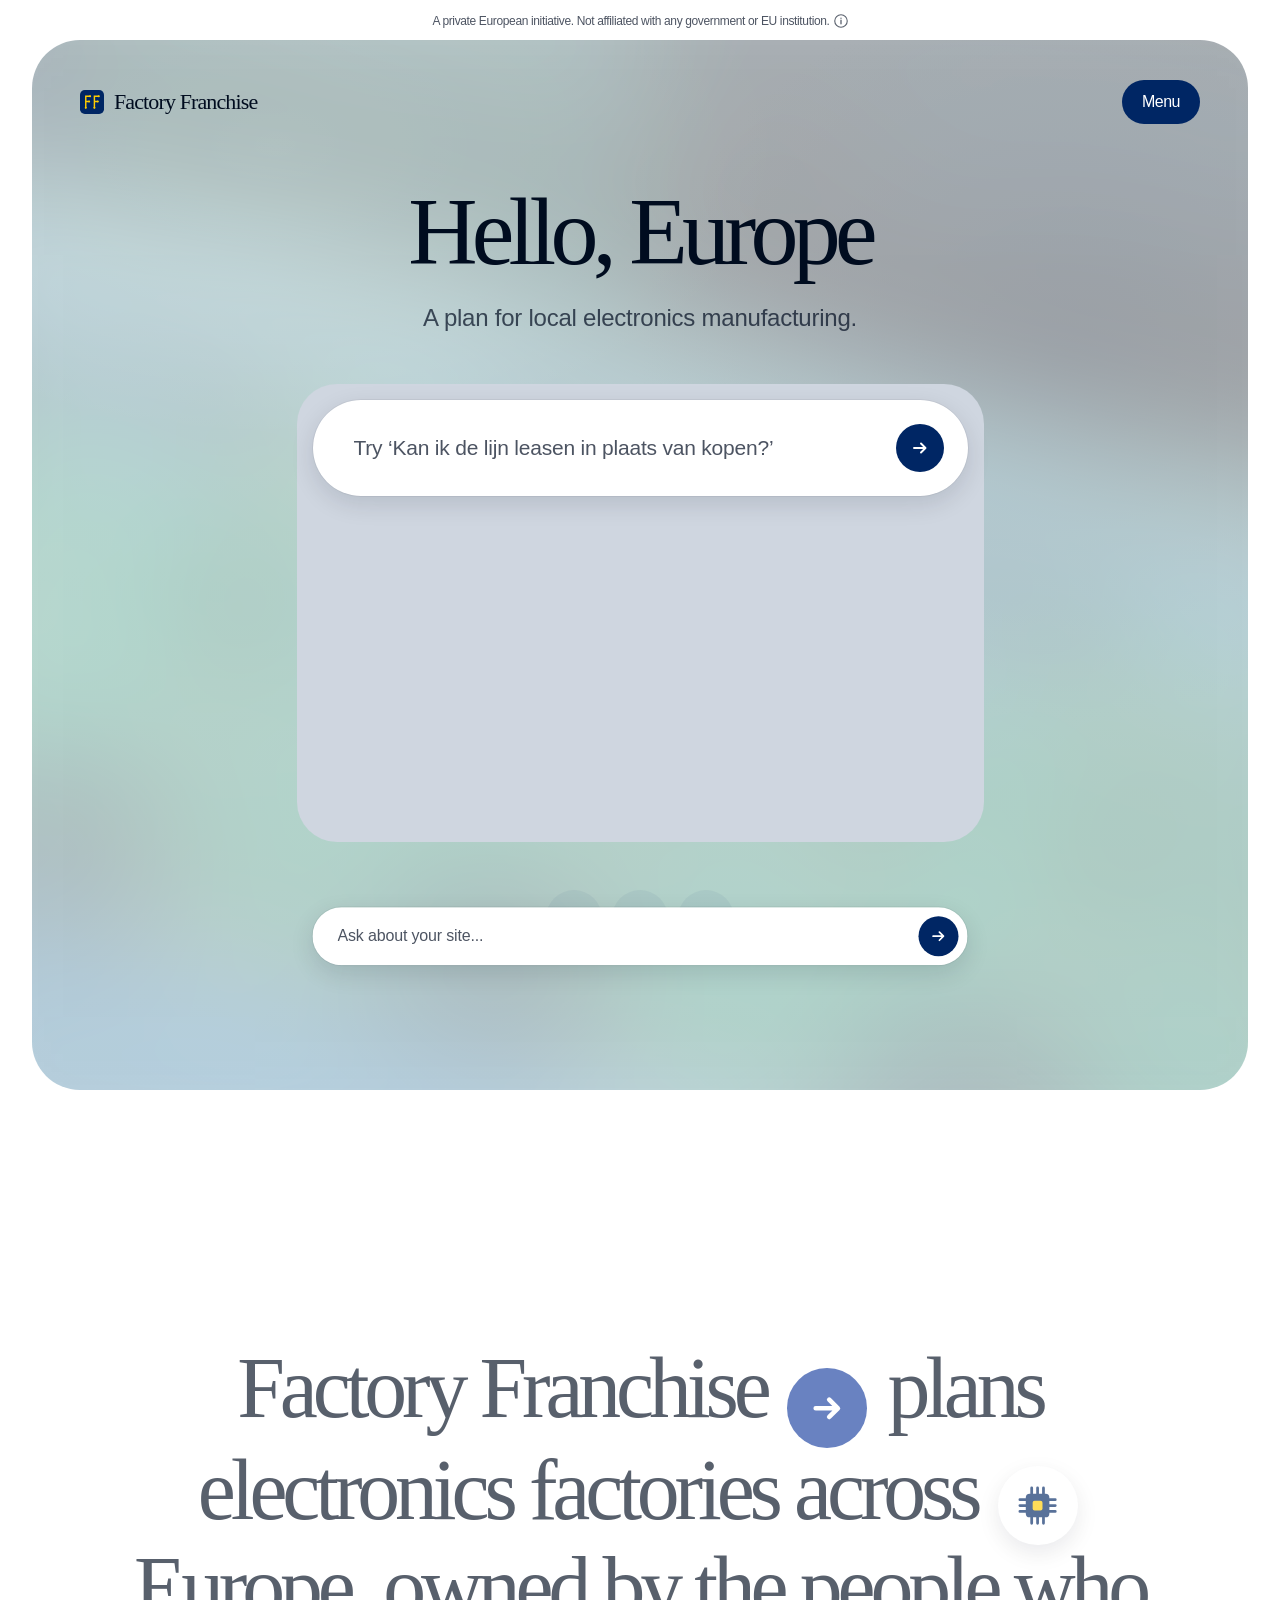
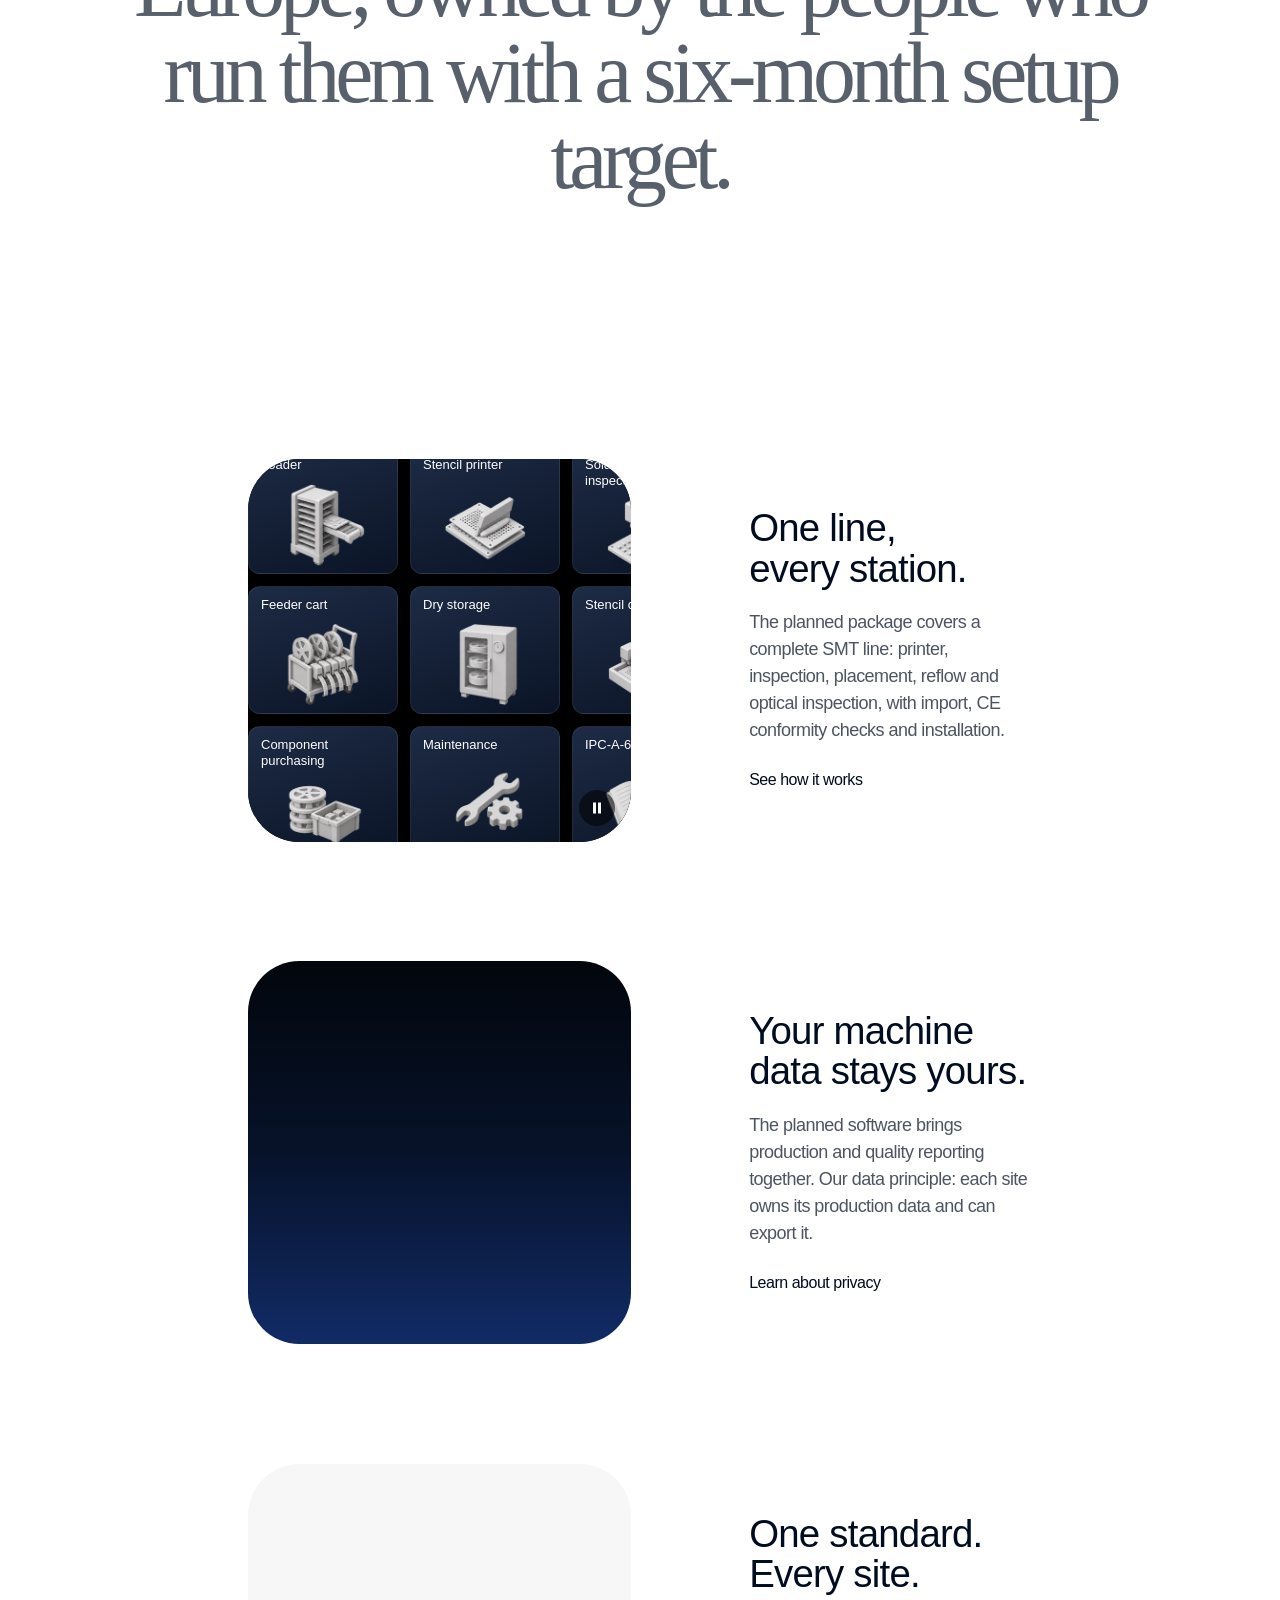
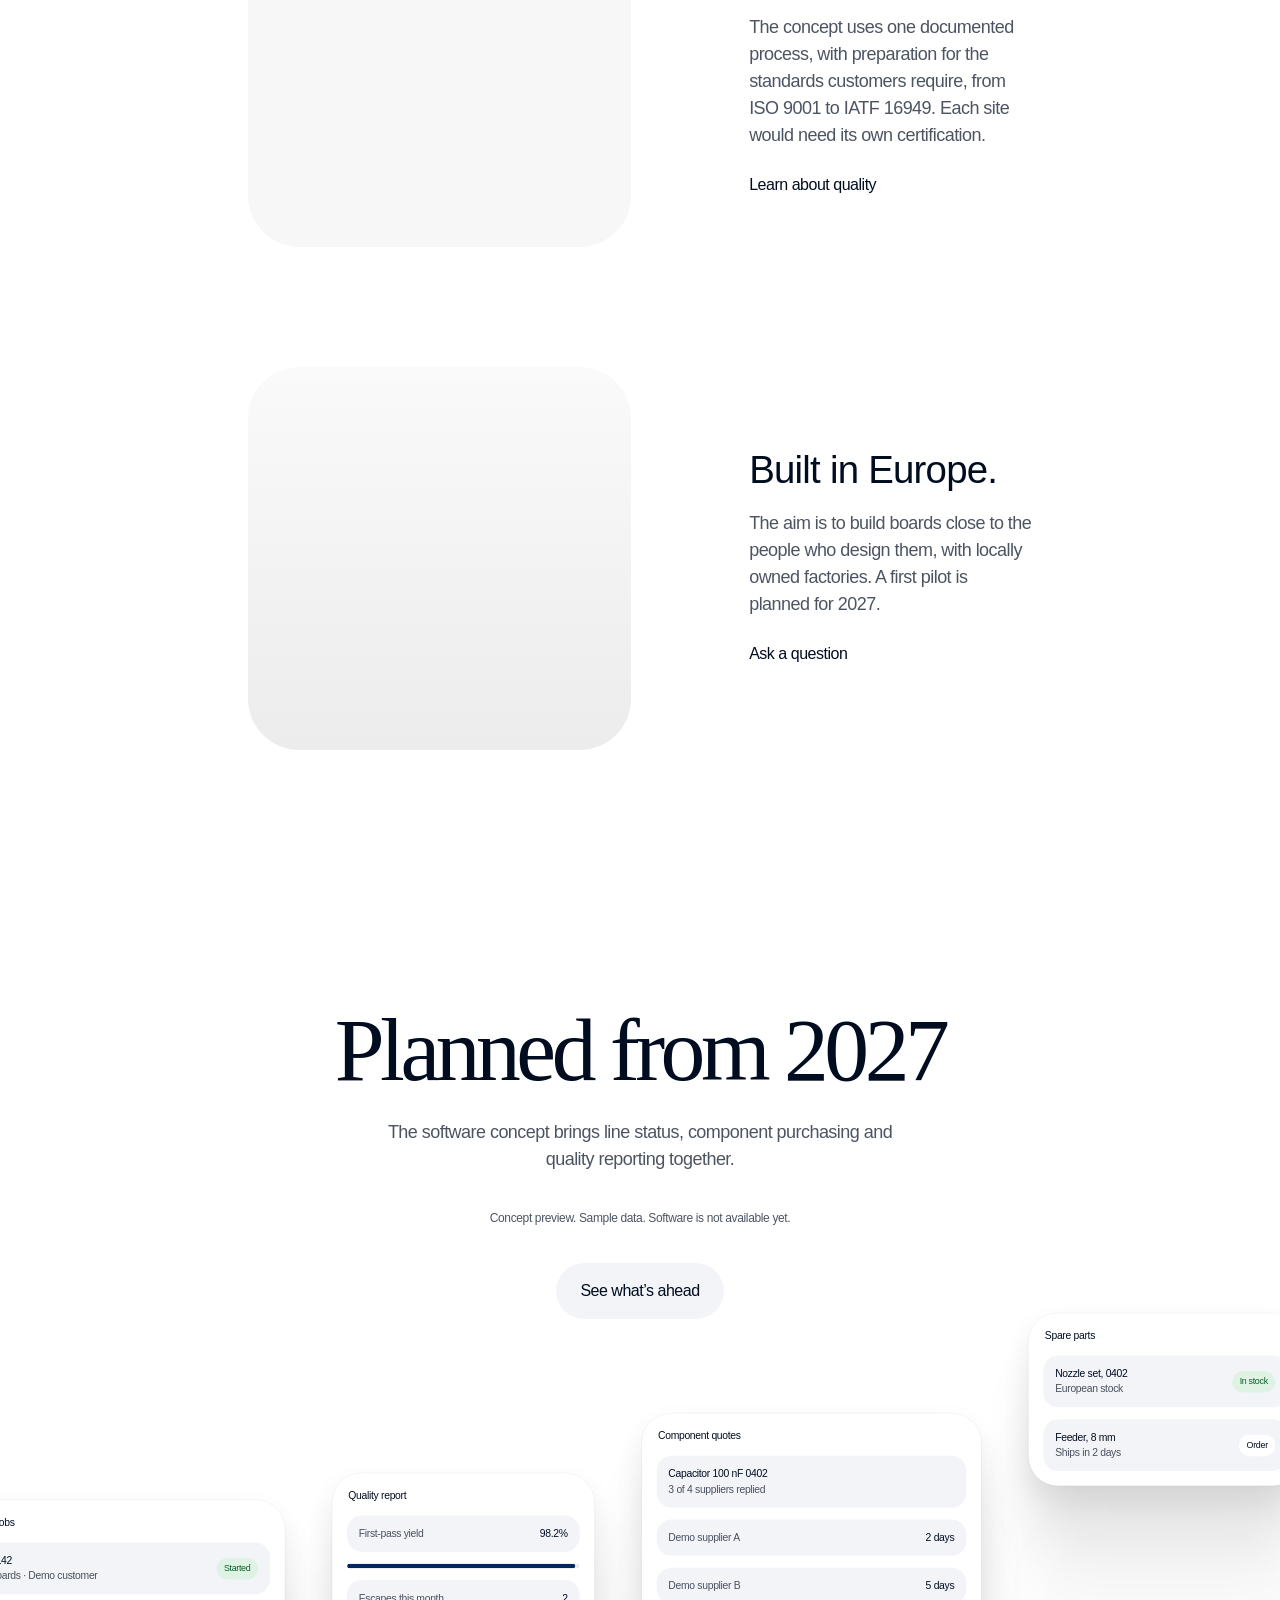
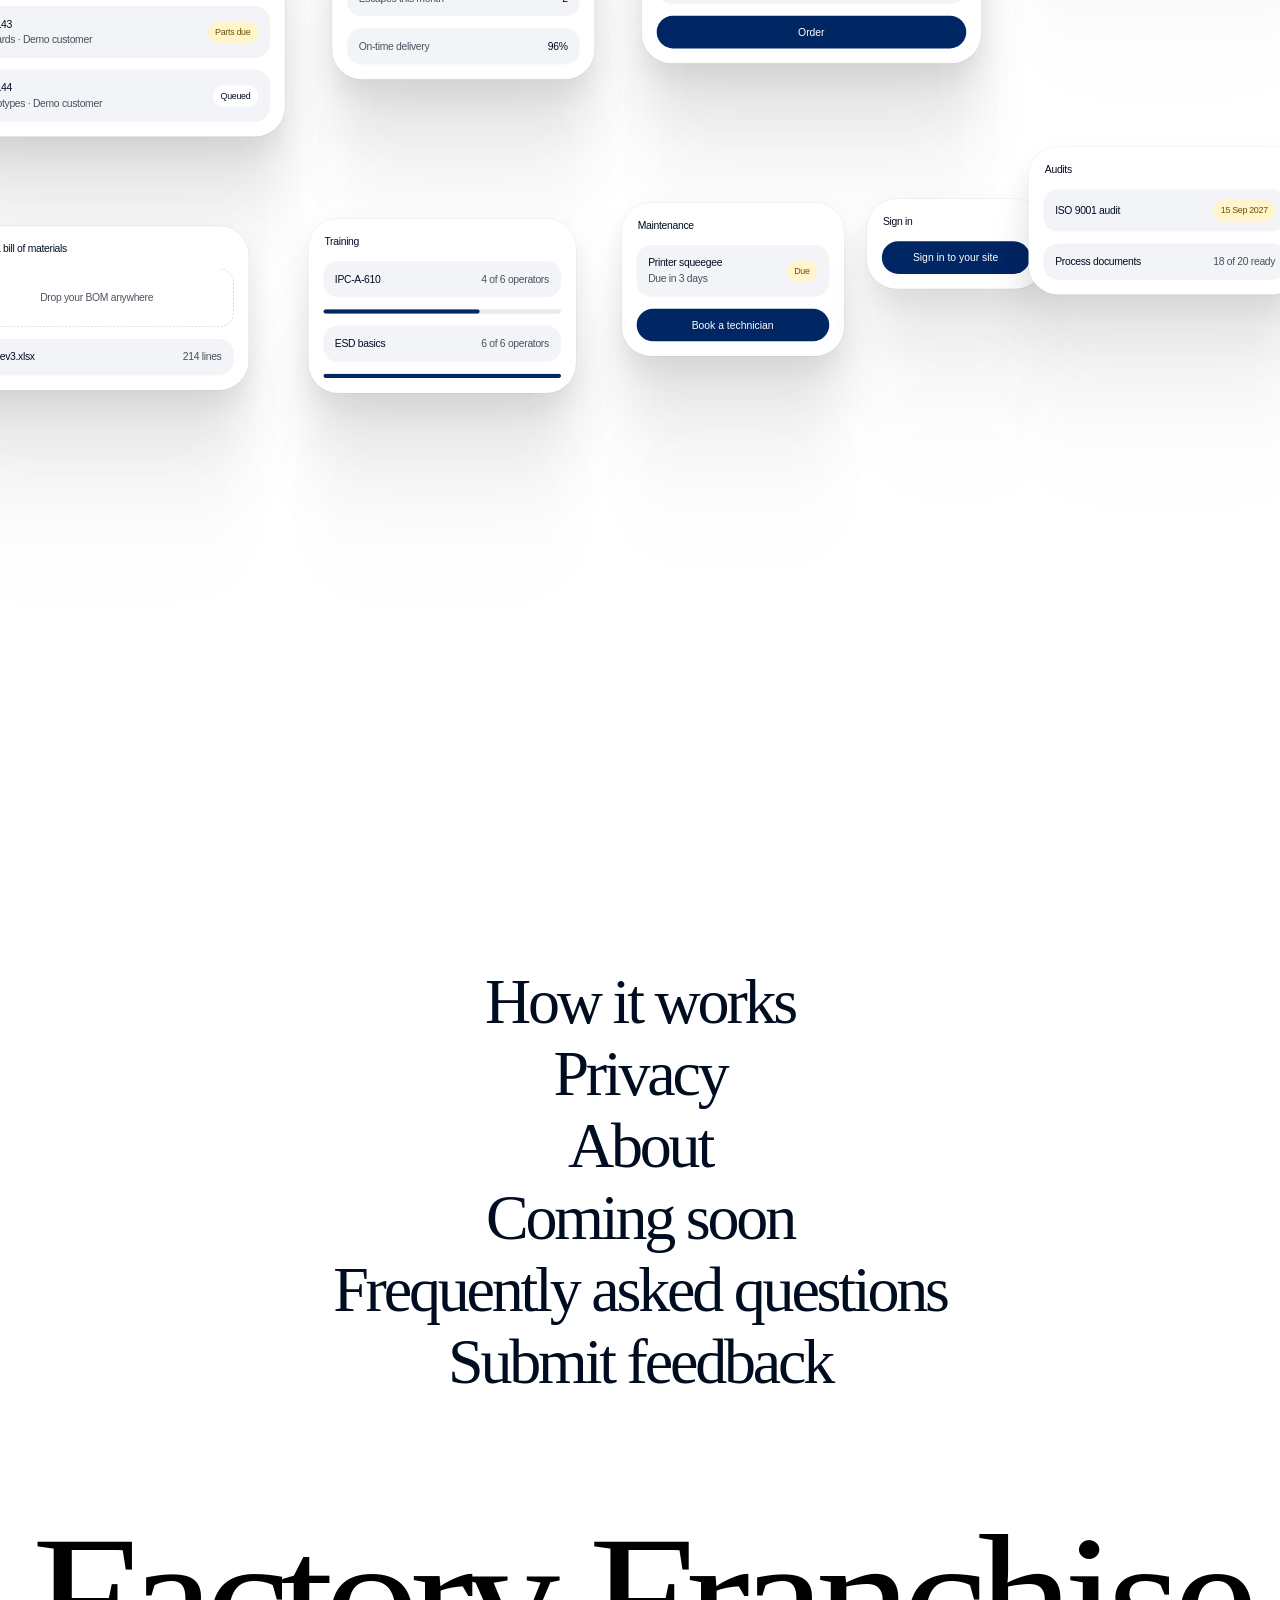
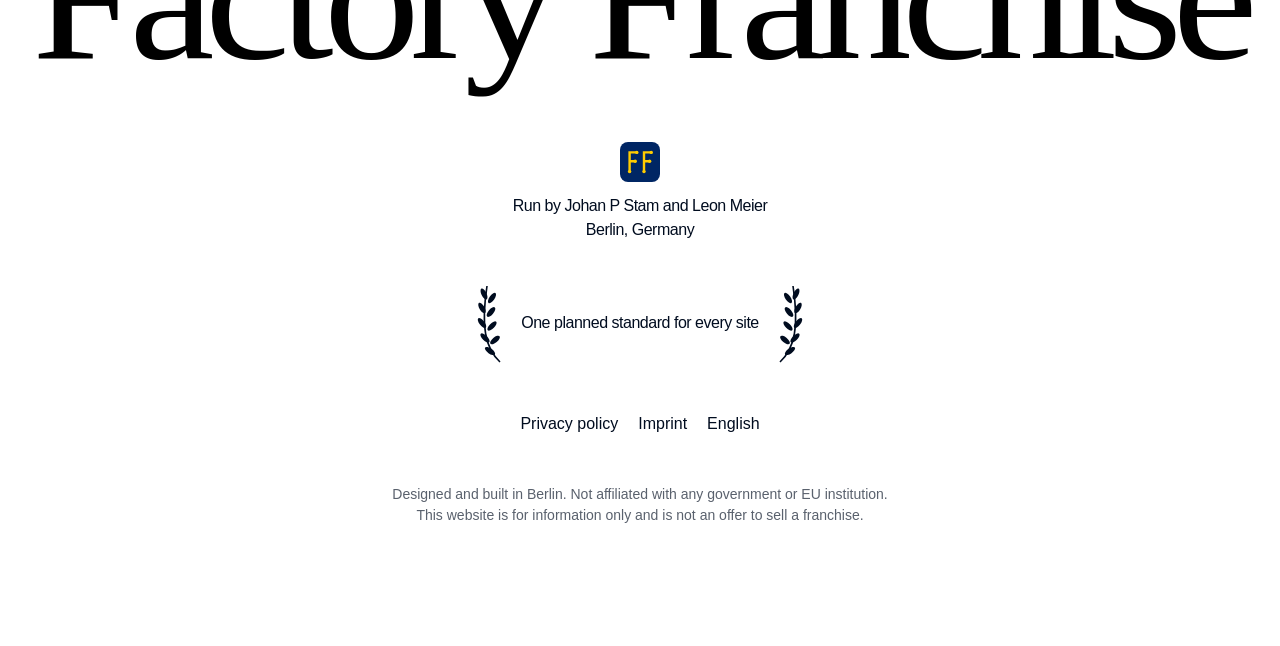
==== index.html @ 75dbc01b "Publish Factory Franchise website" ====
<!doctype html>
<html lang="en">
<head>
<meta charset="utf-8">
<meta name="viewport" content="width=device-width, initial-scale=1">
<title>Factory Franchise</title>
<meta name="description" content="A private initiative planning local electronics manufacturing across Europe. A first pilot is planned for 2027.">
<link rel="canonical" href="https://factory-franchise.eu/">
<meta property="og:type" content="website">
<meta property="og:site_name" content="Factory Franchise">
<meta property="og:title" content="Factory Franchise">
<meta property="og:description" content="A private initiative planning local electronics manufacturing across Europe. A first pilot is planned for 2027.">
<meta property="og:url" content="https://factory-franchise.eu/">
<meta property="og:image" content="https://factory-franchise.eu/img/share-card.png">
<meta property="og:image:width" content="1200">
<meta property="og:image:height" content="630">
<meta property="og:image:alt" content="Factory Franchise. Local electronics manufacturing in Europe.">
<meta name="twitter:card" content="summary_large_image">
<meta name="twitter:title" content="Factory Franchise">
<meta name="twitter:description" content="A private initiative planning local electronics manufacturing across Europe. A first pilot is planned for 2027.">
<meta name="twitter:image" content="https://factory-franchise.eu/img/share-card.png">
<meta name="twitter:image:alt" content="Factory Franchise. Local electronics manufacturing in Europe.">
<link rel="icon" href="favicon.svg" type="image/svg+xml">
<link rel="icon" href="favicon.ico" sizes="32x32">
<link rel="apple-touch-icon" href="apple-touch-icon.png" sizes="180x180">
<link rel="stylesheet" href="site.css?v=28">
<link rel="stylesheet" href="chat.css?v=28">
<meta name="chat-endpoint" content="https://chat.factory-franchise.eu/api/chat">
</head>
<body>
<a class="skip" href="#main">Skip to main content</a>

<details class="banner">
  <summary><span class="t-label">A private European initiative. Not affiliated with any government or EU institution.</span>
    <svg width="14" height="14" viewBox="0 0 14 14" aria-hidden="true"><circle cx="7" cy="7" r="6.25" fill="none" stroke="currentColor" stroke-width="1.1" opacity=".65"/><path d="M7 6.2v3.6M7 4.2v.1" stroke="currentColor" stroke-width="1.3" stroke-linecap="round" opacity=".65"/></svg></summary>
  <p>Factory Franchise is a private initiative developing a factory franchise concept, with a pilot planned for 2027. It is not run, endorsed or funded by the European Union, any EU institution or any national government.</p>
</details>

<main id="main">
  <section class="hero" aria-labelledby="hero-title">
    <div class="hero-bg" aria-hidden="true"></div>
    <header class="site-header">
      <a class="home-link" href="index.html" aria-label="Factory Franchise home">
        <svg class="mark" viewBox="0 0 24 24" aria-hidden="true"><g transform="scale(.24)"><rect width="100" height="100" rx="20" fill="#002664"/>
<g fill="none" stroke="#ffcc00" stroke-width="6" stroke-linecap="round">
<path d="M24 74V26H42M24 48H38M60 74V26H78M60 48H74"/></g>
<g fill="#ffcc00"><circle cx="24" cy="74" r="4.3"/><circle cx="42" cy="26" r="4.3"/>
<circle cx="38" cy="48" r="4.3"/><circle cx="60" cy="74" r="4.3"/>
<circle cx="78" cy="26" r="4.3"/><circle cx="74" cy="48" r="4.3"/></g></g></svg>
        Factory Franchise</a>
      <button class="pill pill-navy" type="button" data-menu-open>Menu</button>
    </header>

    <div class="hero-copy">
      <h1 class="t-hero" id="hero-title">Hello, Europe</h1>
      <p class="t-support">A plan for local electronics manufacturing.</p>
    </div>

    <div class="stage">
      <form class="ask" aria-label="Describe what you need">
        <label class="sr-only" for="ask-hero">Describe what you need</label>
        <input type="text" id="ask-hero" maxlength="1000" autocomplete="off" placeholder="Try ‘How long until my line builds its first boards?’">
        <button class="round round-navy" type="submit"><span class="sr-only">Open AI chat</span><svg width="20" height="20" viewBox="0 0 20 20" aria-hidden="true"><path d="M4 10h11M11 5.5 15.5 10 11 14.5" fill="none" stroke="currentColor" stroke-width="1.9" stroke-linecap="round" stroke-linejoin="round"/></svg></button>
      </form>
      <div class="slides" aria-roledescription="carousel" aria-label="Example questions">
        <div class="slides-track">
          <div class="slide" lang="en" data-q="How long until my line builds its first boards?"><img decoding="async" src="img/placement-head.jpg" srcset="img/placement-head-800.jpg 800w, img/placement-head.jpg 1600w" sizes="(max-width: 767px) calc(100vw - 64px), (max-width: 814px) calc(100vw - 128px), 687px" alt="A placement head above a circuit board" fetchpriority="high" width="1600" height="1067"></div>
          <div class="slide" lang="de" data-q="Ich habe 600 m² mit Drehstrom. Reicht das?"><img decoding="async" src="img/hall.jpg" srcset="img/hall-800.jpg 800w, img/hall.jpg 1600w" sizes="(max-width: 767px) calc(100vw - 64px), (max-width: 814px) calc(100vw - 128px), 687px" alt="A large industrial hall with concrete columns" width="1600" height="1067" loading="lazy"></div>
          <div class="slide" lang="nl" data-q="Kan ik de lijn leasen in plaats van kopen?"><img decoding="async" src="img/line-conveyor.jpg" srcset="img/line-conveyor-800.jpg 800w, img/line-conveyor.jpg 1600w" sizes="(max-width: 767px) calc(100vw - 64px), (max-width: 814px) calc(100vw - 128px), 687px" alt="Circuit boards moving along a production conveyor" width="1600" height="1067" loading="lazy"></div>
          <div class="slide" lang="fr" data-q="Quelles normes de qualité suivez-vous ?"><img decoding="async" src="img/inspection.jpg" srcset="img/inspection-800.jpg 800w, img/inspection.jpg 1600w" sizes="(max-width: 767px) calc(100vw - 64px), (max-width: 814px) calc(100vw - 128px), 687px" alt="An operator inspecting a board under a microscope" width="1600" height="1067" loading="lazy"></div>
          <div class="slide" lang="it" data-q="Chi si occupa della manutenzione delle macchine?"><img decoding="async" src="img/operator-rack.jpg" srcset="img/operator-rack-800.jpg 800w, img/operator-rack.jpg 1600w" sizes="(max-width: 767px) calc(100vw - 64px), (max-width: 814px) calc(100vw - 128px), 687px" alt="An operator next to a rack of assembled boards" width="1600" height="1067" loading="lazy"></div>
          <div class="slide" lang="pl" data-q="Czego potrzebuję, żeby zacząć?"><img decoding="async" src="img/tweezers.jpg" srcset="img/tweezers-800.jpg 800w, img/tweezers.jpg 1600w" sizes="(max-width: 767px) calc(100vw - 64px), (max-width: 814px) calc(100vw - 128px), 687px" alt="Tweezers placing a chip on a circuit board" width="1600" height="1067" loading="lazy"></div>
          <div class="slide" lang="es" data-q="¿De dónde vienen las máquinas?"><img decoding="async" src="img/board-closeup.jpg" srcset="img/board-closeup-800.jpg 800w, img/board-closeup.jpg 1600w" sizes="(max-width: 767px) calc(100vw - 64px), (max-width: 814px) calc(100vw - 128px), 687px" alt="Close-up of an assembled circuit board" width="1600" height="1067" loading="lazy"></div>
          <div class="slide" lang="sv" data-q="Vem äger maskindatan?"><img decoding="async" src="img/finished-board.jpg" srcset="img/finished-board-800.jpg 800w, img/finished-board.jpg 1600w" sizes="(max-width: 767px) calc(100vw - 64px), (max-width: 814px) calc(100vw - 128px), 687px" alt="A finished circuit board with many small components" width="1600" height="1067" loading="lazy"></div>
        </div>
      </div>
      <p class="sr-only" id="example-live" aria-live="polite"></p>
    </div>

    <div class="carousel-ctl">
      <button class="round round-tint" type="button" data-carousel="prev" aria-label="Previous example"><svg width="20" height="20" viewBox="0 0 20 20" aria-hidden="true"><path d="M12 5 7 10l5 5" fill="none" stroke="currentColor" stroke-width="1.8" stroke-linecap="round" stroke-linejoin="round"/></svg></button>
      <button class="round round-tint" type="button" data-carousel="pause" aria-label="Pause the example questions"><svg width="20" height="20" viewBox="0 0 20 20" aria-hidden="true"><path d="M7 5v10M13 5v10" stroke="currentColor" stroke-width="2" stroke-linecap="round"/></svg></button>
      <button class="round round-tint" type="button" data-carousel="next" aria-label="Next example"><svg width="20" height="20" viewBox="0 0 20 20" aria-hidden="true"><path d="m8 5 5 5-5 5" fill="none" stroke="currentColor" stroke-width="1.8" stroke-linecap="round" stroke-linejoin="round"/></svg></button>
    </div>
  </section>

  <section class="manifesto" aria-label="What we do">
    <p class="sr-only">Factory Franchise plans locally owned electronics factories across Europe, targeting first boards six months after contract.</p>
    <p aria-hidden="true">
      <span class="w">Factory</span> <span class="w">Franchise</span> <a class="inline-btn w" href="how-it-works.html" tabindex="-1"><svg viewBox="0 0 20 20"><path d="M4 10h11M11 5.5 15.5 10 11 14.5" fill="none" stroke="currentColor" stroke-width="2.4" stroke-linecap="round" stroke-linejoin="round"/></svg></a>
      <span class="w">plans</span> <span class="w">electronics</span> <span class="w">factories</span> <span class="w">across</span>
      <span class="inline-badge w"><svg viewBox="0 0 24 24"><rect x="6" y="6" width="12" height="12" rx="2" fill="#002664"/><rect x="9.5" y="9.5" width="5" height="5" rx="1" fill="#ffcc00"/><path d="M9 3v3M12 3v3M15 3v3M9 18v3M12 18v3M15 18v3M3 9h3M3 12h3M3 15h3M18 9h3M18 12h3M18 15h3" stroke="#002664" stroke-width="1.4" stroke-linecap="round"/></svg></span>
      <span class="w">Europe,</span> <span class="w">owned</span> <span class="w">by</span> <span class="w">the</span> <span class="w">people</span> <span class="w">who</span> <span class="w">run</span> <span class="w">them</span>
      <span class="w">with</span> <span class="w">a</span> <span class="w">six-month</span> <span class="w">setup</span> <span class="w">target.</span>
    </p>
  </section>

  <section class="features" aria-label="Highlights">
    <div class="feature">
      <div class="squircle sq-stations" role="group" aria-label="Stations of an SMT line drifting past as small white models: printer, paste inspection, placement, reflow oven, optical inspection and the equipment around them.">
        <div class="drift" aria-hidden="true"></div>
        <div class="drift" aria-hidden="true"></div>
        <div class="drift" aria-hidden="true"></div>
        <button class="round sq-pause" type="button" aria-label="Pause the animation"><svg width="14" height="14" viewBox="0 0 14 14" aria-hidden="true"><path d="M3 1.5h3v11H3zM8 1.5h3v11H8z" fill="currentColor"/></svg></button>
      </div>
      <div class="feature-text">
        <h2 class="t-feature">One line,<br>every station.</h2>
        <p class="t-body">The planned package covers a complete SMT line: printer, inspection, placement, reflow and optical inspection, with import, CE conformity checks and installation.</p>
        <a class="t-cta" href="how-it-works.html">See how it works</a>
      </div>
    </div>

    <div class="feature">
      <div class="squircle sq-data">
        <p class="sr-only">A padlock in front of a night sky.</p>
        <svg class="sky" viewBox="0 0 400 400" preserveAspectRatio="xMidYMid slice" aria-hidden="true" data-playing="false"></svg>
        <button class="beacon" type="button" aria-label="Make a shooting star"><svg viewBox="0 0 8 8" aria-hidden="true"><path d="M4 0 4.8 3.2 8 4 4.8 4.8 4 8 3.2 4.8 0 4 3.2 3.2Z" fill="currentColor"/></svg></button>
        <span class="sr-only" role="status"></span>
        <div class="lock" data-visible="false" aria-hidden="true">
          <svg width="44" height="44" viewBox="0 0 20 20"><path class="shackle" d="M6.5 9V6a3.5 3.5 0 0 1 7 0v3" fill="none" stroke="currentColor" stroke-width="2"/><path d="M4 9h12a1.5 1.5 0 0 1 1.5 1.5v6A1.5 1.5 0 0 1 16 18H4a1.5 1.5 0 0 1-1.5-1.5v-6A1.5 1.5 0 0 1 4 9Z" fill="currentColor"/><path d="M10 11.6a1.3 1.3 0 0 0-.7 2.4v1.6h1.4V14a1.3 1.3 0 0 0-.7-2.4Z" fill="#e6e8ea"/></svg>
        </div>
      </div>
      <div class="feature-text">
        <h2 class="t-feature">Your machine data stays yours.</h2>
        <p class="t-body">The planned software brings production and quality reporting together. Our data principle: each site owns its production data and can export it.</p>
        <a class="t-cta" href="privacy.html">Learn about privacy</a>
      </div>
    </div>

    <div class="feature">
      <div class="squircle sq-standards" role="img" aria-label="Standards considered in the concept, including ISO 9001 and IPC-A-610. These are not certifications held by Factory Franchise."></div>
      <div class="feature-text">
        <h2 class="t-feature">One standard.<br>Every site.</h2>
        <p class="t-body">The concept uses one documented process, with preparation for the standards customers require, from ISO 9001 to IATF 16949. Each site would need its own certification.</p>
        <a class="t-cta" href="how-it-works.html#standard">Learn about quality</a>
      </div>
    </div>

    <div class="feature">
      <div class="squircle sq-europe" role="img" aria-label="Flags of European countries: Netherlands, Germany, France, Italy, Poland, Spain.">
        <div class="dock" aria-hidden="true"><i class="tile f-nl"></i><i class="tile f-de"></i><i class="tile f-fr"></i><i class="tile f-it"></i><i class="tile f-pl"></i><i class="tile f-es"></i></div>
      </div>
      <div class="feature-text">
        <h2 class="t-feature">Built in Europe.</h2>
        <p class="t-body">The aim is to build boards close to the people who design them, with locally owned factories. A first pilot is planned for 2027.</p>
        <a class="t-cta" href="#ask-dock" onclick="document.getElementById('ask-dock').focus(); return false;">Ask a question</a>
      </div>
    </div>
  </section>

  <section class="roadmap" aria-labelledby="roadmap-title">
    <div class="roadmap-head">
      <h2 class="t-section" id="roadmap-title">Planned from 2027</h2>
      <p class="t-body">The software concept brings line status, component purchasing and quality reporting together.</p>
      <p class="t-label" style="line-height:18px">Concept preview. Sample data. Software is not available yet.</p>
      <a class="pill pill-tint" href="coming-soon.html">See what’s ahead</a>
    </div>
    <div class="roadmap-art">
      <ul class="sr-only">
        <li>Line status. The preview shows each station of the line and whether it is running.</li>
        <li>Today’s jobs. The preview shows three jobs with board counts and status.</li>
        <li>Upload a bill of materials. The preview shows a dropped BOM file.</li>
        <li>Quality report. The preview shows first-pass yield, escapes and on-time delivery.</li>
        <li>Training. The preview shows operator training progress.</li>
        <li>Component quotes. The preview shows supplier quotes and an order button.</li>
        <li>Maintenance. The preview shows a due task and a booking button.</li>
        <li>Spare parts, audits and nitrogen supply. The previews show stock, audit dates and tank level.</li>
      </ul>
      <div class="roadmap-canvas" aria-hidden="true">
        <div class="rcard" style="--drag:1;left:288.5px;top:312px;width:403px" inert>
          <p class="rcard-title">Line status</p>
          <div class="rrow"><b>Stencil printer</b><span class="chip go">Running</span></div>
          <div class="rrow"><b>Pick and place 1</b><span class="chip go">Running</span></div>
          <div class="rrow"><b>Pick and place 2</b><span class="chip go">Running</span></div>
          <div class="rrow"><b>Reflow oven</b><span class="chip warn">Warming up</span></div>
        </div>
        <div class="rcard" style="--drag:0.85;left:754.5px;top:213px;width:458px" inert>
          <p class="rcard-title">Today’s jobs</p>
          <div class="rrow"><span><b>Job 0142</b><br><span class="muted">120 boards · Demo customer</span></span><span class="chip go">Started</span></div>
          <div class="rrow"><span><b>Job 0143</b><br><span class="muted">40 boards · Demo customer</span></span><span class="chip warn">Parts due</span></div>
          <div class="rrow"><span><b>Job 0144</b><br><span class="muted">8 prototypes · Demo customer</span></span><span class="chip">Queued</span></div>
        </div>
        <div class="rcard" style="--drag:0.75;left:754.5px;top:650px;width:409px" inert>
          <p class="rcard-title">Upload a bill of materials</p>
          <div class="drop">Drop your BOM anywhere</div>
          <div class="rrow"><b>bom_rev3.xlsx</b><span class="muted">214 lines</span></div>
        </div>
        <div class="rcard" style="--drag:0.55;left:1276.8px;top:167px;width:354px" inert>
          <p class="rcard-title">Quality report</p>
          <div class="rrow"><span class="muted">First-pass yield</span><b>98.2%</b></div>
          <div class="bar"><i style="width:98.2%"></i></div>
          <div class="rrow"><span class="muted">Escapes this month</span><b>2</b></div>
          <div class="rrow"><span class="muted">On-time delivery</span><b>96%</b></div>
        </div>
        <div class="rcard" style="--drag:0.6;left:1244.5px;top:635px;width:361px" inert>
          <p class="rcard-title">Training</p>
          <div class="rrow"><b>IPC-A-610</b><span class="muted">4 of 6 operators</span></div>
          <div class="bar"><i style="width:66%"></i></div>
          <div class="rrow"><b>ESD basics</b><span class="muted">6 of 6 operators</span></div>
          <div class="bar"><i style="width:100%"></i></div>
        </div>
        <div class="rcard" style="--drag:0.45;left:1694.8px;top:83px;width:458px" inert>
          <p class="rcard-title">Component quotes</p>
          <div class="rrow"><span><b>Capacitor 100 nF 0402</b><br><span class="muted">3 of 4 suppliers replied</span></span></div>
          <div class="rrow"><span class="muted">Demo supplier A</span><b>2 days</b></div>
          <div class="rrow"><span class="muted">Demo supplier B</span><b>5 days</b></div>
          <button class="rbtn" type="button" tabindex="-1">Order</button>
        </div>
        <div class="rcard" style="--drag:0.5;left:1667.5px;top:610px;width:300px" inert>
          <p class="rcard-title">Maintenance</p>
          <div class="rrow"><span><b>Printer squeegee</b><br><span class="muted">Due in 3 days</span></span><span class="chip warn">Due</span></div>
          <button class="rbtn" type="button" tabindex="-1">Book a technician</button>
        </div>
        <div class="rcard" style="--drag:0.65;left:1998.5px;top:610px;width:240px" inert>
          <p class="rcard-title">Sign in</p>
          <button class="rbtn" type="button" tabindex="-1">Sign in to your site</button>
        </div>
        <div class="rcard" style="--drag:0.8;left:2217px;top:-41px;width:369px" inert>
          <p class="rcard-title">Spare parts</p>
          <div class="rrow"><span><b>Nozzle set, 0402</b><br><span class="muted">European stock</span></span><span class="chip go">In stock</span></div>
          <div class="rrow"><span><b>Feeder, 8 mm</b><br><span class="muted">Ships in 2 days</span></span><span class="chip">Order</span></div>
        </div>
        <div class="rcard" style="--drag:0.9;left:2217px;top:548px;width:369px" inert>
          <p class="rcard-title">Audits</p>
          <div class="rrow"><b>ISO 9001 audit</b><span class="chip warn">15 Sep 2027</span></div>
          <div class="rrow"><b>Process documents</b><span class="muted">18 of 20 ready</span></div>
        </div>
        <div class="rcard" style="--drag:1;left:2652px;top:33px;width:354px" inert>
          <p class="rcard-title">Nitrogen supply</p>
          <div class="rrow"><span class="muted">Tank level</span><b>62%</b></div>
          <div class="bar"><i style="width:62%"></i></div>
          <div class="rrow"><span class="muted">Refill</span><span class="chip go">Ordered</span></div>
        </div>
      </div>
    </div>
  </section>
</main>

<form class="ask dock-ask" aria-label="Ask a question">
  <label class="sr-only" for="ask-dock">Ask a question</label>
  <input type="text" id="ask-dock" maxlength="1000" autocomplete="off" placeholder="Ask about your site...">
  <button class="round round-navy" type="submit"><span class="sr-only">Open AI chat</span><svg width="18" height="18" viewBox="0 0 20 20" aria-hidden="true"><path d="M4 10h11M11 5.5 15.5 10 11 14.5" fill="none" stroke="currentColor" stroke-width="1.9" stroke-linecap="round" stroke-linejoin="round"/></svg></button>
</form>

<footer class="site-footer">
  <nav aria-label="Footer">
    <ul class="big-links">
      <li><a href="how-it-works.html">How it works</a></li>
      <li><a href="privacy.html">Privacy</a></li>
      <li><a href="about.html">About</a></li>
      <li><a href="coming-soon.html">Coming soon</a></li>
      <li><a href="faq.html">Frequently asked questions</a></li>
      <li><a href="mailto:leon@supplychat.ai,hans@supplychat.ai?subject=Feedback">Submit feedback</a></li>
    </ul>
  </nav>
  <svg class="wordmark-giant" viewBox="0 0 1344 190" role="img" aria-label="Factory Franchise"><text x="672" y="150" text-anchor="middle" textLength="1344" lengthAdjust="spacingAndGlyphs" font-family="ui-serif, Iowan Old Style, Times New Roman, Times, serif" font-size="196" letter-spacing="-10">Factory Franchise</text></svg>
  <div class="foot-org">
    <svg width="40" height="40" viewBox="0 0 24 24" aria-hidden="true"><g transform="scale(.24)"><rect width="100" height="100" rx="20" fill="#002664"/>
<g fill="none" stroke="#ffcc00" stroke-width="6" stroke-linecap="round">
<path d="M24 74V26H42M24 48H38M60 74V26H78M60 48H74"/></g>
<g fill="#ffcc00"><circle cx="24" cy="74" r="4.3"/><circle cx="42" cy="26" r="4.3"/>
<circle cx="38" cy="48" r="4.3"/><circle cx="60" cy="74" r="4.3"/>
<circle cx="78" cy="26" r="4.3"/><circle cx="74" cy="48" r="4.3"/></g></g></svg>
    <p style="margin:0">Run by Johan P Stam and Leon Meier<br>Berlin, Germany</p>
  </div>
  <div class="laurels">
    <svg viewBox="0 0 30 82" aria-hidden="true"><path d="M25 80C10 66 6 44 12 4" fill="none" stroke="currentColor" stroke-width="1.6"/><g fill="currentColor"><ellipse cx="9" cy="12" rx="2.6" ry="6" transform="rotate(-25 9 12)"/><ellipse cx="17" cy="16" rx="2.6" ry="6" transform="rotate(35 17 16)"/><ellipse cx="7" cy="26" rx="2.6" ry="6" transform="rotate(-30 7 26)"/><ellipse cx="16" cy="30" rx="2.6" ry="6" transform="rotate(40 16 30)"/><ellipse cx="7" cy="41" rx="2.6" ry="6" transform="rotate(-38 7 41)"/><ellipse cx="17" cy="44" rx="2.6" ry="6" transform="rotate(45 17 44)"/><ellipse cx="10" cy="56" rx="2.6" ry="6" transform="rotate(-45 10 56)"/><ellipse cx="20" cy="58" rx="2.6" ry="6" transform="rotate(50 20 58)"/><ellipse cx="15" cy="69" rx="2.6" ry="6" transform="rotate(-55 15 69)"/></g></svg>
    <span>One planned standard for every site</span>
    <svg class="r" viewBox="0 0 30 82" aria-hidden="true"><path d="M25 80C10 66 6 44 12 4" fill="none" stroke="currentColor" stroke-width="1.6"/><g fill="currentColor"><ellipse cx="9" cy="12" rx="2.6" ry="6" transform="rotate(-25 9 12)"/><ellipse cx="17" cy="16" rx="2.6" ry="6" transform="rotate(35 17 16)"/><ellipse cx="7" cy="26" rx="2.6" ry="6" transform="rotate(-30 7 26)"/><ellipse cx="16" cy="30" rx="2.6" ry="6" transform="rotate(40 16 30)"/><ellipse cx="7" cy="41" rx="2.6" ry="6" transform="rotate(-38 7 41)"/><ellipse cx="17" cy="44" rx="2.6" ry="6" transform="rotate(45 17 44)"/><ellipse cx="10" cy="56" rx="2.6" ry="6" transform="rotate(-45 10 56)"/><ellipse cx="20" cy="58" rx="2.6" ry="6" transform="rotate(50 20 58)"/><ellipse cx="15" cy="69" rx="2.6" ry="6" transform="rotate(-55 15 69)"/></g></svg>
  </div>
  <div class="foot-links">
    <a href="legal.html#privacy-policy">Privacy policy</a>
    <a href="legal.html#imprint">Imprint</a>
    <span class="lang" lang="en" style="padding:8px">English</span>
  </div>
  <p class="foot-note">Designed and built in Berlin. Not affiliated with any government or EU institution. This website is for information only and is not an offer to sell a franchise.</p>
</footer>

<dialog class="menu" aria-label="Menu">
  <div class="site-header">
    <a class="home-link" href="index.html" aria-label="Factory Franchise home"><svg class="mark" viewBox="0 0 24 24" aria-hidden="true"><g transform="scale(.24)"><rect width="100" height="100" rx="20" fill="#002664"/>
<g fill="none" stroke="#ffcc00" stroke-width="6" stroke-linecap="round">
<path d="M24 74V26H42M24 48H38M60 74V26H78M60 48H74"/></g>
<g fill="#ffcc00"><circle cx="24" cy="74" r="4.3"/><circle cx="42" cy="26" r="4.3"/>
<circle cx="38" cy="48" r="4.3"/><circle cx="60" cy="74" r="4.3"/>
<circle cx="78" cy="26" r="4.3"/><circle cx="74" cy="48" r="4.3"/></g></g></svg>Factory Franchise</a>
    <button class="pill pill-navy" type="button" data-menu-close>Close</button>
  </div>
  <nav aria-label="Main">
    <ul class="big-links">
      <li><a href="index.html">Home</a></li>
      <li><a href="how-it-works.html">How it works</a></li>
      <li><a href="privacy.html">Privacy</a></li>
      <li><a href="about.html">About</a></li>
      <li><a href="coming-soon.html">Coming soon</a></li>
      <li><a href="faq.html">Frequently asked questions</a></li>
    </ul>
  </nav>
</dialog>

<script type="module" src="site.js?v=28"></script>
</body>
</html>
---- site.css ----
/* Factory Franchise. System fonts and local assets only. */
:root {
  --ink: #000c1f; --ink-2: rgb(0 12 31 / .7); --ink-3: rgb(0 12 31 / .65);
  --navy: #002664; --blue: #1a40a1; --gold: #ffcc00;
  --tint: rgb(0 38 100 / .05); --tint-2: rgb(0 38 100 / .1);
  --line: rgb(0 12 31 / .1); --line-2: rgb(0 12 31 / .05);
  --serif: ui-serif, "Iowan Old Style", "Times New Roman", Times, serif;
  --sans: "Helvetica Neue", Helvetica, Arial, sans-serif;
  --gutter: 16px;
}
@media (min-width: 768px) { :root { --gutter: 32px; } }

* { box-sizing: border-box; }
html { -webkit-text-size-adjust: 100%; }
html:has(dialog[open]) { overflow: hidden; }
body { margin: 0; background: #fff; color: var(--ink); font: 16px/24px var(--sans); -webkit-font-smoothing: antialiased; }
a { color: inherit; }
img, svg { display: block; }
button, input, select, textarea { font: inherit; color: inherit; }
:focus-visible { outline: 3px solid var(--blue); outline-offset: 3px; border-radius: 8px; }
.sr-only { position: absolute; width: 1px; height: 1px; overflow: hidden; clip: rect(0 0 0 0); white-space: nowrap; }
.skip { position: absolute; left: -999px; top: 8px; z-index: 100; background: var(--navy); color: #fff; padding: 8px 16px; border-radius: 40px; }
.skip:focus { left: 8px; }
.ph { color: var(--ink-3); }

/* Type scale: hero 96/96 -0.06em, feature 40/42 -0.02em, body 18/27 -0.03em */
.t-hero, .t-page, .t-section { font-family: var(--serif); font-weight: 400; margin: 0; letter-spacing: -0.06em; }
.t-hero { font-size: clamp(40px, 12vw, 96px); line-height: 1; }
.t-page { font-size: clamp(48px, 8vw, 96px); line-height: 1; letter-spacing: -0.05em; }
.t-section { font-size: clamp(48px, 7vw, 96px); line-height: 1; letter-spacing: -0.05em; }
.t-feature { font: 500 clamp(28px, 3vw, 40px)/1.05 var(--sans); letter-spacing: -0.02em; margin: 0; }
.t-support { font-size: clamp(18px, 2.4vw, 24px); line-height: 1.5; letter-spacing: -0.01em; color: var(--ink-2); margin: 0; }
.t-body { font-size: 18px; line-height: 27px; letter-spacing: -0.03em; color: var(--ink-2); margin: 0; }
.t-label { font-size: 12px; line-height: 12px; letter-spacing: -0.03em; color: var(--ink-2); }
.t-cta { font-weight: 500; letter-spacing: -0.03em; text-decoration: none; }
.t-cta:hover { text-decoration: underline; }

/* Buttons */
.pill { display: inline-flex; align-items: center; justify-content: center; gap: 8px; border: 0; border-radius: 40px; cursor: pointer; font-weight: 500; letter-spacing: -0.03em; text-decoration: none; transition: background-color .2s, transform .1s; }
.pill:active { transform: scale(.97); }
.pill-navy { background: var(--navy); color: #fff; height: 44px; padding: 0 20px; }
.pill-navy:hover { background: var(--blue); }
.pill-tint { background: var(--tint); height: 56px; padding: 0 24px; }
.pill-tint:hover { background: var(--tint-2); }
.round { width: 48px; height: 48px; border-radius: 50%; border: 0; display: inline-grid; place-items: center; background: transparent; cursor: pointer; }
.round:hover { background: var(--tint); }
.round-navy { background: var(--navy); color: #fff; }
.round-navy:hover { background: var(--blue); }
.round-tint { width: 56px; height: 56px; background: var(--tint); }
.round[aria-disabled="true"] { opacity: .35; cursor: default; }

/* Banner: non-affiliation notice */
.banner { text-align: center; padding: 8px var(--gutter); }
.banner summary { display: inline-flex; align-items: center; gap: 4px; list-style: none; cursor: pointer; }
.banner summary::-webkit-details-marker { display: none; }
.banner summary:hover .t-label { color: var(--ink); }
.banner p { max-width: 560px; margin: 8px auto 4px; font-size: 14px; line-height: 21px; color: var(--ink-2); }

/* Header */
.site-header { display: grid; grid-template-columns: minmax(0, 1fr) auto; align-items: center; gap: 12px; padding: 24px; }
.home-link { display: inline-flex; align-items: center; gap: 10px; text-decoration: none; font: 400 22px/1 var(--serif); letter-spacing: -0.04em; }
.mark { width: 24px; height: 24px; flex: none; }
.page-header { padding: 24px var(--gutter); }
@media (min-width: 768px) { .page-header { padding: 24px 48px; } }

/* Menu dialog */
dialog.menu { width: 100%; max-width: none; height: 100%; max-height: none; margin: 0; border: 0; padding: 0; background: #fff; }
dialog.menu::backdrop { background: rgb(0 12 31 / .2); }
dialog.menu .site-header { max-width: 1440px; margin: 0 auto; }
dialog.menu nav { display: flex; flex-direction: column; align-items: center; gap: 4px; padding: 8vh var(--gutter); }

/* Big serif link list (menu + footer) */
.big-links { display: flex; flex-direction: column; align-items: center; gap: 8px; margin: 0; padding: 0; list-style: none; }
.big-links a, .big-links button { display: inline-block; font: 400 clamp(36px, 6vw, 64px)/1 var(--serif); letter-spacing: -0.05em; text-decoration: none; background: none; border: 0; padding: 0 8px; border-radius: 8px; cursor: pointer; text-align: center; }
.big-links a:hover, .big-links button:hover { text-decoration: underline; text-decoration-thickness: 2px; text-underline-offset: 6px; }

/* Hero card */
.hero { position: relative; isolation: isolate; overflow: clip; margin: 0 var(--gutter); border-radius: 48px; padding: 144px 32px; display: flex; flex-direction: column; align-items: center;
  background: radial-gradient(60% 40% at 20% 10%, #fff 0, transparent 70%), radial-gradient(50% 50% at 85% 30%, #e4e9f1 0, transparent 70%), linear-gradient(#f3f4f6, #e8eaee); }
.hero .site-header { position: absolute; top: 16px; left: 24px; right: 24px; }
.home-link { justify-self: start; }
.hero-copy { text-align: center; }
.hero-copy .t-support { margin-top: 20px; }
.stage { position: relative; width: min(100%, 687px); margin-top: 48px; }
.stage .ask { position: absolute; top: 16px; left: 16px; right: 16px; }
.ask { z-index: 2; display: flex; align-items: center; gap: 4px; padding: 23px 23px 23px 40px; background: #fff; border-radius: 48px; border: 1px solid transparent; outline: 1px solid var(--line-2); box-shadow: 0 8px 24px rgb(1 14 36 / .12); }
.ask input { flex: 1; min-width: 0; border: 0; background: transparent; outline: none; font: 400 21px/31.5px var(--sans); letter-spacing: -0.01em; padding: 8px 0; height: 48px; text-overflow: ellipsis; }
.ask input::placeholder { color: var(--ink-2); }
.ask:focus-within { outline: 2px solid var(--blue); outline-offset: 3px; }
.slides { position: relative; aspect-ratio: 3 / 2; border-radius: 40px; overflow: hidden; background: #cfd6e0; }
.slides-track { display: flex; height: 100%; transition: transform .8s cubic-bezier(.22, 1, .36, 1); }
.slide { flex: 0 0 100%; position: relative; }
.slide img, .photo { width: 100%; height: 100%; object-fit: cover; }
.photo { height: auto; aspect-ratio: 16 / 9; border-radius: 48px; }
.hero-bg { position: absolute; inset: -10%; z-index: -1; background: center / cover no-repeat; filter: blur(64px) saturate(1.1); opacity: .32; transition: background-image .8s; }
.carousel-ctl { display: flex; gap: 10px; justify-content: center; margin-top: 48px; }
@media (max-width: 767px) {
  .hero { border-radius: 40px; padding: 112px 16px 40px; }
  .hero .site-header { left: 8px; right: 8px; padding: 24px 16px; }
  .stage .ask { top: 12px; left: 12px; right: 12px; }
  .ask { padding: 12px 12px 12px 24px; }
  .slides { aspect-ratio: 4 / 5; }
  .ask input { font-size: 17px; line-height: 24px; height: 40px; }
  .ask .round { width: 40px; height: 40px; }
}

/* Manifesto: words sharpen as you scroll */
.manifesto { max-width: calc(1034px + 2 * var(--gutter)); margin: clamp(120px, 20vw, 288px) auto 0; padding: 0 var(--gutter); text-align: center; }
.manifesto p { font: 400 clamp(40px, 6.7vw, 96px)/1 var(--serif); letter-spacing: -0.06em; margin: 0; }
.manifesto .w { transition: opacity .5s; }
.manifesto .w.dim { opacity: .65; }
.inline-btn { display: inline-grid; place-items: center; width: .93em; height: .93em; border-radius: 50%; background: var(--blue); color: #fff; vertical-align: -0.12em; text-decoration: none; margin: 0 .05em; }
.inline-btn svg { width: .45em; height: .45em; }
.inline-badge { display: inline-grid; place-items: center; width: .93em; height: .93em; border-radius: 50%; background: #fff; vertical-align: -0.12em; box-shadow: 0 8px 24px rgb(1 14 36 / .14); margin: 0 .05em; }
.inline-badge svg { width: .55em; height: .55em; }

/* Feature rows */
.features { max-width: 1440px; margin: clamp(120px, 20vw, 288px) auto 0; padding: 0 var(--gutter); display: flex; flex-direction: column; gap: 120px; }
.feature { display: grid; gap: 40px; justify-items: center; }
.feature-text { width: min(100%, 308px); display: flex; flex-direction: column; gap: 24px; }
.feature-text .t-body { margin-top: -4px; }
.squircle { position: relative; width: min(100%, 448px); aspect-ratio: 1; border-radius: clamp(38px, 4vw, 57px); overflow: hidden; content-visibility: auto; }
@media (min-width: 1145px) {
  .features { padding: 0 48px; }
  .feature { grid-template-columns: repeat(12, minmax(0, 1fr)); column-gap: 18px; align-items: center; justify-items: start; }
  .feature .squircle { grid-column: 3 / span 4; width: 100%; max-width: 437px; }
  .feature-text { grid-column: 8 / span 3; width: 100%; max-width: 308px; }
}

/* Feature 1: stations drifting past, dark */
.sq-stations { background: #000; display: flex; flex-direction: column; justify-content: center; gap: 12px; }
.drift { display: flex; gap: 12px; width: max-content; animation: drift 40s linear infinite; }
.drift:nth-child(2) { animation-duration: 55s; animation-direction: reverse; }
.drift:nth-child(3) { animation-duration: 47s; }
.drift span { flex: none; width: 150px; height: 128px; border-radius: 12px; padding: 10px 12px 6px; font-size: 13px; line-height: 16px; font-weight: 500; color: #fff;
  background: linear-gradient(160deg, #1d2b45, #0b1426); border: 1px solid rgb(255 255 255 / .08); display: flex; flex-direction: column; justify-content: space-between; }
.drift img { width: 84px; height: 84px; align-self: center; }
@media (max-width: 500px) { .sq-stations { gap: 10px; } .drift { gap: 10px; } .drift span { width: 118px; height: 106px; font-size: 12px; line-height: 14px; } .drift img { width: 62px; height: 62px; } }
.sq-stations.paused .drift, .sq-stations:not([data-playing="true"]) .drift,
.sq-data:not([data-playing="true"]) .beacon svg { animation-play-state: paused; }
.sq-pause { position: absolute; right: 16px; bottom: 16px; width: 36px; height: 36px; background: rgb(0 0 0 / .55); color: #fff; }
.sq-pause:hover { background: rgb(0 0 0 / .75); }
@keyframes drift { to { transform: translateX(-50%); } }

/* Feature 2: night sky + lock */
.sq-data { background: linear-gradient(#02060c, #07122a 50%, #112b66); display: grid; place-items: center; padding: 16px; }
.sky { position: absolute; inset: 0; width: 100%; height: 100%; fill: #b3d9ff; pointer-events: none; }
.sky g { opacity: .6; animation: twinkle 12s ease-in-out infinite paused; }
.sky[data-playing="true"] g { animation-play-state: running; }
@keyframes twinkle { 0%, 100% { opacity: .15; } 50% { opacity: .9; } }
.beacon { position: absolute; top: 13%; left: 18%; z-index: 1; width: 44px; height: 44px; translate: -50% -50%; border: 0; border-radius: 50%; background: transparent; color: #fff; display: grid; place-items: center; cursor: pointer; }
.beacon svg { width: 8px; height: 8px; animation: beacon 9s ease-in-out -2s infinite; }
@keyframes beacon { 0%, 100% { opacity: .12; } 50% { opacity: .55; } }
.trail { position: absolute; top: 50%; right: 50%; width: 80px; height: 1px; border-radius: 1px; pointer-events: none; transform-origin: 100% center;
  background: linear-gradient(90deg, transparent, rgb(166 213 255 / .5) 65%, #fff); animation: shoot .85s cubic-bezier(.4, 0, .8, 1) both; }
@keyframes shoot { 0% { opacity: 0; transform: translate(0, 0) rotate(32deg) scaleX(.15); } 12%, 75% { opacity: 1; } 100% { opacity: 0; transform: translate(210px, 132px) rotate(32deg) scaleX(1); } }
.lock { position: relative; width: 130px; height: 130px; border-radius: 50%; background: #e6e8ea; color: #000; display: grid; place-items: center;
  box-shadow: 0 8px 8px rgb(0 0 0 / .1), 0 28px 14px rgb(0 0 0 / .09), 0 64px 19px rgb(0 0 0 / .05), 0 114px 23px rgb(0 0 0 / .02); }
.lock svg { overflow: visible; }
.lock .shackle { transform-origin: 6.5px 9px; transform: translateY(-2px) rotate(-18deg); }
.lock[data-visible="true"] .shackle { animation: lock-close .7s ease both; }
.lock[data-visible="true"] svg { animation: lock-recoil .18s ease .63s both; }
@keyframes lock-close { 0%, 15% { transform: translateY(-2px) rotate(-18deg); animation-timing-function: ease-in-out; } 55% { transform: translateY(-3px) rotate(-18deg); animation-timing-function: cubic-bezier(.32, 0, .8, 0); } 90%, 100% { transform: none; } }
@keyframes lock-recoil { 0% { transform: none; animation-timing-function: cubic-bezier(.22, 1, .36, 1); } 35% { transform: translateY(2px); animation-timing-function: ease-in-out; } 100% { transform: none; } }

/* Feature 3: standards in circles */
.sq-standards { background: #f7f7f7; display: grid; grid-template-columns: repeat(3, 182px); gap: 32px; place-content: center; }
.badge { width: 182px; height: 182px; border-radius: 24px; background: #fafafa; box-shadow: 0 8px 24px rgb(1 14 36 / .12); display: grid; place-items: center; text-align: center; padding: 24px;
  font: 400 26px/1 var(--serif); letter-spacing: -0.04em; }
.badge small { display: block; font: 500 11px/14px var(--sans); letter-spacing: 0; color: var(--ink-2); margin-top: 8px; }

/* Feature 4: a dock of country tiles */
.sq-europe { background: linear-gradient(#fafafa, #ececec); display: grid; place-items: center; }
.dock { display: flex; gap: 20px; padding: 28px; border-radius: 40px; background: rgb(255 255 255 / .55); box-shadow: inset 0 0 0 1px rgb(255 255 255 / .8), 0 30px 60px rgb(0 0 0 / .08); }
.tile { width: 92px; height: 92px; border-radius: 22px; flex: none; box-shadow: inset 0 0 0 1px rgb(0 0 0 / .06), 0 6px 16px rgb(1 14 36 / .18); }
.f-nl { background: linear-gradient(#ae1c28 0 33.3%, #fff 0 66.6%, #21468b 0); }
.f-de { background: linear-gradient(#000 0 33.3%, #d00 0 66.6%, #ffce00 0); }
.f-fr { background: linear-gradient(90deg, #0055a4 0 33.3%, #fff 0 66.6%, #ef4135 0); }
.f-it { background: linear-gradient(90deg, #009246 0 33.3%, #fff 0 66.6%, #ce2b37 0); }
.f-pl { background: linear-gradient(#fff 0 50%, #dc143c 0); }
.f-es { background: linear-gradient(#aa151b 0 25%, #f1bf00 0 75%, #aa151b 0); }
.sq-europe .dock { transform: translateX(18%); }

/* Roadmap */
.roadmap { margin-top: clamp(160px, 20vw, 288px); text-align: center; overflow-x: clip; }
.roadmap-head { display: flex; flex-direction: column; align-items: center; gap: 24px; padding: 0 var(--gutter); }
.roadmap-head .t-section { max-width: 700px; }
.roadmap-head .t-body { max-width: 512px; color: rgb(0 12 31 / .7); }
/* Roadmap artwork: a 3385 x 1284 canvas scaled to the page; cards lag behind scrolling by their own --drag */
.roadmap-art { position: relative; left: 50%; transform: translateX(-50%); width: max(950.4px, 100%); max-width: 1728px; aspect-ratio: 1728 / 1284; margin-top: 44px; pointer-events: none; }
@media (max-width: 767px) { .roadmap-art { width: 1313px; margin-top: 16px; left: calc(50% + 124px); } }
.roadmap-canvas { position: absolute; top: 0; left: 50%; width: 3385px; height: 1284px; translate: -50%; transform: scale(var(--scale, 1)); transform-origin: center top; font-size: 14px; line-height: 21px; letter-spacing: -0.03em; }
.rcard { position: absolute; display: flex; flex-direction: column; gap: 16px; background: #fff; border-radius: 40px; padding: 20px; text-align: left; outline: 1px solid var(--line-2);
  box-shadow: 0 16.7px 36.8px rgb(0 0 0 / .08), 0 66.7px 66.7px rgb(0 0 0 / .07), 0 150px 90.3px rgb(0 0 0 / .04), 0 267.4px 106.9px rgb(0 0 0 / .01);
  translate: 0 calc(var(--damp, 0px) * var(--drag, .6) / var(--scale, 1)); transition: translate calc(var(--drag, .6) * .4s) cubic-bezier(.22, 1, .36, 1); }
@supports (corner-shape: superellipse(2)) { .rcard { corner-shape: superellipse(1.3); } }
.rcard-title { font-weight: 500; padding: 0 2px; margin: 0; }
.rcard .rrow, .rcard .bar, .rcard .rbtn { margin-top: 0; }
.rrow { display: flex; justify-content: space-between; align-items: center; gap: 12px; padding: 14px 16px; border-radius: 20px; background: var(--tint); }
.rrow b { font-weight: 500; }
.rrow .muted { color: var(--ink-2); }
.chip { font-size: 12px; font-weight: 500; padding: 4px 10px; border-radius: 20px; background: #fff; white-space: nowrap; }
.chip.go { background: #dff3e4; color: #0b5d27; }
.chip.warn { background: #fff4cc; color: #6b5200; }
.bar { height: 6px; border-radius: 3px; background: rgb(0 12 31 / .08); overflow: hidden; }
.bar i { display: block; height: 100%; background: var(--navy); border-radius: 3px; }
.rbtn { height: 44px; width: 100%; border-radius: 40px; border: 0; background: var(--navy); color: #fff; font-weight: 500; }
.drop { border: 1.5px dashed rgb(0 12 31 / .2); border-radius: 20px; padding: 28px 16px; text-align: center; color: var(--ink-2); }
@media (max-width: 767px) {
  .roadmap-art { left: auto; transform: none; width: auto; max-width: none; aspect-ratio: auto; margin: 40px var(--gutter); }
  .roadmap-canvas { position: static; width: auto; height: auto; translate: none; transform: none; display: grid; gap: 28px; }
  .roadmap .rcard { position: relative; left: auto !important; top: auto !important; width: 100% !important; border-radius: 28px;
    translate: 0 calc(var(--damp, 0px) * var(--drag, .6) * .2); box-shadow: 0 8px 24px rgb(1 14 36 / .1); }
}

/* Ask bar pinned to the bottom after the hero */
.dock-ask { position: fixed; z-index: 20; left: 50%; bottom: calc(16px + env(safe-area-inset-bottom, 0px)); transform: translate(-50%, 140%); transition: transform .4s cubic-bezier(.22, 1, .36, 1);
  width: min(100% - 2 * var(--gutter), 655px); margin: 0; padding: 8px 8px 8px 24px; }
.dock-ask.show { transform: translate(-50%, 0); }
.dock-ask input { font-size: 16px; line-height: 24px; height: 40px; }
.dock-ask .round { width: 40px; height: 40px; }



/* Footer */
.site-footer { padding: clamp(160px, 20vw, 288px) var(--gutter) 120px; text-align: center; }
.wordmark-giant { width: 100%; max-width: 1344px; height: auto; margin: clamp(80px, 10vw, 140px) auto 0; overflow: visible; }
.foot-org { display: flex; flex-direction: column; align-items: center; gap: 12px; margin-top: 48px; font-size: 16px; letter-spacing: -0.03em; }
.laurels { display: flex; align-items: center; justify-content: center; gap: 16px; margin-top: 40px; font-weight: 500; letter-spacing: -0.03em; }
.laurels svg { width: 30px; height: 82px; }
.laurels svg.r { transform: scaleX(-1); }
.foot-links { display: flex; flex-wrap: wrap; justify-content: center; align-items: center; gap: 0 4px; margin-top: 40px; }
.foot-links a { padding: 8px; border-radius: 8px; text-decoration: none; }
.foot-links a:hover { text-decoration: underline; }
.lang { position: relative; display: inline-flex; align-items: center; }
.lang select { appearance: none; border: 0; background: transparent; padding: 8px 24px 8px 8px; border-radius: 8px; cursor: pointer; letter-spacing: -0.03em; }
.lang svg { position: absolute; right: 8px; pointer-events: none; }
.foot-note { margin: 40px auto 0; max-width: 520px; font-size: 14px; line-height: 21px; color: var(--ink-3); }

/* Sub-pages */
.page { max-width: 1440px; margin: 0 auto; padding: 0 var(--gutter); }
.page-head { max-width: 820px; margin: 0 auto; padding: clamp(112px, 14.5vw, 208px) 0 clamp(56px, 6vw, 88px); text-align: center; }
.page-head .t-page { margin: 0 auto; }
.page-head .t-support { margin: 32px auto 0; max-width: 680px; }
.prose { max-width: 680px; margin: 0 auto; display: flex; flex-direction: column; gap: 24px; }
.prose a { color: var(--ink); }
.section-head { text-align: center; margin: clamp(120px, 14vw, 200px) 0 64px; }
.cards { list-style: none; margin: 0; padding: 0; display: grid; gap: 24px; grid-template-columns: repeat(auto-fit, minmax(280px, 1fr)); }
.card { border-radius: 48px; background: var(--tint); padding: 32px; display: flex; flex-direction: column; gap: 12px; }
.card h3 { font: 500 24px/1.15 var(--sans); letter-spacing: -0.02em; margin: 0; }
.card .num { font: 400 64px/1 var(--serif); letter-spacing: -0.05em; color: var(--navy); }
.grid3 { display: grid; gap: 64px 48px; grid-template-columns: repeat(auto-fit, minmax(260px, 1fr)); max-width: 1100px; margin: 0 auto; }
.grid3 h2 { font: 500 24px/1.15 var(--sans); letter-spacing: -0.02em; margin: 20px 0 8px; }
.icon-circle { width: 64px; height: 64px; border-radius: 50%; background: var(--tint); display: grid; place-items: center; }
.steps { list-style: none; margin: 0 auto; padding: 0; max-width: 820px; }
.steps li { display: grid; grid-template-columns: 120px 1fr; gap: 24px; padding: 28px 0; border-top: 1px solid var(--line); }
.steps li:last-child { border-bottom: 1px solid var(--line); }
.steps .when { font: 400 22px/1.1 var(--serif); letter-spacing: -0.03em; }
.steps h3 { font: 500 20px/1.2 var(--sans); letter-spacing: -0.02em; margin: 0 0 6px; }
@media (max-width: 600px) { .steps li { grid-template-columns: 1fr; gap: 6px; } }

/* FAQ accordion */
.faq { max-width: 820px; margin: 0 auto; }
.faq details { position: relative; }
.faq details::after { content: ""; display: block; height: 1px; margin: 0 16px; background: var(--line); }
.faq details:last-child::after { display: none; }
.faq summary { list-style: none; cursor: pointer; display: flex; justify-content: space-between; align-items: center; gap: 20px; padding: 16px; border-radius: 16px; font-size: clamp(18px, 2vw, 21px); line-height: 1.5; letter-spacing: -0.01em; }
.faq summary::-webkit-details-marker { display: none; }
.faq summary:hover { background: var(--tint); }
.faq summary svg { flex: none; transition: transform .2s; }
.faq details[open] summary svg { transform: rotate(180deg); }
.faq .answer { padding: 0 16px 20px; }
.faq .more { text-align: center; margin-top: 48px; }

/* Coming soon: mock flow */
.flow { max-width: 560px; margin: 0 auto; display: flex; flex-direction: column; gap: 24px; }
.flow .rcard { position: static; width: 100%; translate: none; font-size: 14px; line-height: 21px; }

@media (prefers-reduced-motion: reduce) {
  *, *::before, *::after { animation: none !important; transition: none !important; }
  .manifesto .w.dim { opacity: 1; filter: none; }
}
---- chat.css ----
/* Conversation layout follows the reference; all assets remain local. */
.ff-chat { inset: 0; width: 100%; max-width: none; height: 100%; height: 100dvh; max-height: none; margin: 0; padding: 0; border: 0; background: #fff; color: var(--ink); overflow: hidden; }
.ff-chat::backdrop { background: #fff; }
.ff-chat > .sr-only { top: 0; left: 0; margin: 0; }
.ff-chat[open] { display: block; animation: ff-chat-surface .26s cubic-bezier(.215,.61,.355,1) .14s backwards; }
.ff-chat button { cursor: pointer; }
.ff-chat-header { position: absolute; inset: 0 0 auto; z-index: 3; display: flex; justify-content: space-between; align-items: center; gap: 12px; padding: 24px 40px; background: linear-gradient(#fff 72%, rgb(255 255 255 / 0)); }
.ff-chat-brand { display: inline-flex; align-items: center; gap: 10px; min-width: 0; padding: 0; border: 0; background: none; font: 400 24px/1 var(--serif); letter-spacing: -.04em; text-align: left; }
.ff-chat-scroll { height: 100%; overflow: auto; overscroll-behavior: contain; scroll-padding: 112px 0 200px; }
.ff-chat-column { width: min(664px, calc(100% - 48px)); margin: 0 auto; padding: 124px 0 240px; }
.ff-chat-intro { margin: 0 0 48px; }
.ff-chat-label { display: inline-block; color: var(--ink-2); font-size: 14px; line-height: 20px; }
.ff-chat-intro h3 { margin: 12px 0 16px; font: 400 42px/1.1 var(--serif); letter-spacing: -.04em; }
.ff-chat-intro p { margin: 0 0 16px; }
#ff-chat-disclosure { max-width: 620px; font-size: 13px; line-height: 20px; color: var(--ink-2); }
.ff-chat-availability { color: var(--ink-2); font-size: 14px; line-height: 21px; }
.ff-chat-intro-compact { margin-bottom: 32px; }
.ff-chat-intro-compact h3, .ff-chat-intro-compact > p:not(#ff-chat-disclosure), .ff-chat-intro-compact .ff-chat-suggestions { display: none; }
.ff-chat-intro-compact .ff-chat-label { margin-bottom: 8px; }
.ff-chat-suggestions { display: flex; gap: 12px; flex-wrap: wrap; margin-top: 24px; }
.ff-chat-suggestions button { background: #fff; border: 1px solid var(--line); border-radius: 32px; padding: 16px 20px; text-align: left; line-height: 24px; transition: background .2s; }
.ff-chat-suggestions button:hover { background: var(--tint); }
.ff-chat-turn { position: relative; margin: 0 0 40px; animation: ff-chat-message .26s cubic-bezier(.215,.61,.355,1) both; }
.ff-chat-user { width: fit-content; max-width: 80%; margin: 0 0 32px auto; padding: 16px 20px; border-radius: 32px; background: var(--tint); white-space: pre-wrap; overflow-wrap: anywhere; }
.ff-chat-answer { min-height: 64px; line-height: 26px; overflow-wrap: anywhere; }
.ff-chat-answer-text { margin: 0 0 24px; white-space: pre-wrap; animation: ff-chat-message .26s cubic-bezier(.215,.61,.355,1) both; }
.ff-chat-sources { list-style: square; padding-left: 40px; margin: 24px 0; }
.ff-chat-sources li { padding-left: 0; margin: 8px 0; }
.ff-chat-answer a { color: #285d88; text-underline-offset: 3px; }
.ff-chat-answer a:hover { color: var(--navy); }
.ff-chat-copy { display: grid; place-items: center; width: 40px; height: 40px; margin-top: 24px; border: 0; border-radius: 50%; color: var(--ink-2); background: var(--tint); }
.ff-chat-copy:hover { background: var(--tint-2); }
.ff-chat-copy svg, .ff-chat-send svg { width: 20px; height: 20px; fill: none; stroke: currentColor; stroke-width: 1.8; stroke-linecap: round; stroke-linejoin: round; }
.ff-chat-pending { width: fit-content; margin: 0; color: var(--ink-2); background: linear-gradient(100deg, #58616d 20%, #9fa6af 40%, #58616d 60%); background-size: 220% 100%; background-clip: text; -webkit-text-fill-color: transparent; animation: ff-chat-shimmer 2s linear infinite; }
.ff-chat-error { margin: 0 0 12px; }
.ff-chat-bottom { position: absolute; z-index: 2; bottom: 16px; left: 50%; width: min(684px, calc(100% - 24px)); transform: translateX(-50%); }
.ff-chat-bottom::before { content: ""; position: absolute; inset: -36px -24px -20px; z-index: -1; background: linear-gradient(rgb(255 255 255 / 0), #fff 40%); pointer-events: none; }
.ff-chat-composer { display: flex; align-items: center; gap: 8px; min-height: 82px; padding: 18px 24px 18px 32px; border: 1px solid var(--line-2); border-radius: 40px; background: #fff; box-shadow: 0 10px 40px rgb(1 14 36 / .08); transition: background-color .5s cubic-bezier(.22,1,.36,1), outline-color .5s cubic-bezier(.22,1,.36,1), box-shadow .5s cubic-bezier(.22,1,.36,1); }
.ff-chat-composer:focus-within { outline: 2px solid var(--ink); }
.ff-chat-composer textarea { width: 100%; min-width: 0; min-height: 24px; max-height: 160px; resize: none; padding: 8px 0; margin: -8px 0; border: 0; outline: 0; border-radius: 0; background: transparent; font: 400 16px/24px var(--sans); overscroll-behavior: contain; scrollbar-width: thin; }
.ff-chat-composer textarea::placeholder { color: var(--ink-2); }
.ff-chat-tools { flex: none; display: flex; align-items: center; justify-content: flex-end; gap: 8px; }
.ff-chat-input-label { font-size: 11px; white-space: nowrap; color: var(--ink-2); }
.ff-chat-send { display: grid; place-items: center; flex: none; width: 36px; height: 36px; border-radius: 50%; border: 0; padding: 8px; color: #fff; background: var(--navy); transition: background .2s, transform .15s cubic-bezier(.22,1,.36,1); }
.ff-chat-send:hover { background: var(--blue); }
.ff-chat-send:active { transform: scale(.94); }
.ff-chat-send:disabled { color: rgb(0 12 31 / .18); background: var(--tint); cursor: default; }
.ff-chat-footnote { margin: 8px 0 0; text-align: center; color: var(--ink-2); font-size: 11px; line-height: 16px; }
.ff-chat-skip { position: absolute; top: -100px; left: 24px; z-index: 5; background: var(--navy); color: #fff; padding: 12px 16px; border-radius: 24px; }
.ff-chat-skip:focus { top: 16px; }
.ff-chat-menu { position: fixed; inset: 18px 34px auto auto; width: min(376px, calc(100% - 24px)); max-height: calc(100dvh - 36px); margin: 0; border: 0; border-radius: 40px; padding: 20px 28px 28px; background: #fff; color: var(--ink); box-shadow: 0 20px 80px rgb(0 12 31 / .12); }
.ff-chat-menu[open] { animation: ff-chat-menu .3s cubic-bezier(.22,1,.36,1) both; }
.ff-chat-menu::backdrop { background: rgb(0 12 31 / .18); backdrop-filter: blur(5px); animation: ff-chat-fade .25s both; }
.ff-chat-menu header { display: flex; align-items: center; justify-content: space-between; padding-bottom: 20px; font-size: 14px; }
.ff-chat-menu button { border: 0; background: var(--tint); cursor: pointer; }
.ff-chat-menu header button { width: 40px; height: 40px; border-radius: 50%; font-size: 18px; }
.ff-chat-menu nav { display: flex; flex-direction: column; align-items: flex-start; gap: 12px; }
.ff-chat-menu nav a { font: 400 32px/1.15 var(--serif); letter-spacing: -.03em; text-decoration: none; }
.ff-chat-menu nav a:hover { text-decoration: underline; text-underline-offset: 4px; }
.ff-chat-menu-actions { display: flex; gap: 8px; flex-wrap: wrap; margin-top: 24px; }
.ff-chat-menu-actions button { border-radius: 32px; padding: 12px 18px; font-size: 14px; }
.ff-chat-menu p { margin: 24px 0 0; font-size: 12px; line-height: 18px; color: var(--ink-2); }
@keyframes ff-chat-surface { from { opacity: 0; transform: translateY(8px); filter: blur(4px); } to { opacity: 1; transform: none; filter: none; } }
@keyframes ff-chat-message { from { opacity: 0; transform: translateY(8px); } to { opacity: 1; transform: none; } }
@keyframes ff-chat-shimmer { to { background-position: -220% 0; } }
@keyframes ff-chat-menu { from { opacity: 0; transform: translateY(-8px) scale(.97); } to { opacity: 1; transform: none; } }
@keyframes ff-chat-fade { from { opacity: 0; } to { opacity: 1; } }
@media (max-width: 767px) {
  .ff-chat-header { padding: 24px 18px; }
  .ff-chat-brand { font-size: 22px; gap: 8px; }
  .ff-chat-brand .mark { width: 22px; height: 22px; }
  .ff-chat-column { width: calc(100% - 48px); padding-top: 124px; padding-bottom: 248px; }
  .ff-chat-intro h3 { font-size: 36px; }
  .ff-chat-user { max-width: 90%; }
  .ff-chat-bottom { bottom: calc(12px + env(safe-area-inset-bottom, 0px)); }
  .ff-chat-composer { flex-direction: column; align-items: stretch; min-height: 104px; gap: 8px; padding: 13px 20px 10px; border-radius: 32px; }
  .ff-chat-composer textarea { margin: 0; min-height: 36px; padding: 6px 0; }
  .ff-chat-tools { justify-content: space-between; }
  .ff-chat-menu { top: 12px; right: 12px; border-radius: 32px; }
  .ff-chat-suggestions { flex-direction: column; }
}
@media (prefers-reduced-motion: reduce) {
  .ff-chat, .ff-chat *, .ff-chat-menu, .ff-chat-menu::backdrop { animation: none !important; transition: none !important; scroll-behavior: auto !important; }
  .ff-chat-pending { background: none; -webkit-text-fill-color: currentColor; }
}
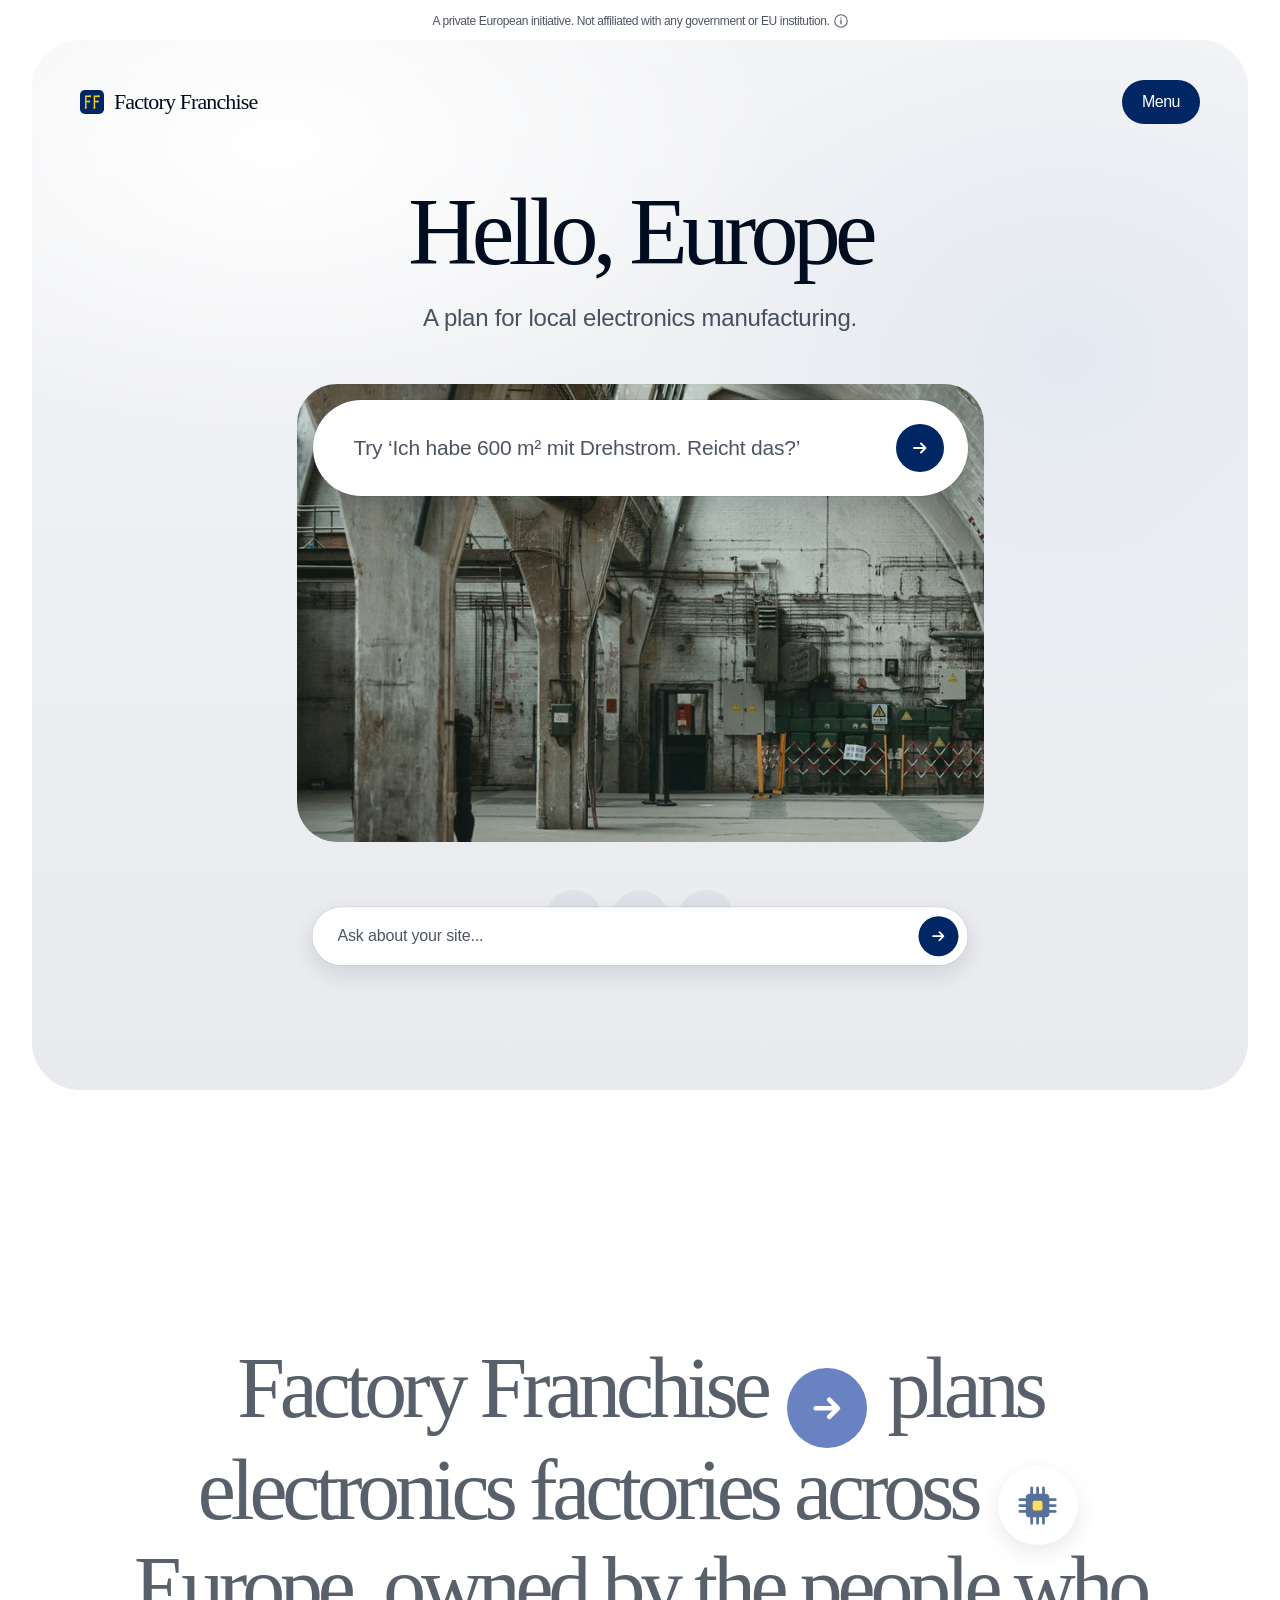
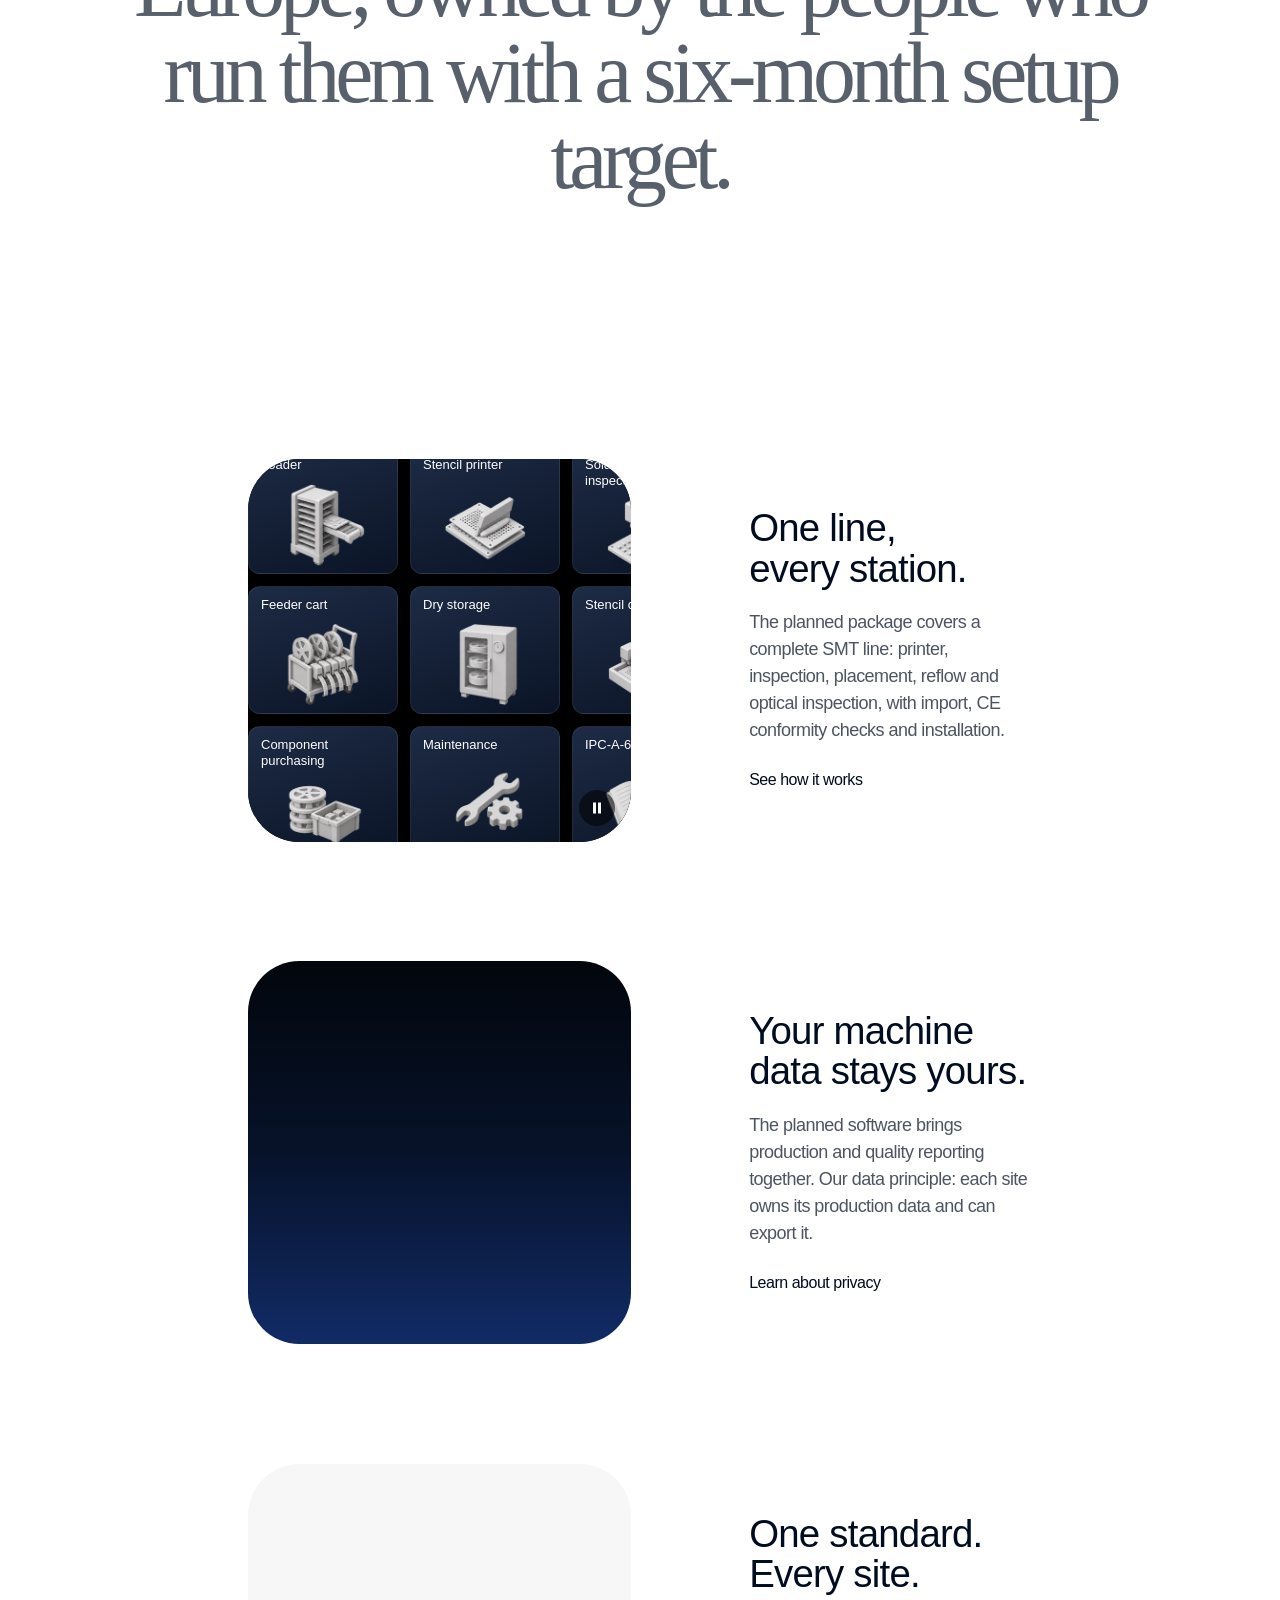
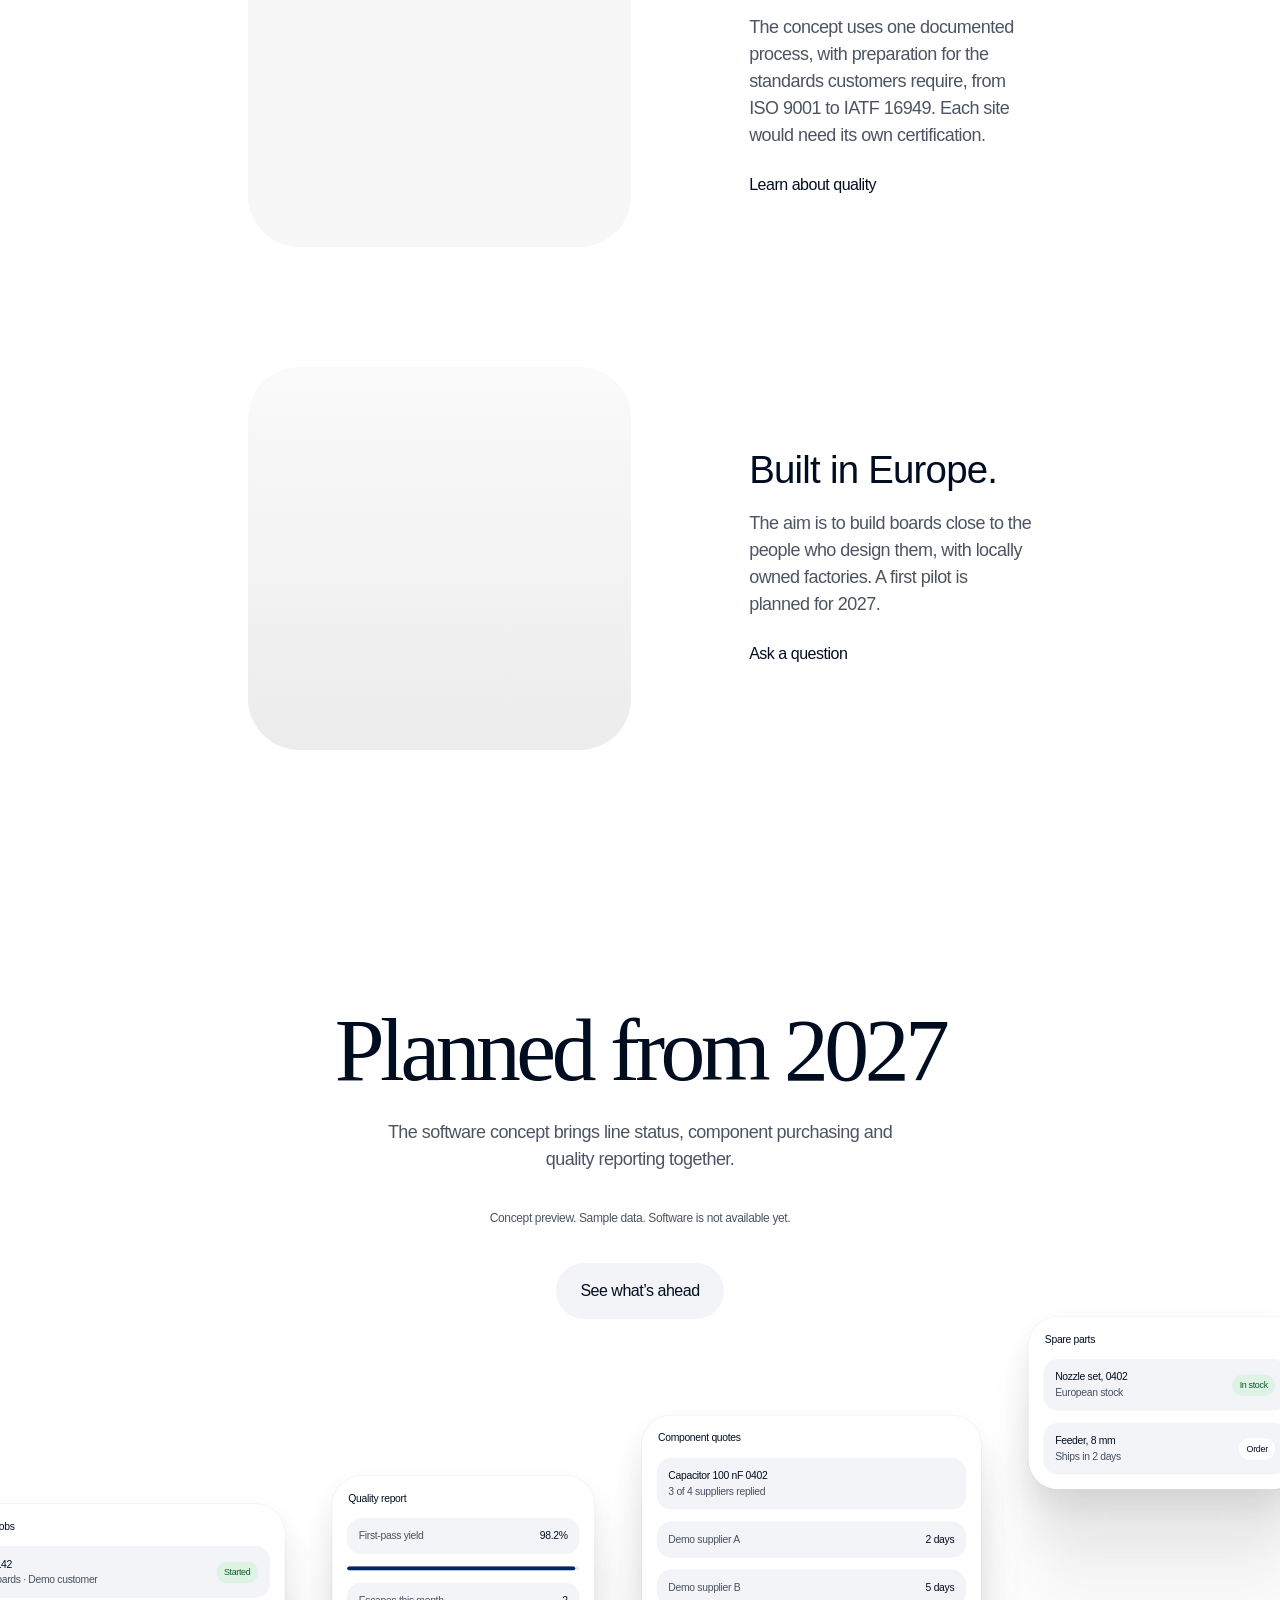
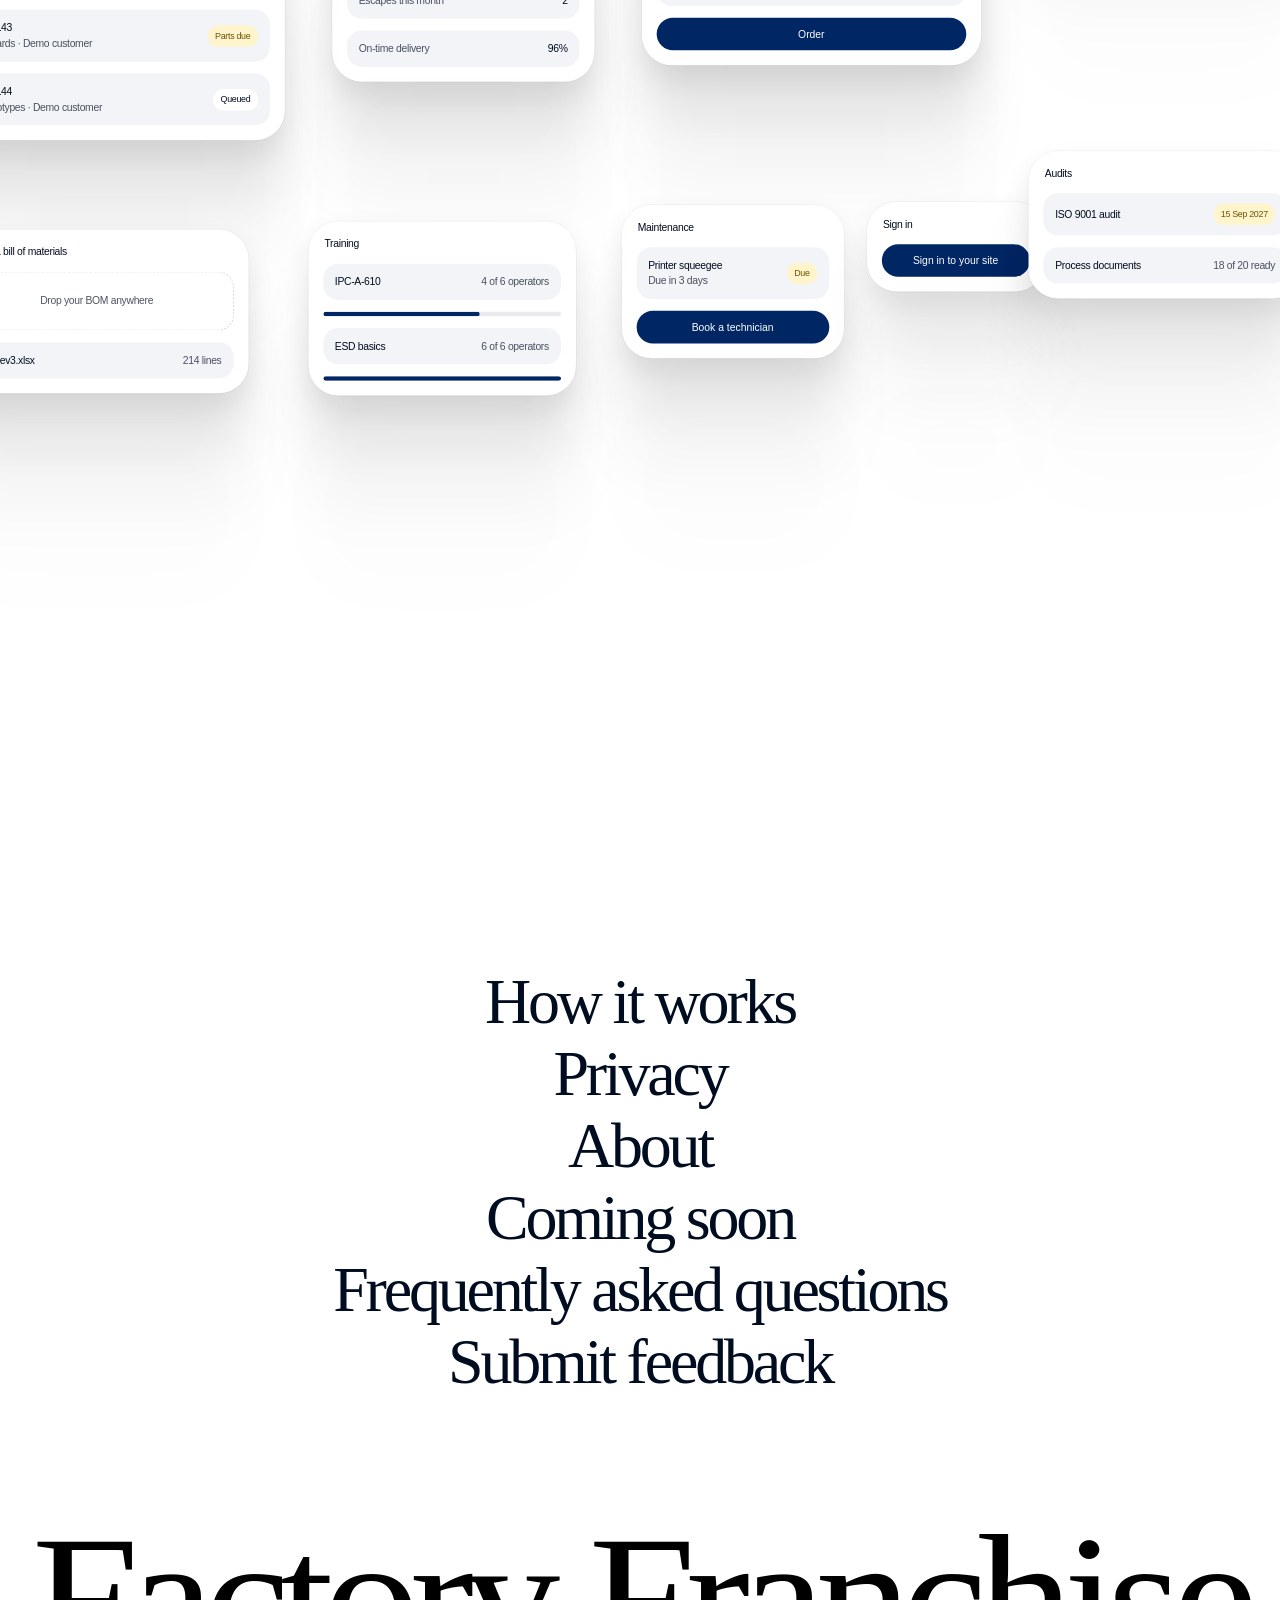
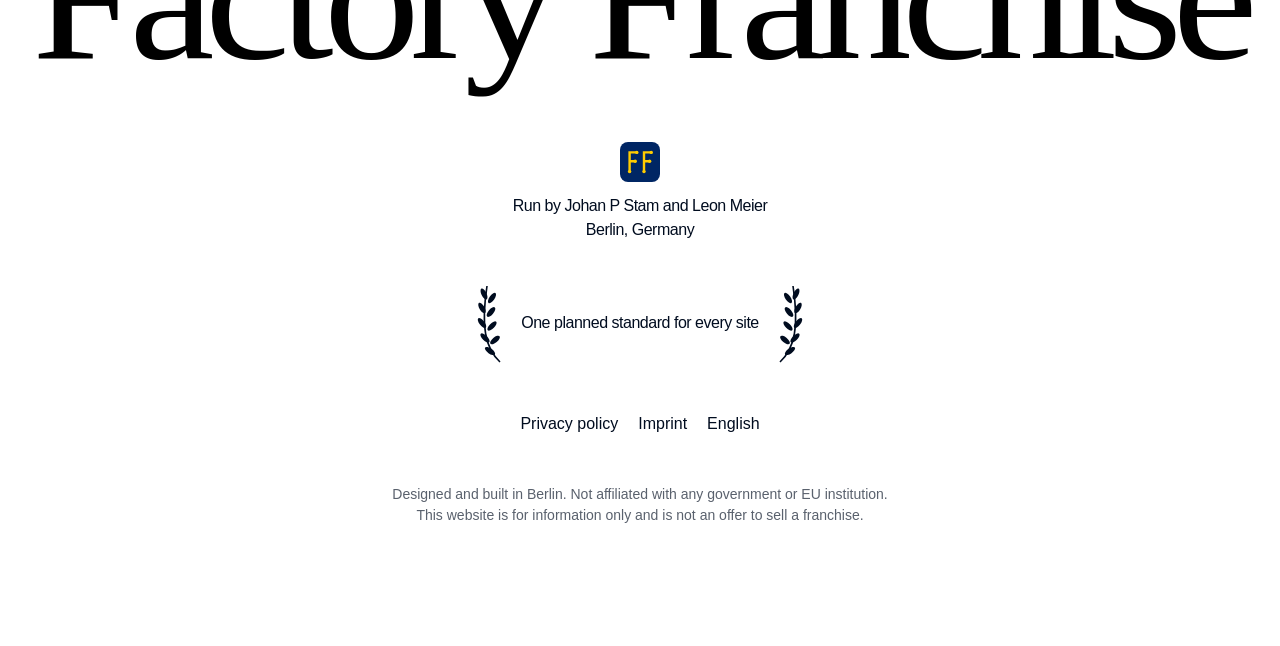
==== commit 694a1474: "Finish chat interface and domain email links" ====
--- a/index.html
+++ b/index.html
@@ -23,8 +23,8 @@
 <link rel="icon" href="favicon.svg" type="image/svg+xml">
 <link rel="icon" href="favicon.ico" sizes="32x32">
 <link rel="apple-touch-icon" href="apple-touch-icon.png" sizes="180x180">
-<link rel="stylesheet" href="site.css?v=28">
-<link rel="stylesheet" href="chat.css?v=28">
+<link rel="stylesheet" href="site.css?v=29">
+<link rel="stylesheet" href="chat.css?v=29">
 <meta name="chat-endpoint" content="https://chat.factory-franchise.eu/api/chat">
 </head>
 <body>
@@ -250,7 +250,7 @@
       <li><a href="about.html">About</a></li>
       <li><a href="coming-soon.html">Coming soon</a></li>
       <li><a href="faq.html">Frequently asked questions</a></li>
-      <li><a href="mailto:leon@supplychat.ai,hans@supplychat.ai?subject=Feedback">Submit feedback</a></li>
+      <li><a href="mailto:hello@factory-franchise.eu?subject=Feedback">Submit feedback</a></li>
     </ul>
   </nav>
   <svg class="wordmark-giant" viewBox="0 0 1344 190" role="img" aria-label="Factory Franchise"><text x="672" y="150" text-anchor="middle" textLength="1344" lengthAdjust="spacingAndGlyphs" font-family="ui-serif, Iowan Old Style, Times New Roman, Times, serif" font-size="196" letter-spacing="-10">Factory Franchise</text></svg>
@@ -298,6 +298,6 @@
   </nav>
 </dialog>
 
-<script type="module" src="site.js?v=28"></script>
+<script type="module" src="site.js?v=29"></script>
 </body>
 </html>
--- a/chat.css
+++ b/chat.css
@@ -14,9 +14,7 @@
 .ff-chat-intro p { margin: 0 0 16px; }
 #ff-chat-disclosure { max-width: 620px; font-size: 13px; line-height: 20px; color: var(--ink-2); }
 .ff-chat-availability { color: var(--ink-2); font-size: 14px; line-height: 21px; }
-.ff-chat-intro-compact { margin-bottom: 32px; }
-.ff-chat-intro-compact h3, .ff-chat-intro-compact > p:not(#ff-chat-disclosure), .ff-chat-intro-compact .ff-chat-suggestions { display: none; }
-.ff-chat-intro-compact .ff-chat-label { margin-bottom: 8px; }
+.ff-chat-intro-compact { display: none; }
 .ff-chat-suggestions { display: flex; gap: 12px; flex-wrap: wrap; margin-top: 24px; }
 .ff-chat-suggestions button { background: #fff; border: 1px solid var(--line); border-radius: 32px; padding: 16px 20px; text-align: left; line-height: 24px; transition: background .2s; }
 .ff-chat-suggestions button:hover { background: var(--tint); }
@@ -34,7 +32,7 @@
 .ff-chat-pending { width: fit-content; margin: 0; color: var(--ink-2); background: linear-gradient(100deg, #58616d 20%, #9fa6af 40%, #58616d 60%); background-size: 220% 100%; background-clip: text; -webkit-text-fill-color: transparent; animation: ff-chat-shimmer 2s linear infinite; }
 .ff-chat-error { margin: 0 0 12px; }
 .ff-chat-bottom { position: absolute; z-index: 2; bottom: 16px; left: 50%; width: min(684px, calc(100% - 24px)); transform: translateX(-50%); }
-.ff-chat-bottom::before { content: ""; position: absolute; inset: -36px -24px -20px; z-index: -1; background: linear-gradient(rgb(255 255 255 / 0), #fff 40%); pointer-events: none; }
+.ff-chat-bottom::before { content: ""; position: absolute; inset: -36px 0 -12px; z-index: -1; background: linear-gradient(rgb(255 255 255 / 0), #fff 40%); pointer-events: none; }
 .ff-chat-composer { display: flex; align-items: center; gap: 8px; min-height: 82px; padding: 18px 24px 18px 32px; border: 1px solid var(--line-2); border-radius: 40px; background: #fff; box-shadow: 0 10px 40px rgb(1 14 36 / .08); transition: background-color .5s cubic-bezier(.22,1,.36,1), outline-color .5s cubic-bezier(.22,1,.36,1), box-shadow .5s cubic-bezier(.22,1,.36,1); }
 .ff-chat-composer:focus-within { outline: 2px solid var(--ink); }
 .ff-chat-composer textarea { width: 100%; min-width: 0; min-height: 24px; max-height: 160px; resize: none; padding: 8px 0; margin: -8px 0; border: 0; outline: 0; border-radius: 0; background: transparent; font: 400 16px/24px var(--sans); overscroll-behavior: contain; scrollbar-width: thin; }
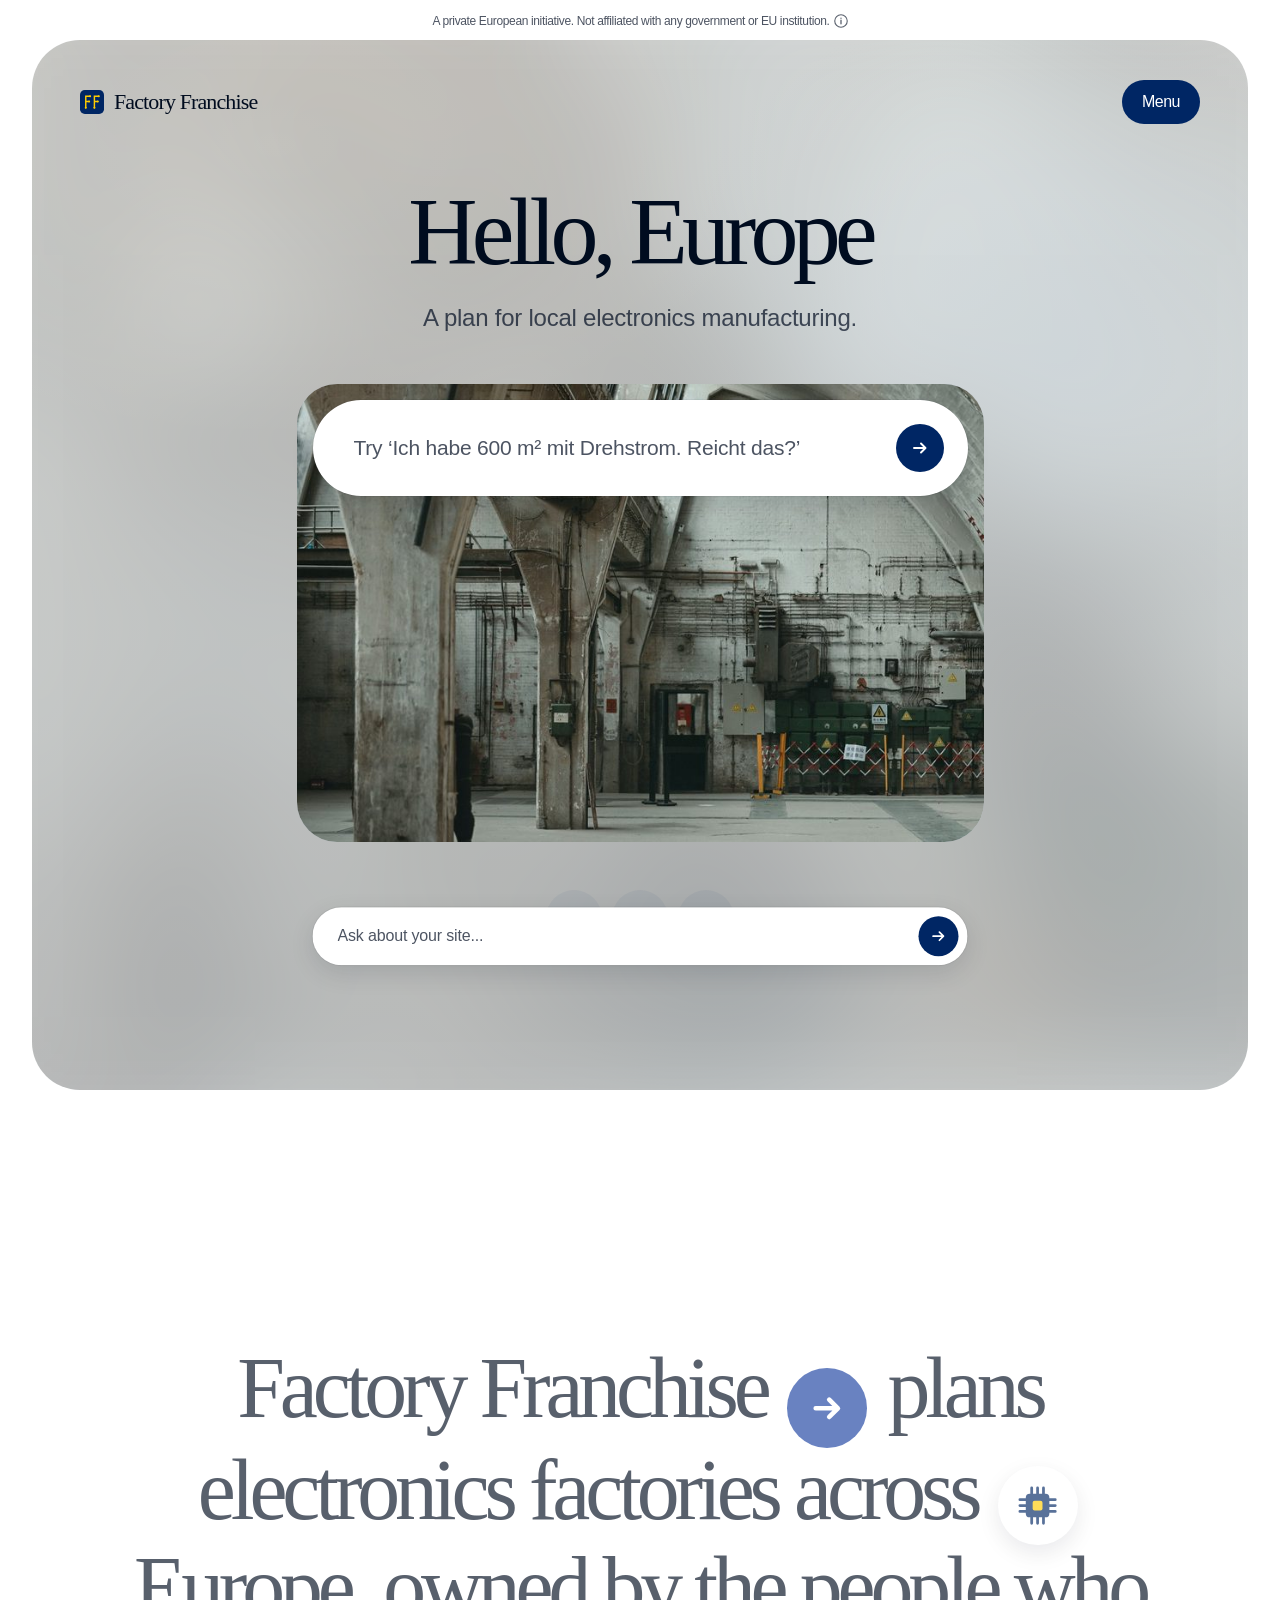
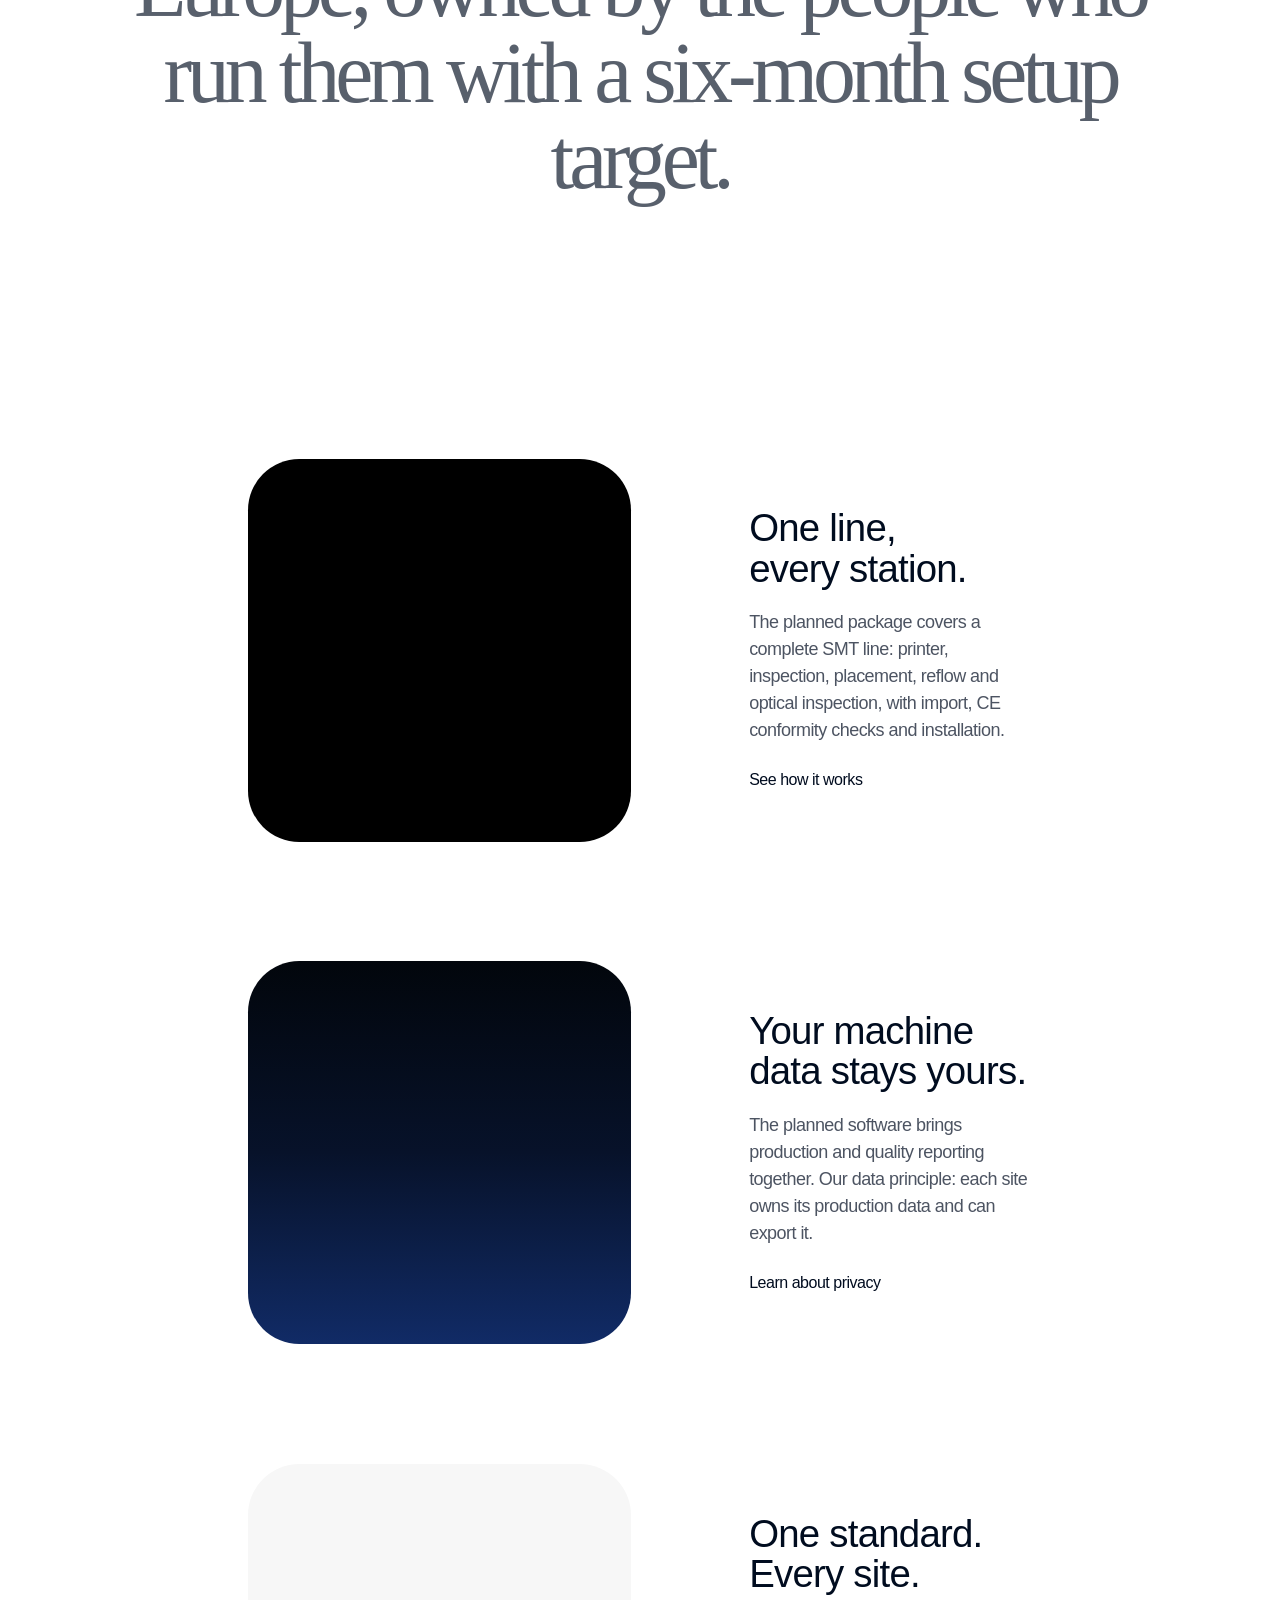
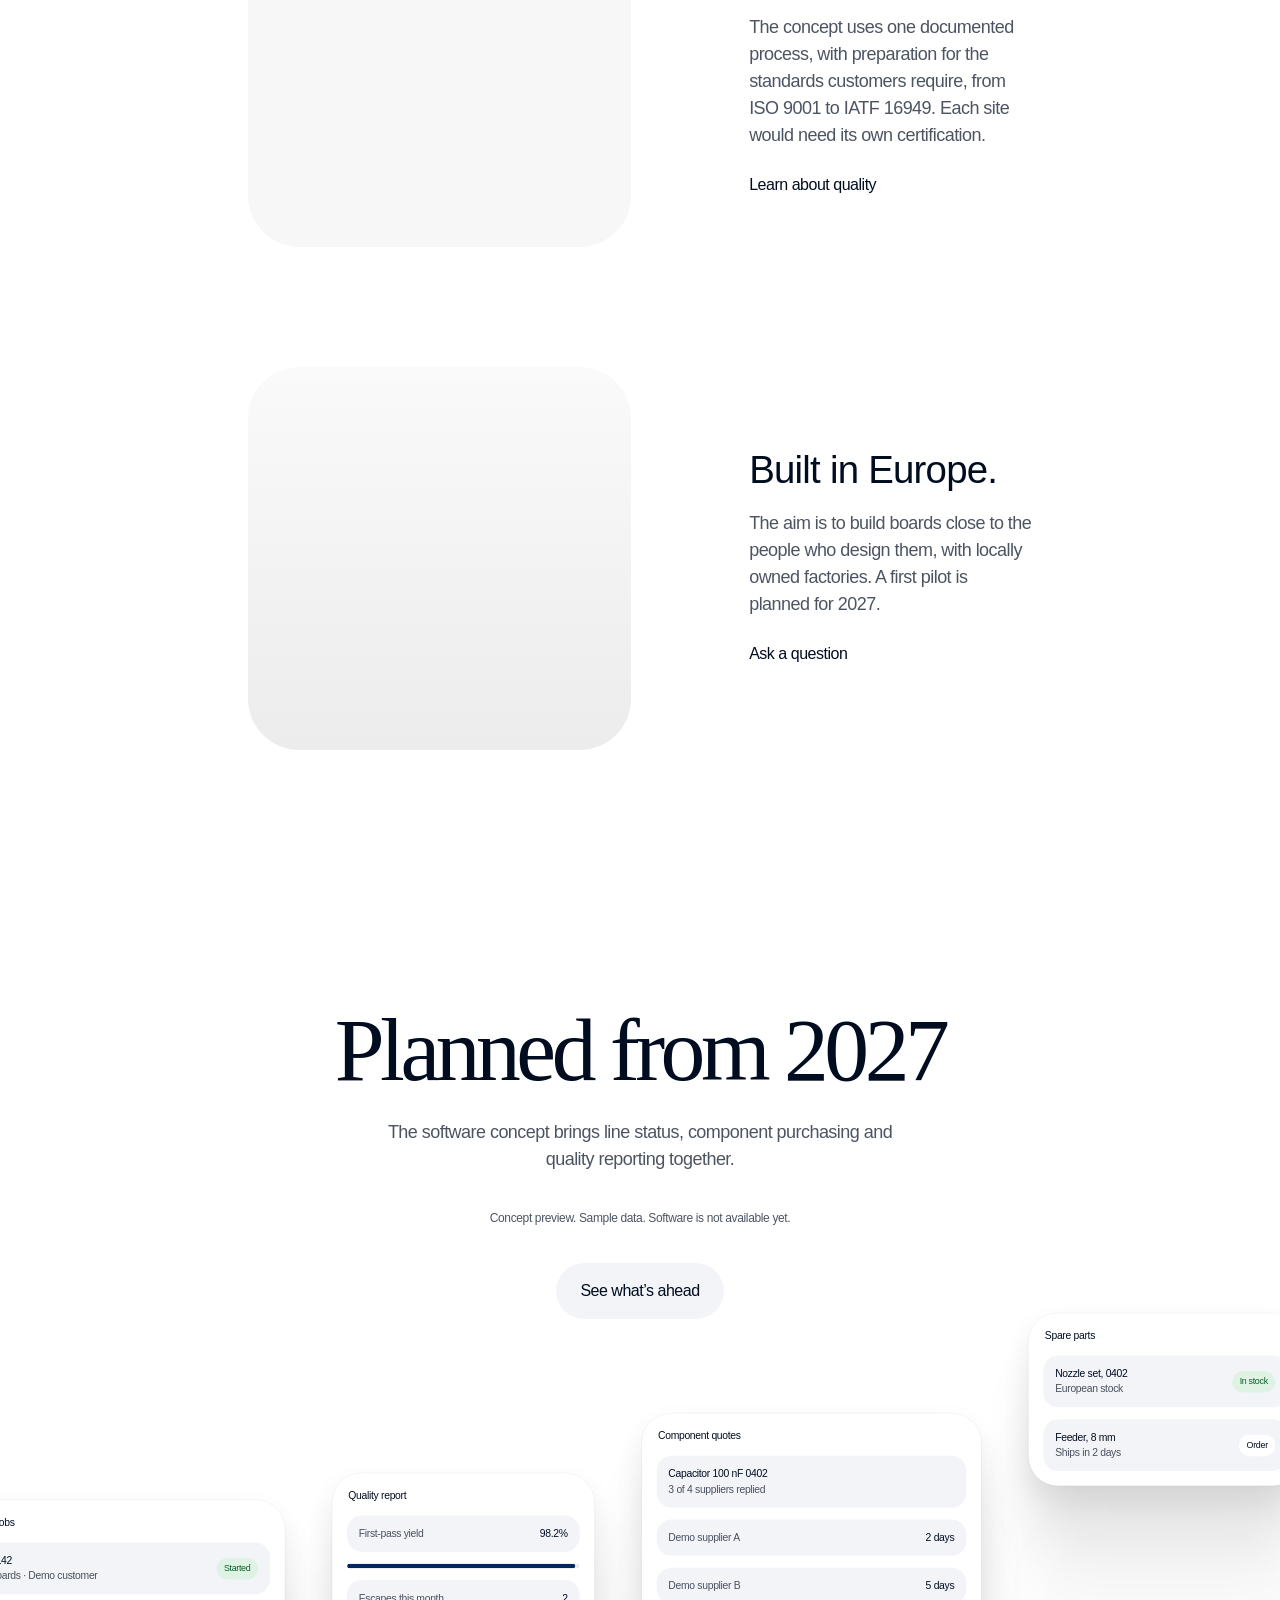
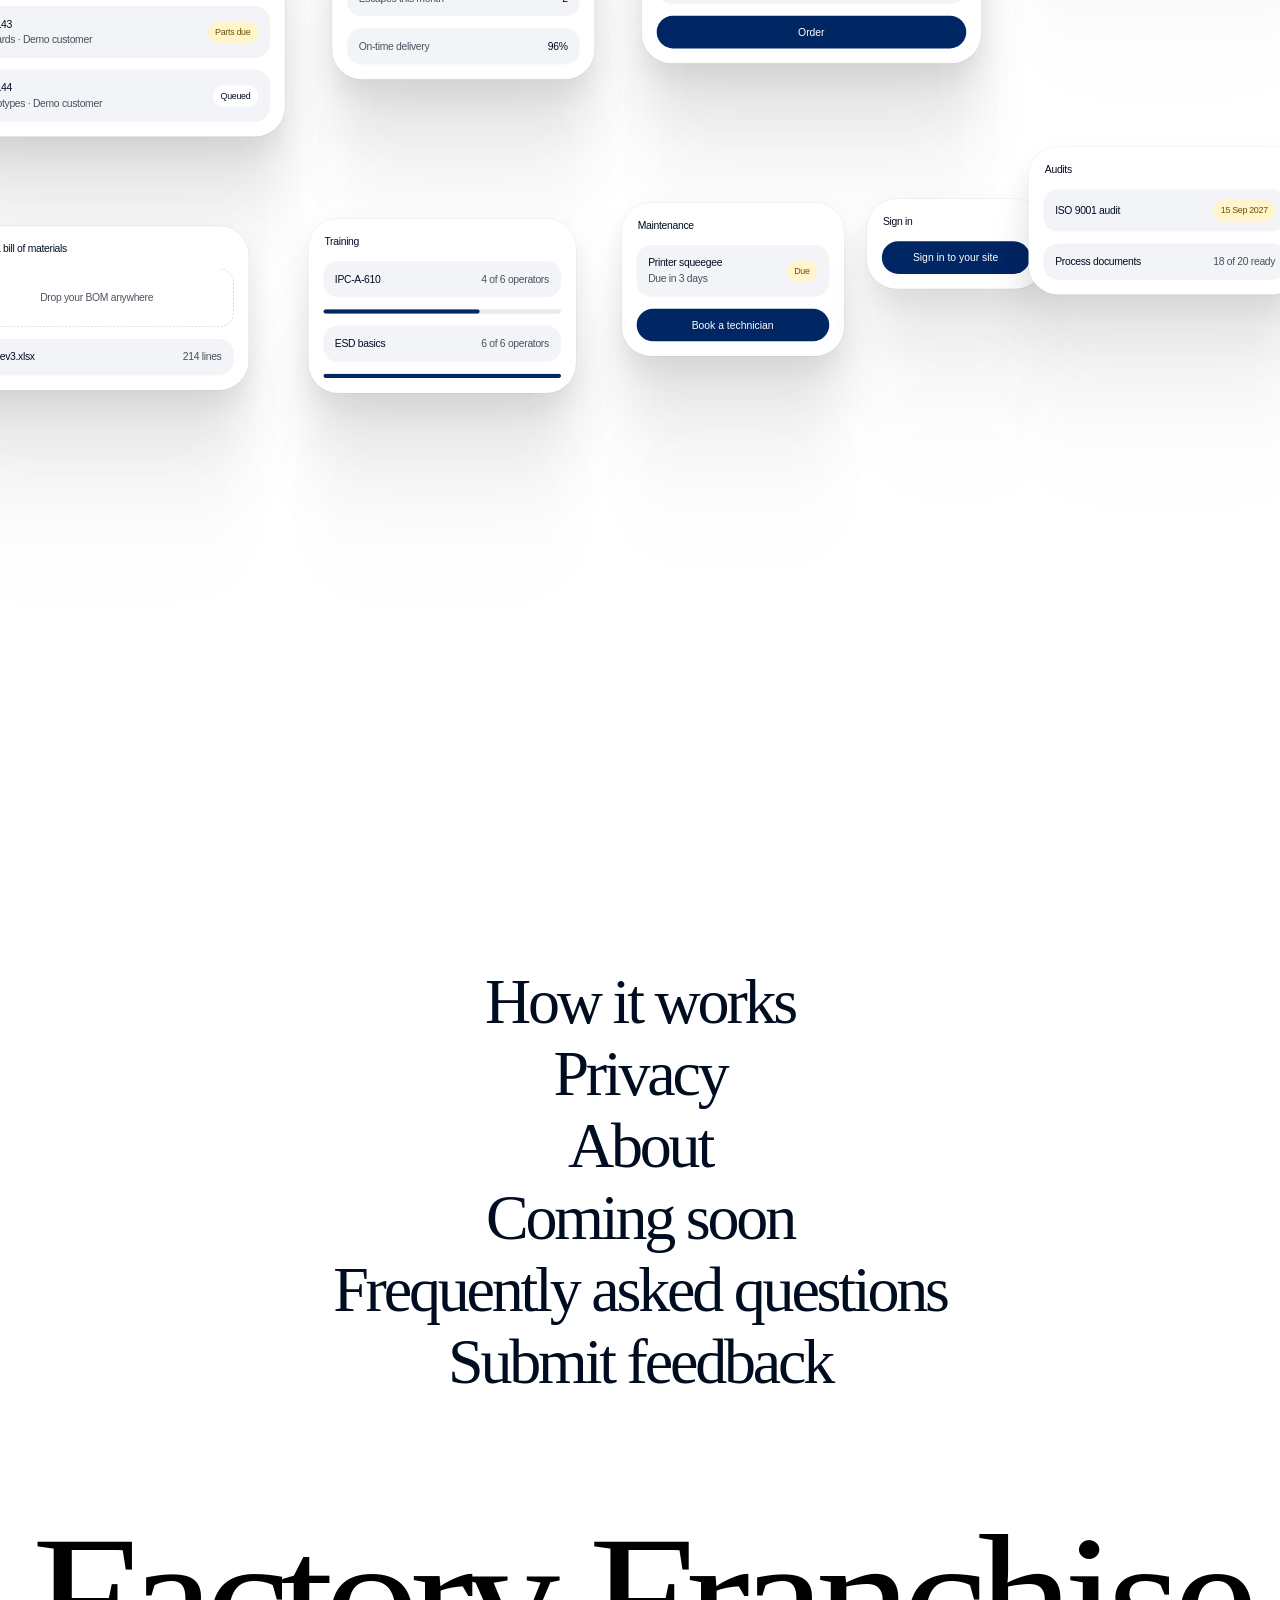
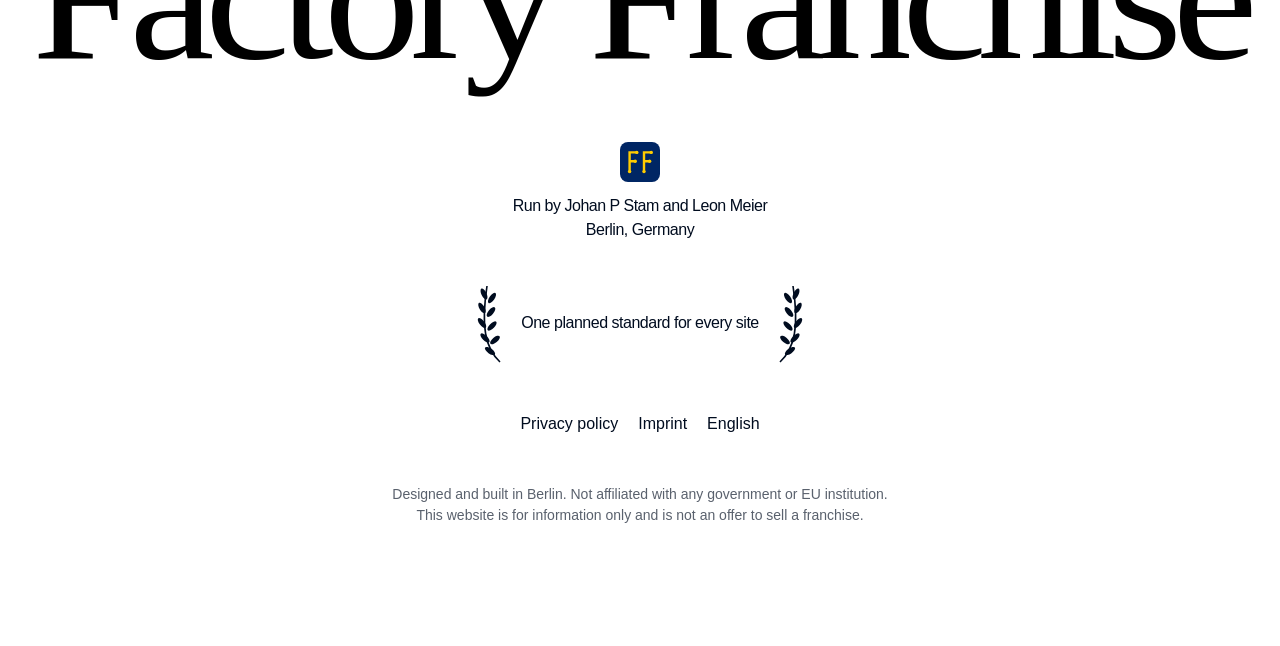
==== commit a2375169: "Enable production AI chat" ====
--- a/index.html
+++ b/index.html
@@ -23,9 +23,10 @@
 <link rel="icon" href="favicon.svg" type="image/svg+xml">
 <link rel="icon" href="favicon.ico" sizes="32x32">
 <link rel="apple-touch-icon" href="apple-touch-icon.png" sizes="180x180">
-<link rel="stylesheet" href="site.css?v=29">
-<link rel="stylesheet" href="chat.css?v=29">
+<link rel="stylesheet" href="site.css?v=30">
+<link rel="stylesheet" href="chat.css?v=30">
 <meta name="chat-endpoint" content="https://chat.factory-franchise.eu/api/chat">
+<meta name="chat-enabled" content="true">
 </head>
 <body>
 <a class="skip" href="#main">Skip to main content</a>
@@ -298,6 +299,6 @@
   </nav>
 </dialog>
 
-<script type="module" src="site.js?v=29"></script>
+<script type="module" src="site.js?v=30"></script>
 </body>
 </html>
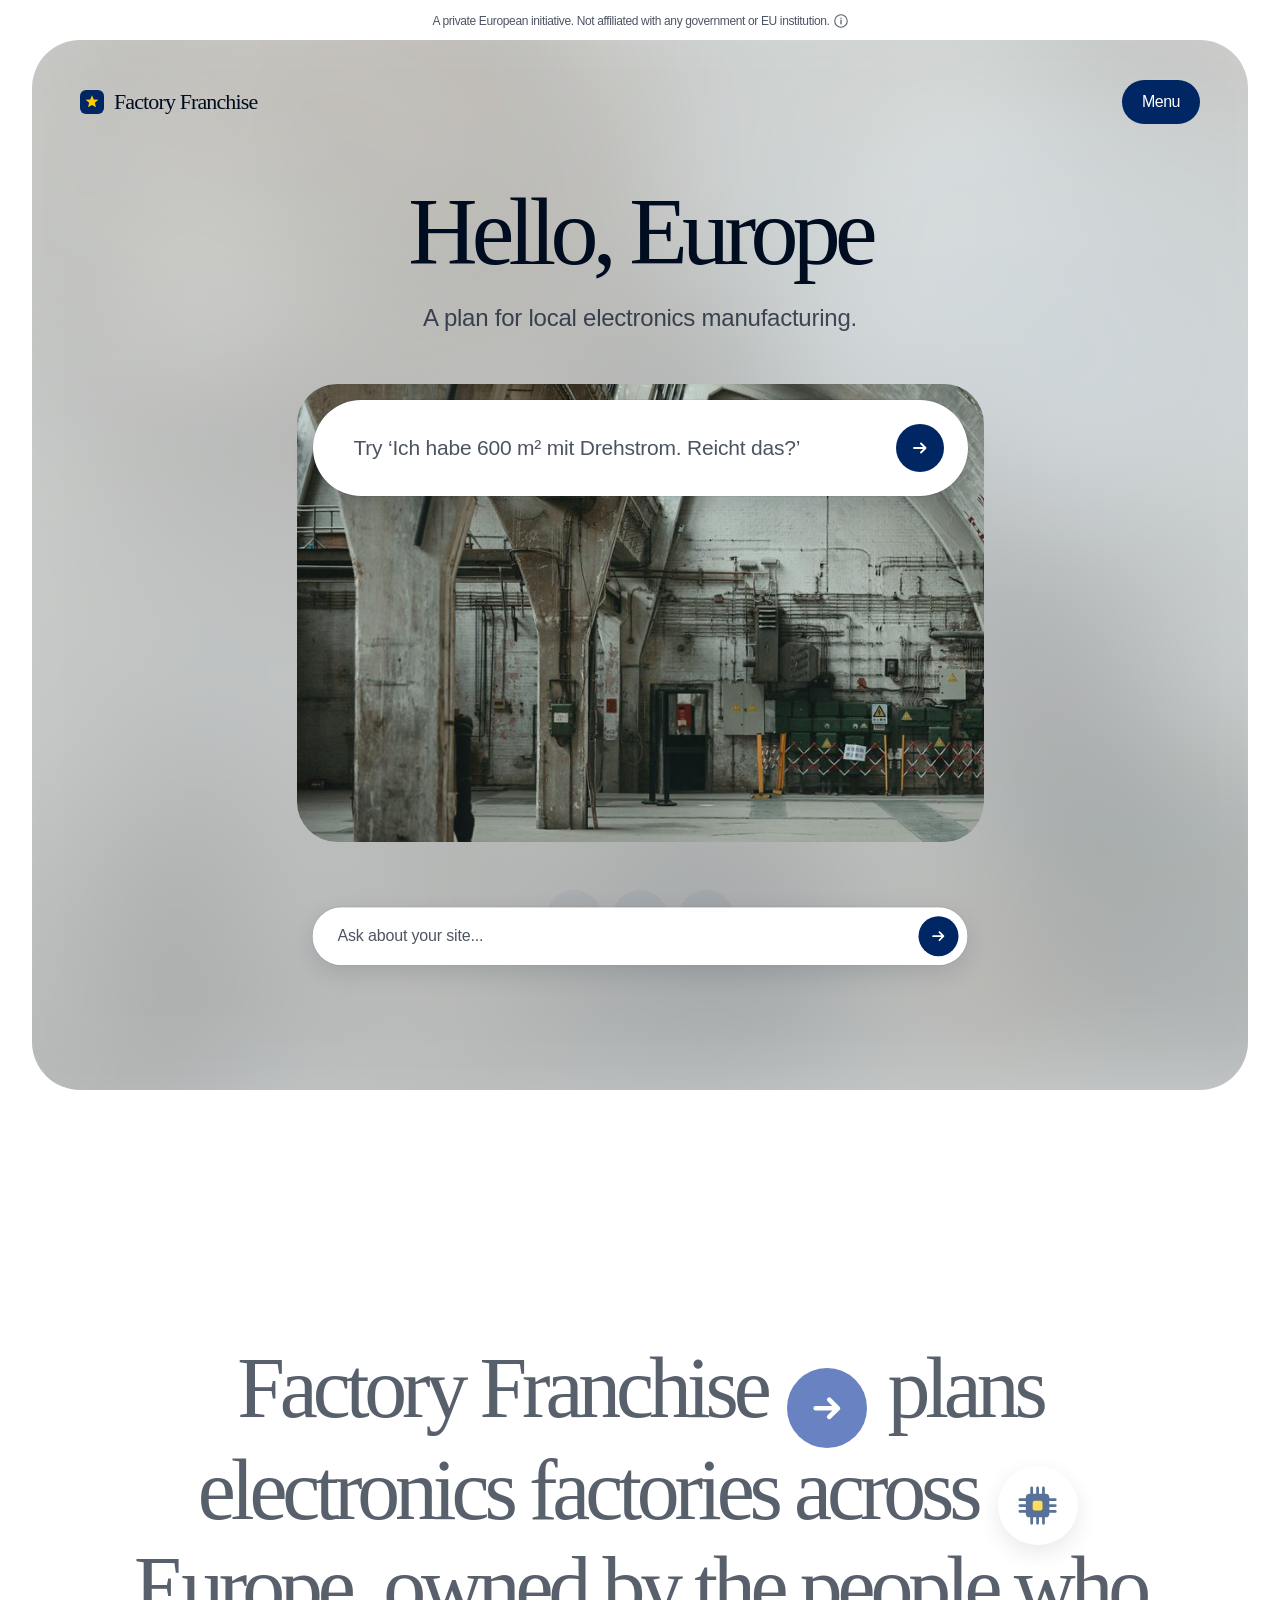
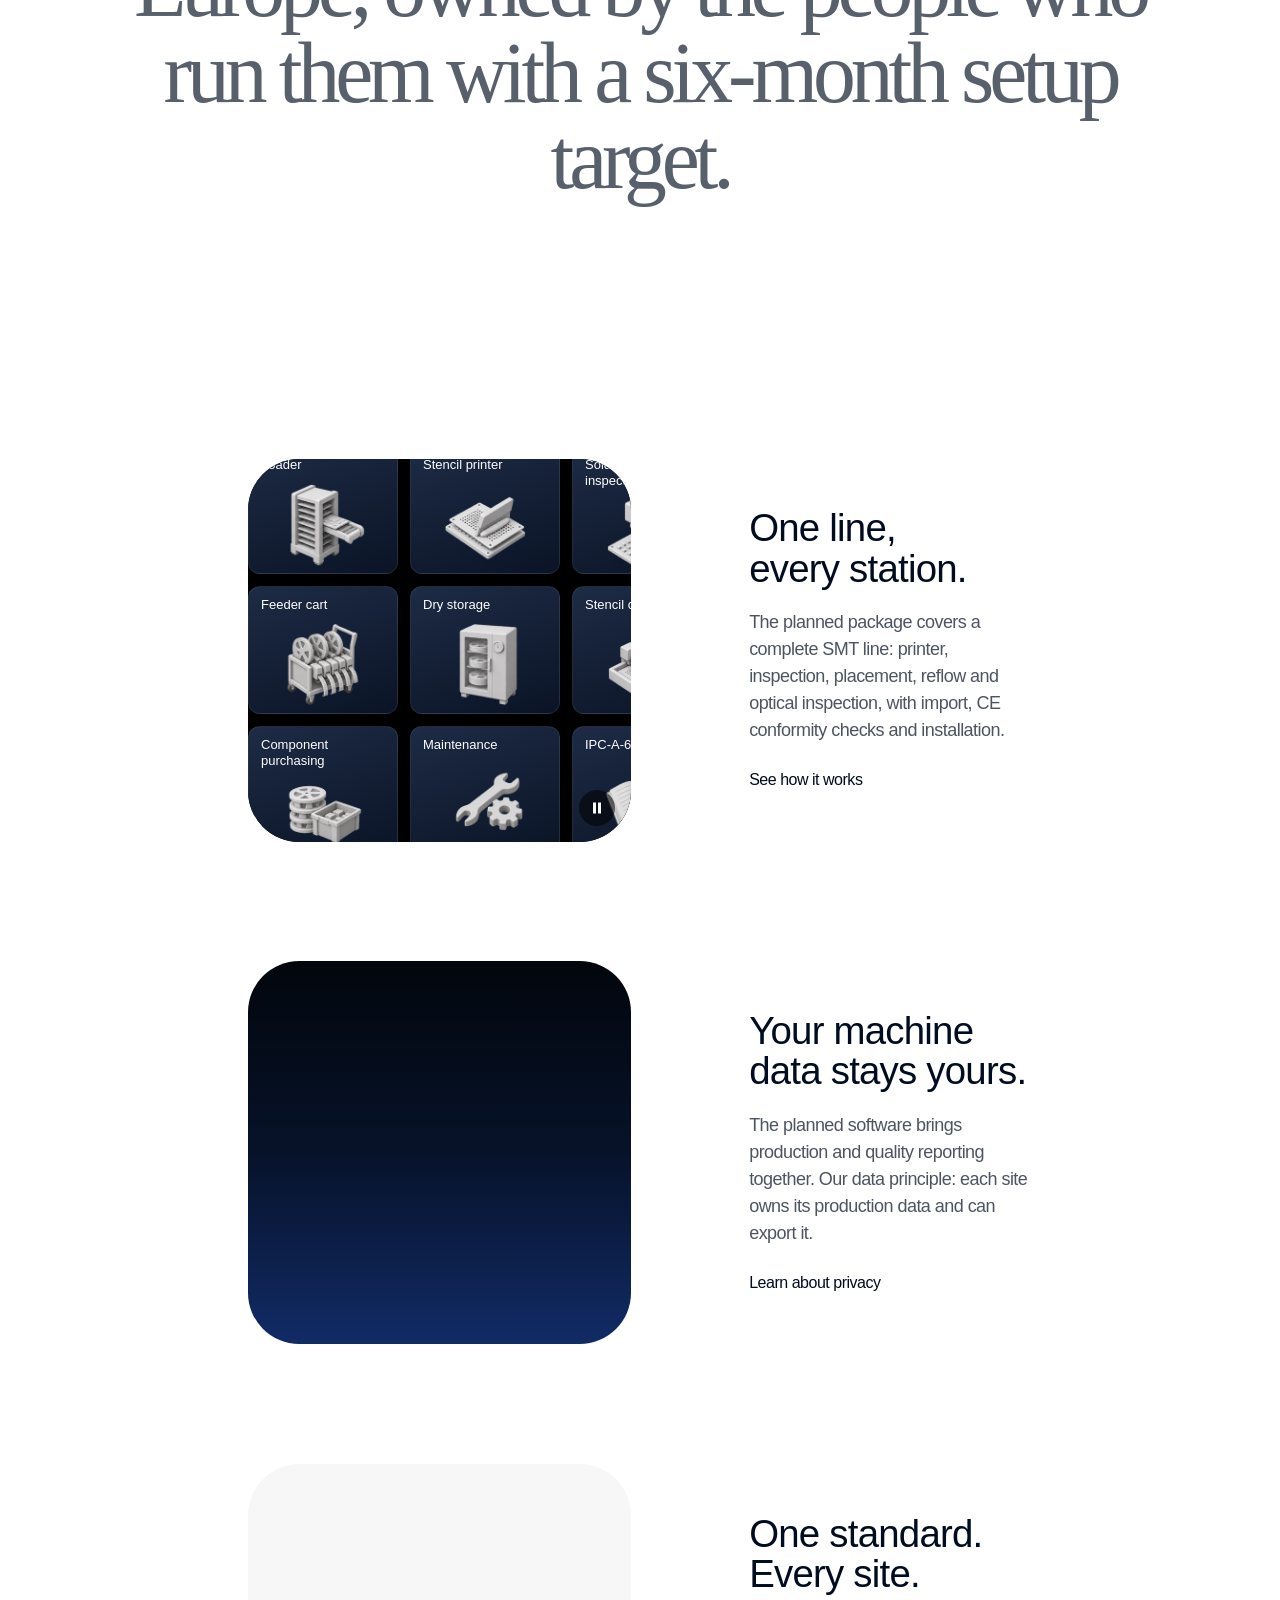
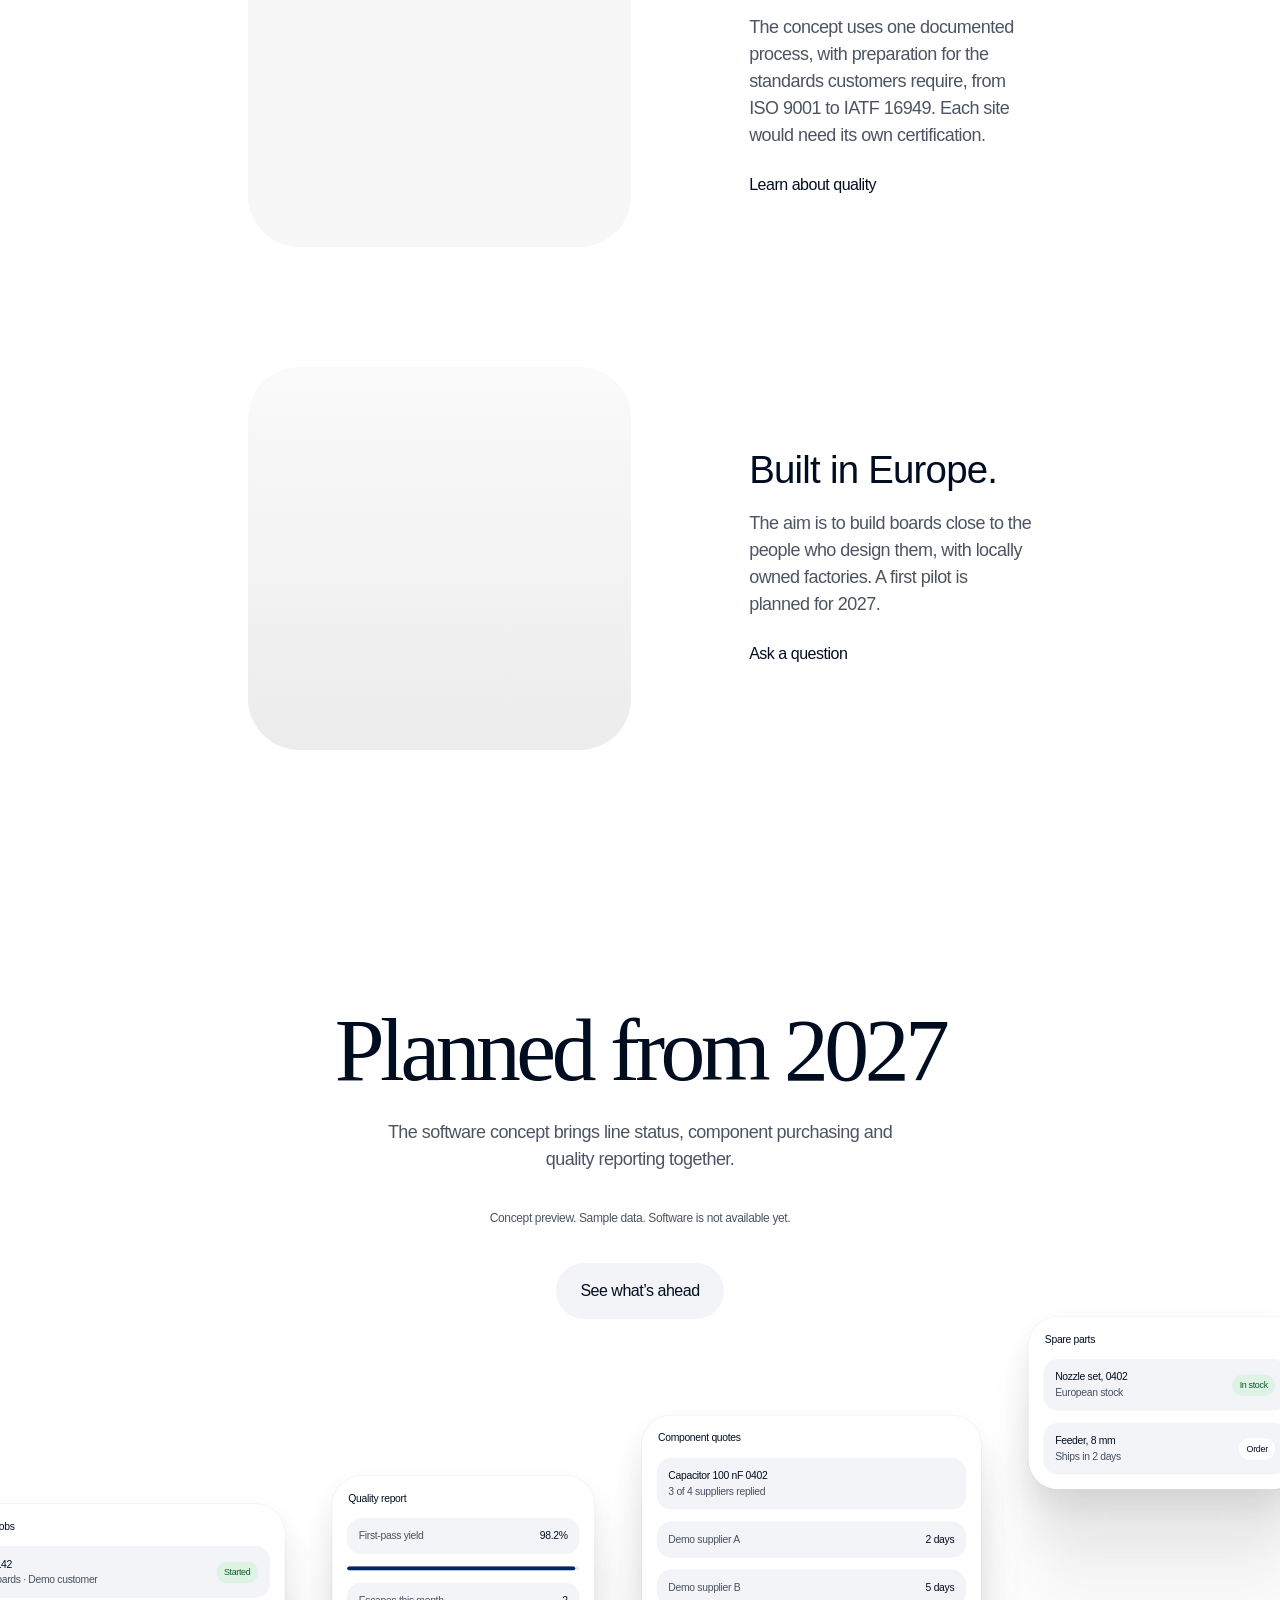
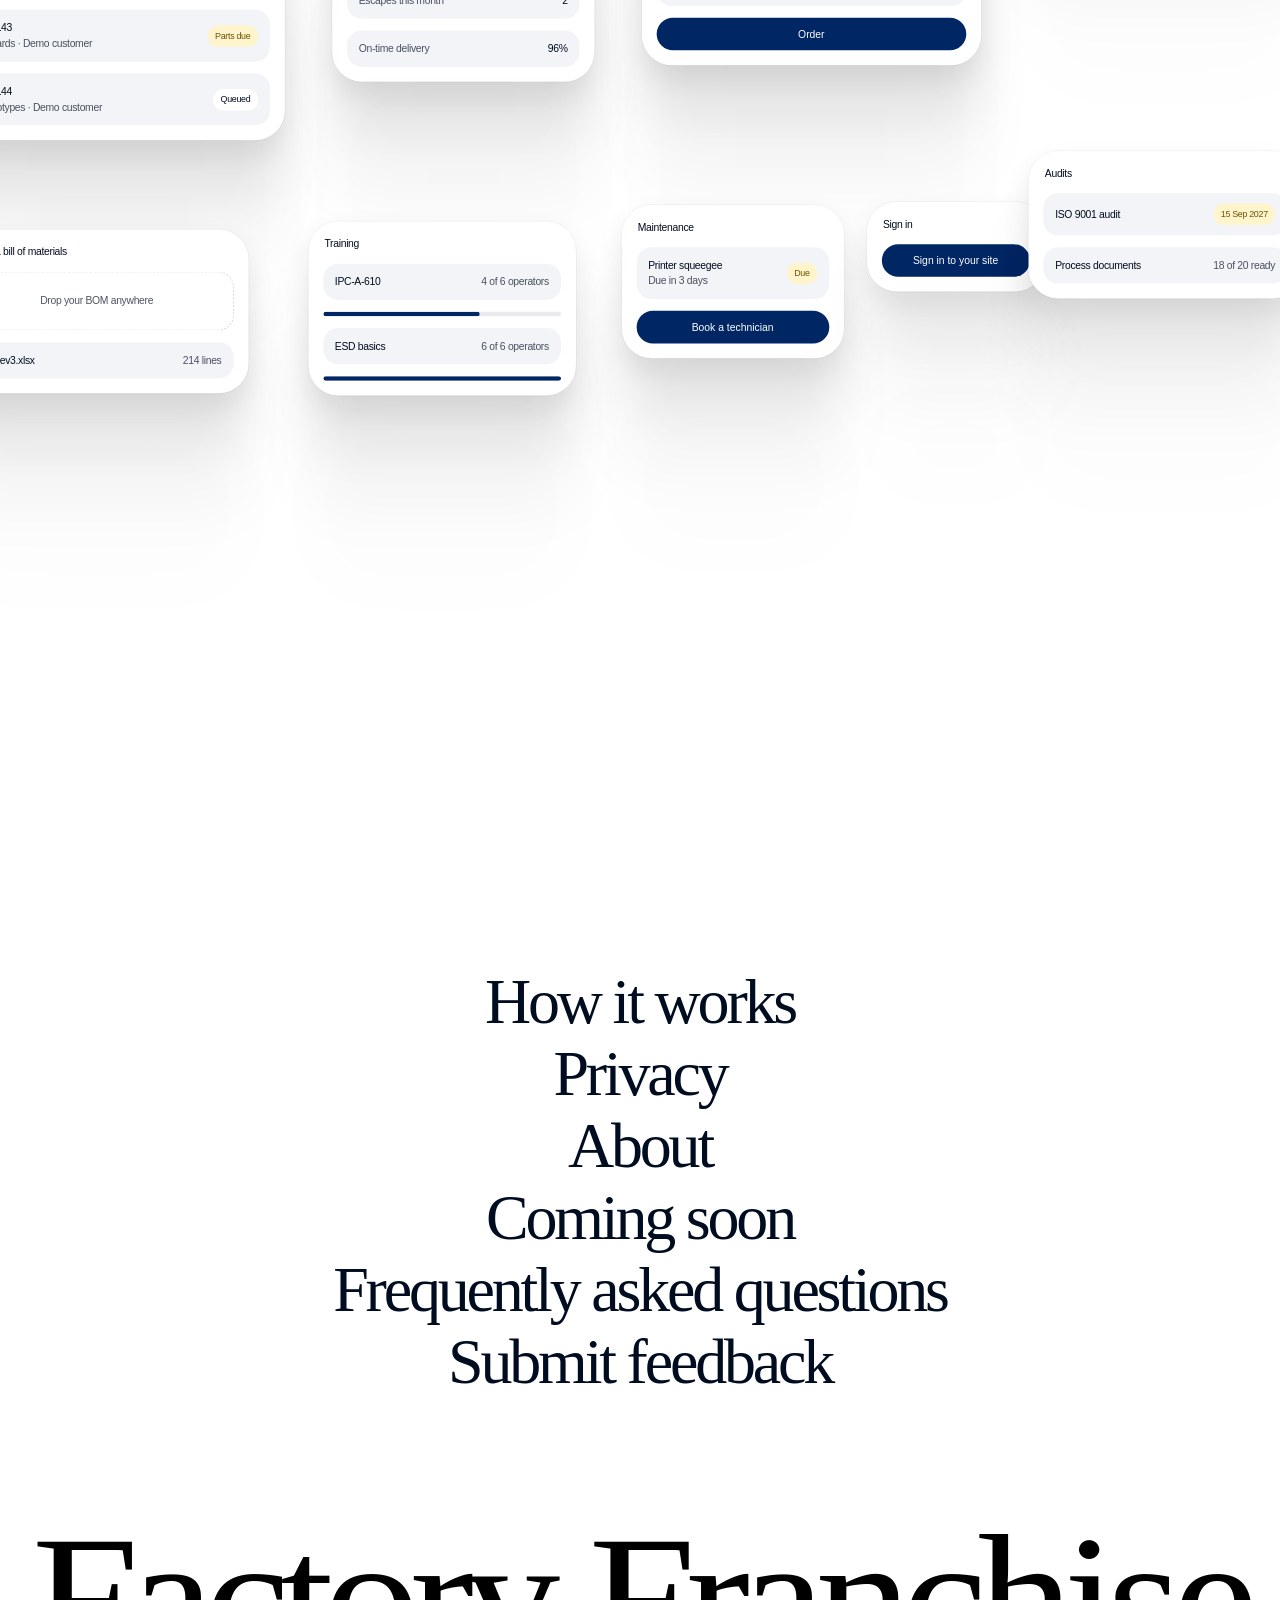
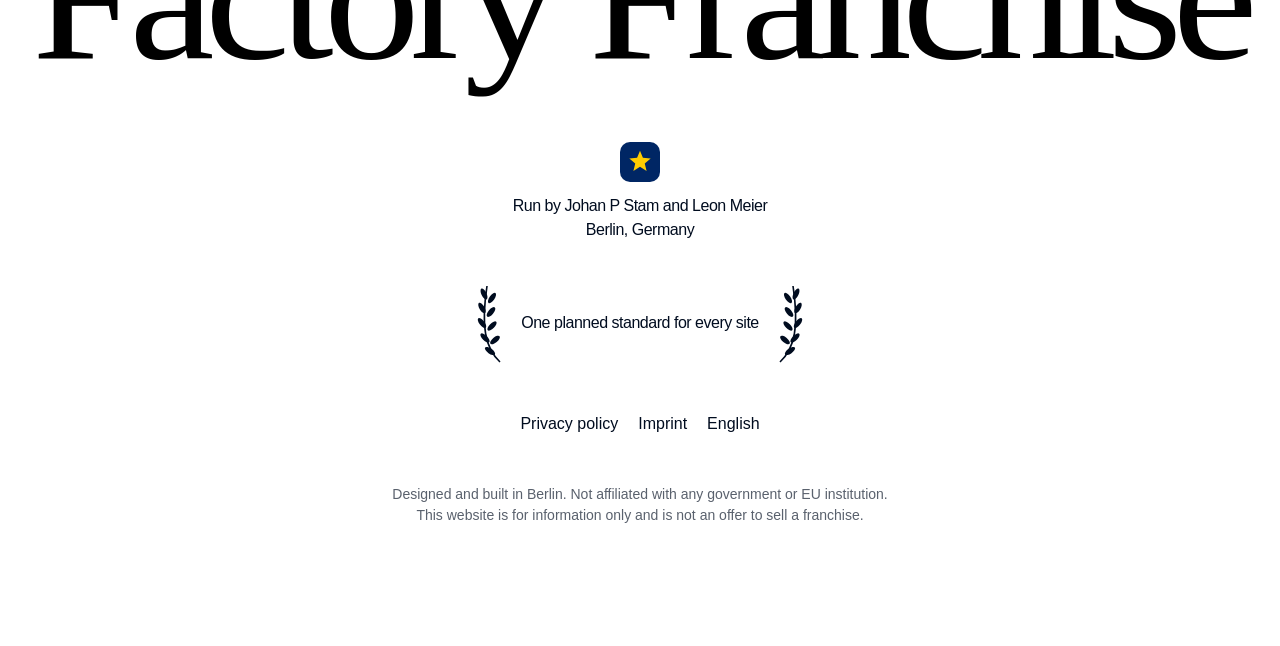
==== commit 5f438e6e: "Match reference text chat and restore original brand graphics" ====
--- a/index.html
+++ b/index.html
@@ -23,8 +23,8 @@
 <link rel="icon" href="favicon.svg" type="image/svg+xml">
 <link rel="icon" href="favicon.ico" sizes="32x32">
 <link rel="apple-touch-icon" href="apple-touch-icon.png" sizes="180x180">
-<link rel="stylesheet" href="site.css?v=30">
-<link rel="stylesheet" href="chat.css?v=30">
+<link rel="stylesheet" href="site.css?v=31">
+<link rel="stylesheet" href="chat.css?v=31">
 <meta name="chat-endpoint" content="https://chat.factory-franchise.eu/api/chat">
 <meta name="chat-enabled" content="true">
 </head>
@@ -42,12 +42,7 @@
     <div class="hero-bg" aria-hidden="true"></div>
     <header class="site-header">
       <a class="home-link" href="index.html" aria-label="Factory Franchise home">
-        <svg class="mark" viewBox="0 0 24 24" aria-hidden="true"><g transform="scale(.24)"><rect width="100" height="100" rx="20" fill="#002664"/>
-<g fill="none" stroke="#ffcc00" stroke-width="6" stroke-linecap="round">
-<path d="M24 74V26H42M24 48H38M60 74V26H78M60 48H74"/></g>
-<g fill="#ffcc00"><circle cx="24" cy="74" r="4.3"/><circle cx="42" cy="26" r="4.3"/>
-<circle cx="38" cy="48" r="4.3"/><circle cx="60" cy="74" r="4.3"/>
-<circle cx="78" cy="26" r="4.3"/><circle cx="74" cy="48" r="4.3"/></g></g></svg>
+        <svg class="mark" viewBox="0 0 24 24" aria-hidden="true"><rect width="24" height="24" rx="6" fill="#002664"/><path d="M12 5.2l1.75 4.3 4.65.35-3.55 3 1.1 4.5L12 14.9l-3.95 2.45 1.1-4.5-3.55-3 4.65-.35Z" fill="#ffcc00"/></svg>
         Factory Franchise</a>
       <button class="pill pill-navy" type="button" data-menu-open>Menu</button>
     </header>
@@ -61,7 +56,7 @@
       <form class="ask" aria-label="Describe what you need">
         <label class="sr-only" for="ask-hero">Describe what you need</label>
         <input type="text" id="ask-hero" maxlength="1000" autocomplete="off" placeholder="Try ‘How long until my line builds its first boards?’">
-        <button class="round round-navy" type="submit"><span class="sr-only">Open AI chat</span><svg width="20" height="20" viewBox="0 0 20 20" aria-hidden="true"><path d="M4 10h11M11 5.5 15.5 10 11 14.5" fill="none" stroke="currentColor" stroke-width="1.9" stroke-linecap="round" stroke-linejoin="round"/></svg></button>
+        <button class="round round-navy" type="submit"><span class="sr-only">Send message</span><svg width="20" height="20" viewBox="0 0 20 20" aria-hidden="true"><path d="M4 10h11M11 5.5 15.5 10 11 14.5" fill="none" stroke="currentColor" stroke-width="1.9" stroke-linecap="round" stroke-linejoin="round"/></svg></button>
       </form>
       <div class="slides" aria-roledescription="carousel" aria-label="Example questions">
         <div class="slides-track">
@@ -240,7 +235,7 @@
 <form class="ask dock-ask" aria-label="Ask a question">
   <label class="sr-only" for="ask-dock">Ask a question</label>
   <input type="text" id="ask-dock" maxlength="1000" autocomplete="off" placeholder="Ask about your site...">
-  <button class="round round-navy" type="submit"><span class="sr-only">Open AI chat</span><svg width="18" height="18" viewBox="0 0 20 20" aria-hidden="true"><path d="M4 10h11M11 5.5 15.5 10 11 14.5" fill="none" stroke="currentColor" stroke-width="1.9" stroke-linecap="round" stroke-linejoin="round"/></svg></button>
+  <button class="round round-navy" type="submit"><span class="sr-only">Send message</span><svg width="18" height="18" viewBox="0 0 20 20" aria-hidden="true"><path d="M4 10h11M11 5.5 15.5 10 11 14.5" fill="none" stroke="currentColor" stroke-width="1.9" stroke-linecap="round" stroke-linejoin="round"/></svg></button>
 </form>
 
 <footer class="site-footer">
@@ -256,12 +251,7 @@
   </nav>
   <svg class="wordmark-giant" viewBox="0 0 1344 190" role="img" aria-label="Factory Franchise"><text x="672" y="150" text-anchor="middle" textLength="1344" lengthAdjust="spacingAndGlyphs" font-family="ui-serif, Iowan Old Style, Times New Roman, Times, serif" font-size="196" letter-spacing="-10">Factory Franchise</text></svg>
   <div class="foot-org">
-    <svg width="40" height="40" viewBox="0 0 24 24" aria-hidden="true"><g transform="scale(.24)"><rect width="100" height="100" rx="20" fill="#002664"/>
-<g fill="none" stroke="#ffcc00" stroke-width="6" stroke-linecap="round">
-<path d="M24 74V26H42M24 48H38M60 74V26H78M60 48H74"/></g>
-<g fill="#ffcc00"><circle cx="24" cy="74" r="4.3"/><circle cx="42" cy="26" r="4.3"/>
-<circle cx="38" cy="48" r="4.3"/><circle cx="60" cy="74" r="4.3"/>
-<circle cx="78" cy="26" r="4.3"/><circle cx="74" cy="48" r="4.3"/></g></g></svg>
+    <svg width="40" height="40" viewBox="0 0 24 24" aria-hidden="true"><rect width="24" height="24" rx="6" fill="#002664"/><path d="M12 5.2l1.75 4.3 4.65.35-3.55 3 1.1 4.5L12 14.9l-3.95 2.45 1.1-4.5-3.55-3 4.65-.35Z" fill="#ffcc00"/></svg>
     <p style="margin:0">Run by Johan P Stam and Leon Meier<br>Berlin, Germany</p>
   </div>
   <div class="laurels">
@@ -279,12 +269,7 @@
 
 <dialog class="menu" aria-label="Menu">
   <div class="site-header">
-    <a class="home-link" href="index.html" aria-label="Factory Franchise home"><svg class="mark" viewBox="0 0 24 24" aria-hidden="true"><g transform="scale(.24)"><rect width="100" height="100" rx="20" fill="#002664"/>
-<g fill="none" stroke="#ffcc00" stroke-width="6" stroke-linecap="round">
-<path d="M24 74V26H42M24 48H38M60 74V26H78M60 48H74"/></g>
-<g fill="#ffcc00"><circle cx="24" cy="74" r="4.3"/><circle cx="42" cy="26" r="4.3"/>
-<circle cx="38" cy="48" r="4.3"/><circle cx="60" cy="74" r="4.3"/>
-<circle cx="78" cy="26" r="4.3"/><circle cx="74" cy="48" r="4.3"/></g></g></svg>Factory Franchise</a>
+    <a class="home-link" href="index.html" aria-label="Factory Franchise home"><svg class="mark" viewBox="0 0 24 24" aria-hidden="true"><rect width="24" height="24" rx="6" fill="#002664"/><path d="M12 5.2l1.75 4.3 4.65.35-3.55 3 1.1 4.5L12 14.9l-3.95 2.45 1.1-4.5-3.55-3 4.65-.35Z" fill="#ffcc00"/></svg>Factory Franchise</a>
     <button class="pill pill-navy" type="button" data-menu-close>Close</button>
   </div>
   <nav aria-label="Main">
@@ -299,6 +284,6 @@
   </nav>
 </dialog>
 
-<script type="module" src="site.js?v=30"></script>
+<script type="module" src="site.js?v=31"></script>
 </body>
 </html>
--- a/site.css
+++ b/site.css
@@ -165,7 +165,7 @@
 
 /* Feature 3: standards in circles */
 .sq-standards { background: #f7f7f7; display: grid; grid-template-columns: repeat(3, 182px); gap: 32px; place-content: center; }
-.badge { width: 182px; height: 182px; border-radius: 24px; background: #fafafa; box-shadow: 0 8px 24px rgb(1 14 36 / .12); display: grid; place-items: center; text-align: center; padding: 24px;
+.badge { width: 182px; height: 182px; border-radius: 50%; background: #fafafa; box-shadow: 0 8px 24px rgb(1 14 36 / .12); display: grid; place-items: center; text-align: center; padding: 24px;
   font: 400 26px/1 var(--serif); letter-spacing: -0.04em; }
 .badge small { display: block; font: 500 11px/14px var(--sans); letter-spacing: 0; color: var(--ink-2); margin-top: 8px; }
 
--- a/chat.css
+++ b/chat.css
@@ -1,13 +1,18 @@
+@font-face { font-family: "FF Chat Display"; src: url("fonts/helvetica-now-display-500.woff2") format("woff2"); font-weight: 500; font-display: swap; }
+@font-face { font-family: "FF Chat Text"; src: url("fonts/helvetica-now-text-400.woff2") format("woff2"); font-weight: 400; font-display: swap; }
+@font-face { font-family: "FF Chat Text"; src: url("fonts/helvetica-now-text-500.woff2") format("woff2"); font-weight: 500; font-display: swap; }
 /* Conversation layout follows the reference; all assets remain local. */
-.ff-chat { inset: 0; width: 100%; max-width: none; height: 100%; height: 100dvh; max-height: none; margin: 0; padding: 0; border: 0; background: #fff; color: var(--ink); overflow: hidden; }
-.ff-chat::backdrop { background: #fff; }
+.ff-chat { inset: 0; width: 100%; max-width: none; height: 100%; height: 100dvh; max-height: none; margin: 0; padding: 0; border: 0; background: #fff; color: var(--ink); overflow: clip; font: 400 16px/24px "FF Chat Text", Arial, Helvetica, sans-serif; letter-spacing: -.03em; font-feature-settings: "ss01" off, "ss07" on, "ss08" off; }
+.ff-chat::backdrop { background: transparent; }
+body.ff-chat-enter > :not(dialog) { animation: ff-chat-landing .26s cubic-bezier(.215,.61,.355,1) both; }
+@keyframes ff-chat-landing { to { opacity: 0; transform: scale(.985); } }
 .ff-chat > .sr-only { top: 0; left: 0; margin: 0; }
 .ff-chat[open] { display: block; animation: ff-chat-surface .26s cubic-bezier(.215,.61,.355,1) .14s backwards; }
 .ff-chat button { cursor: pointer; }
-.ff-chat-header { position: absolute; inset: 0 0 auto; z-index: 3; display: flex; justify-content: space-between; align-items: center; gap: 12px; padding: 24px 40px; background: linear-gradient(#fff 72%, rgb(255 255 255 / 0)); }
+.ff-chat-header { position: absolute; top: 0; left: -5.5px; width: 100%; z-index: 3; display: flex; justify-content: space-between; align-items: center; gap: 12px; padding: 24px 48px; background: linear-gradient(#fff 72%, rgb(255 255 255 / 0)); }
 .ff-chat-brand { display: inline-flex; align-items: center; gap: 10px; min-width: 0; padding: 0; border: 0; background: none; font: 400 24px/1 var(--serif); letter-spacing: -.04em; text-align: left; }
-.ff-chat-scroll { height: 100%; overflow: auto; overscroll-behavior: contain; scroll-padding: 112px 0 200px; }
-.ff-chat-column { width: min(664px, calc(100% - 48px)); margin: 0 auto; padding: 124px 0 240px; }
+.ff-chat-scroll { height: 100%; overflow-x: hidden; overflow-y: scroll; overscroll-behavior: contain; scroll-padding: 112px 0 200px; }
+.ff-chat-column { width: 100%; max-width: 720px; margin: 0 auto; padding: 124px 28px 232px; }
 .ff-chat-intro { margin: 0 0 48px; }
 .ff-chat-label { display: inline-block; color: var(--ink-2); font-size: 14px; line-height: 20px; }
 .ff-chat-intro h3 { margin: 12px 0 16px; font: 400 42px/1.1 var(--serif); letter-spacing: -.04em; }
@@ -18,66 +23,104 @@
 .ff-chat-suggestions { display: flex; gap: 12px; flex-wrap: wrap; margin-top: 24px; }
 .ff-chat-suggestions button { background: #fff; border: 1px solid var(--line); border-radius: 32px; padding: 16px 20px; text-align: left; line-height: 24px; transition: background .2s; }
 .ff-chat-suggestions button:hover { background: var(--tint); }
-.ff-chat-turn { position: relative; margin: 0 0 40px; animation: ff-chat-message .26s cubic-bezier(.215,.61,.355,1) both; }
-.ff-chat-user { width: fit-content; max-width: 80%; margin: 0 0 32px auto; padding: 16px 20px; border-radius: 32px; background: var(--tint); white-space: pre-wrap; overflow-wrap: anywhere; }
-.ff-chat-answer { min-height: 64px; line-height: 26px; overflow-wrap: anywhere; }
-.ff-chat-answer-text { margin: 0 0 24px; white-space: pre-wrap; animation: ff-chat-message .26s cubic-bezier(.215,.61,.355,1) both; }
-.ff-chat-sources { list-style: square; padding-left: 40px; margin: 24px 0; }
+.ff-chat-turn { position: relative; margin: 0 0 28px; min-height: calc(100dvh - 356px); }
+.ff-chat-user { width: fit-content; max-width: 80%; margin: 0 0 28px auto; padding: 16px 20px; border-radius: 32px; background: var(--tint); white-space: pre-wrap; overflow-wrap: anywhere; animation: ff-chat-message .44s cubic-bezier(.4,0,.2,1) backwards; }
+.ff-chat-answer { min-height: 64px; line-height: 24px; overflow-wrap: anywhere; }
+.ff-chat-answer-text { margin: 0; }
+.ff-chat-answer-text > * { margin: 24px 0 0; }
+.ff-chat-answer-text > :first-child { margin-top: 0; }
+.ff-chat-answer-text h3 { font: 500 16px/24px "FF Chat Text", Arial, sans-serif; letter-spacing: -.03em; }
+.ff-chat-answer-text h3 + * { margin-top: 16px; }
+.ff-chat-answer-text strong { font-weight: 500; }
+.ff-chat-answer-text ul { list-style: none; padding-left: 16px; }
+.ff-chat-answer-text li { position: relative; padding-left: 24px; margin-top: 8px; }
+.ff-chat-answer-text li::before { content: "•"; position: absolute; left: 0; font-weight: 500; }
+.ff-chat-answer-text li:first-child { margin-top: 0; }
+.ff-chat-token { animation: ff-chat-fade .15s ease both; }
+.ff-chat-actions { display: flex; align-items: start; gap: 8px; position: relative; margin-top: 24px; animation: ff-chat-fade .28s linear both; }
+.ff-chat-source-toggle { display: flex; align-items: center; gap: 6px; height: 36px; padding: 6px 12px 6px 6px; border-radius: 40px; background: var(--tint); color: var(--ink-3); cursor: pointer; font-size: 12px; font-weight: 500; letter-spacing: -.03em; list-style: none; }
+.ff-chat-source-toggle::-webkit-details-marker { display: none; }
+.ff-chat-source-toggle img { width: 24px; height: 24px; border: 1px solid var(--line); border-radius: 50%; padding: 3px; background: white; }
+.ff-chat-source-toggle:hover, .ff-chat-source-panel[open] summary { background: var(--tint-2); color: var(--ink); }
+.ff-chat-source-panel[open] .ff-chat-sources { animation: ff-chat-menu .18s cubic-bezier(.22,1,.36,1) both; }
+.ff-chat-sources { position: absolute; z-index: 4; top: 44px; left: 0; list-style: none; width: min(360px, 100%); padding: 12px 20px; margin: 0; border: 1px solid var(--line); border-radius: 24px; background: white; box-shadow: 0 10px 40px rgb(1 14 36 / .08); }
 .ff-chat-sources li { padding-left: 0; margin: 8px 0; }
-.ff-chat-answer a { color: #285d88; text-underline-offset: 3px; }
+.ff-chat-answer a { color: #0066c5; text-underline-offset: 3px; }
 .ff-chat-answer a:hover { color: var(--navy); }
-.ff-chat-copy { display: grid; place-items: center; width: 40px; height: 40px; margin-top: 24px; border: 0; border-radius: 50%; color: var(--ink-2); background: var(--tint); }
+.ff-chat-copy { display: grid; place-items: center; width: 36px; height: 36px; margin: 0; border: 0; border-radius: 50%; color: var(--ink-2); background: var(--tint); }
 .ff-chat-copy:hover { background: var(--tint-2); }
 .ff-chat-copy svg, .ff-chat-send svg { width: 20px; height: 20px; fill: none; stroke: currentColor; stroke-width: 1.8; stroke-linecap: round; stroke-linejoin: round; }
-.ff-chat-pending { width: fit-content; margin: 0; color: var(--ink-2); background: linear-gradient(100deg, #58616d 20%, #9fa6af 40%, #58616d 60%); background-size: 220% 100%; background-clip: text; -webkit-text-fill-color: transparent; animation: ff-chat-shimmer 2s linear infinite; }
+.ff-chat-pending { display: inline-block; margin: -.15em 0; padding: .15em 0; color: var(--ink-3); background-image: linear-gradient(90deg, transparent calc(50% - 1.75em), var(--ink) 50%, transparent calc(50% + 1.75em)), linear-gradient(rgb(0 12 31 / .45), rgb(0 12 31 / .45)); background-size: 250% 100%, auto; background-position: 100% 0, 0 0; background-clip: text; -webkit-text-fill-color: transparent; animation: ff-chat-shimmer 1.6s linear infinite; }
+
 .ff-chat-error { margin: 0 0 12px; }
-.ff-chat-bottom { position: absolute; z-index: 2; bottom: 16px; left: 50%; width: min(684px, calc(100% - 24px)); transform: translateX(-50%); }
-.ff-chat-bottom::before { content: ""; position: absolute; inset: -36px 0 -12px; z-index: -1; background: linear-gradient(rgb(255 255 255 / 0), #fff 40%); pointer-events: none; }
-.ff-chat-composer { display: flex; align-items: center; gap: 8px; min-height: 82px; padding: 18px 24px 18px 32px; border: 1px solid var(--line-2); border-radius: 40px; background: #fff; box-shadow: 0 10px 40px rgb(1 14 36 / .08); transition: background-color .5s cubic-bezier(.22,1,.36,1), outline-color .5s cubic-bezier(.22,1,.36,1), box-shadow .5s cubic-bezier(.22,1,.36,1); }
+.ff-chat-bottom { position: absolute; z-index: 2; bottom: 32px; left: calc(50% - 5.5px); width: calc(100% - 32px); max-width: 676px; transform: translateX(-50%); transition: max-width .25s cubic-bezier(.32,.72,0,1); }
+.ff-chat-bottom::before { content: ""; position: absolute; left: 50%; bottom: -32px; width: 100vw; height: 164px; transform: translateX(-50%); z-index: -1; background: linear-gradient(rgb(255 255 255 / 0), #fff 40%); pointer-events: none; }
+.ff-chat-composer { position: relative; display: flex; align-items: center; gap: 4px; min-height: 82px; padding: 22px 24px 22px 32px; border: 1px solid transparent; outline: 1px solid var(--line-2); border-radius: 40px; background: #fff; box-shadow: 0 10px 40px rgb(1 14 36 / .08); transition: background-color .5s cubic-bezier(.22,1,.36,1), outline-color .5s cubic-bezier(.22,1,.36,1), box-shadow .5s cubic-bezier(.22,1,.36,1); }
 .ff-chat-composer:focus-within { outline: 2px solid var(--ink); }
-.ff-chat-composer textarea { width: 100%; min-width: 0; min-height: 24px; max-height: 160px; resize: none; padding: 8px 0; margin: -8px 0; border: 0; outline: 0; border-radius: 0; background: transparent; font: 400 16px/24px var(--sans); overscroll-behavior: contain; scrollbar-width: thin; }
+.ff-chat-field { display: flex; align-items: center; flex: 1; min-width: 0; min-height: 36px; }
+.ff-chat-composer textarea { width: 100%; min-width: 0; min-height: 24px; max-height: 160px; resize: none; padding: 8px 0; margin: -8px 0; border: 0; outline: 0; border-radius: 0; background: transparent; font: inherit; letter-spacing: inherit; font-feature-settings: inherit; overscroll-behavior: contain; scrollbar-width: none; }
 .ff-chat-composer textarea::placeholder { color: var(--ink-2); }
-.ff-chat-tools { flex: none; display: flex; align-items: center; justify-content: flex-end; gap: 8px; }
-.ff-chat-input-label { font-size: 11px; white-space: nowrap; color: var(--ink-2); }
+.ff-chat-tools { flex: none; display: flex; align-items: center; justify-content: flex-end; gap: 4px; }
 .ff-chat-send { display: grid; place-items: center; flex: none; width: 36px; height: 36px; border-radius: 50%; border: 0; padding: 8px; color: #fff; background: var(--navy); transition: background .2s, transform .15s cubic-bezier(.22,1,.36,1); }
 .ff-chat-send:hover { background: var(--blue); }
-.ff-chat-send:active { transform: scale(.94); }
-.ff-chat-send:disabled { color: rgb(0 12 31 / .18); background: var(--tint); cursor: default; }
-.ff-chat-footnote { margin: 8px 0 0; text-align: center; color: var(--ink-2); font-size: 11px; line-height: 16px; }
+.ff-chat-send:active { transform: none; }
+.ff-chat-send:disabled { color: rgb(0 12 31 / .15); background: var(--tint); cursor: default; }
+.ff-chat-bottom:focus-within, .ff-chat-bottom:hover { max-width: 684px; }
+.ff-chat-notice { display: flex; align-items: center; justify-content: center; gap: 8px; margin: 0 0 32px; font-size: 12px; line-height: 18px; color: var(--ink-3); opacity: 0; visibility: hidden; transition: opacity .2s cubic-bezier(.22,1,.36,1), translate .2s cubic-bezier(.22,1,.36,1), visibility .2s; translate: 0 6px; }
+.ff-chat-bottom:hover .ff-chat-notice, .ff-chat-notice:focus-within { opacity: 1; visibility: visible; translate: 0; }
+.ff-chat-notice a { padding: 6px 0; text-decoration: underline dotted; text-underline-offset: 2px; }
+.ff-entry-notice { position: absolute; inset: auto 12px 100%; margin: 0 0 10px; padding: 5px 12px; border-radius: 12px; background: rgb(255 255 255 / .96); text-align: center; font: 11px/16px var(--sans); color: var(--ink-2); opacity: 0; visibility: hidden; transition: opacity .2s; }
+.ask:focus-within .ff-entry-notice { opacity: 1; visibility: visible; }
+.ff-chat-scroll::-webkit-scrollbar { width: 11px; }
+.ff-chat-scroll::-webkit-scrollbar-thumb { background: #c5c5c5; border-radius: 12px; border: 1px solid white; }
+
 .ff-chat-skip { position: absolute; top: -100px; left: 24px; z-index: 5; background: var(--navy); color: #fff; padding: 12px 16px; border-radius: 24px; }
 .ff-chat-skip:focus { top: 16px; }
-.ff-chat-menu { position: fixed; inset: 18px 34px auto auto; width: min(376px, calc(100% - 24px)); max-height: calc(100dvh - 36px); margin: 0; border: 0; border-radius: 40px; padding: 20px 28px 28px; background: #fff; color: var(--ink); box-shadow: 0 20px 80px rgb(0 12 31 / .12); }
+.ff-chat-menu { position: fixed; inset: 16px 44px auto auto; width: min(435px, calc(100% - 66px)); max-height: calc(100dvh - 32px); margin: 0; border: 0; border-radius: 40px; padding: 40px; background: #fff; color: var(--ink); box-shadow: 0 0 0 1px var(--line-2), 2px 11px 24px #0000001a, 8px 42px 43px #00000017, 18px 95px 58px #0000000d; font: 400 16px/24px "FF Chat Text", Arial, sans-serif; }
 .ff-chat-menu[open] { animation: ff-chat-menu .3s cubic-bezier(.22,1,.36,1) both; }
-.ff-chat-menu::backdrop { background: rgb(0 12 31 / .18); backdrop-filter: blur(5px); animation: ff-chat-fade .25s both; }
-.ff-chat-menu header { display: flex; align-items: center; justify-content: space-between; padding-bottom: 20px; font-size: 14px; }
+.ff-chat-menu::backdrop { background: rgb(0 0 0 / .2); backdrop-filter: blur(12px); animation: ff-chat-fade .25s both; }
+.ff-chat-menu header { display: flex; align-items: center; justify-content: flex-end; padding-bottom: 44px; font-size: 14px; }
 .ff-chat-menu button { border: 0; background: var(--tint); cursor: pointer; }
-.ff-chat-menu header button { width: 40px; height: 40px; border-radius: 50%; font-size: 18px; }
-.ff-chat-menu nav { display: flex; flex-direction: column; align-items: flex-start; gap: 12px; }
-.ff-chat-menu nav a { font: 400 32px/1.15 var(--serif); letter-spacing: -.03em; text-decoration: none; }
+.ff-chat-menu header button { width: 36px; height: 36px; border-radius: 50%; font-size: 18px; }
+.ff-chat-menu nav { display: flex; flex-direction: column; align-items: center; gap: 8px; }
+.ff-chat-menu nav a { font: 500 32px/40px "FF Chat Display", Arial, sans-serif; letter-spacing: -.02em; text-decoration: none; }
 .ff-chat-menu nav a:hover { text-decoration: underline; text-underline-offset: 4px; }
 .ff-chat-menu-actions { display: flex; gap: 8px; flex-wrap: wrap; margin-top: 24px; }
 .ff-chat-menu-actions button { border-radius: 32px; padding: 12px 18px; font-size: 14px; }
-.ff-chat-menu p { margin: 24px 0 0; font-size: 12px; line-height: 18px; color: var(--ink-2); }
-@keyframes ff-chat-surface { from { opacity: 0; transform: translateY(8px); filter: blur(4px); } to { opacity: 1; transform: none; filter: none; } }
-@keyframes ff-chat-message { from { opacity: 0; transform: translateY(8px); } to { opacity: 1; transform: none; } }
-@keyframes ff-chat-shimmer { to { background-position: -220% 0; } }
+.ff-chat-menu p { text-align: center; margin: 44px 0 0; font-size: 12px; line-height: 18px; color: var(--ink-2); }
+@keyframes ff-chat-surface { from { opacity: 0; } to { opacity: 1; } }
+@keyframes ff-chat-message { from { opacity: 0; transform: translateY(20px) scale(.96); filter: blur(10px); } to { opacity: 1; transform: none; filter: none; } }
+@keyframes ff-chat-shimmer { to { background-position: 0 0, 0 0; } }
 @keyframes ff-chat-menu { from { opacity: 0; transform: translateY(-8px) scale(.97); } to { opacity: 1; transform: none; } }
 @keyframes ff-chat-fade { from { opacity: 0; } to { opacity: 1; } }
 @media (max-width: 767px) {
-  .ff-chat-header { padding: 24px 18px; }
+  .ff-chat-header { padding: 24px; }
   .ff-chat-brand { font-size: 22px; gap: 8px; }
   .ff-chat-brand .mark { width: 22px; height: 22px; }
-  .ff-chat-column { width: calc(100% - 48px); padding-top: 124px; padding-bottom: 248px; }
+  .ff-chat-column { padding: 116px 24px 231px; }
   .ff-chat-intro h3 { font-size: 36px; }
   .ff-chat-user { max-width: 90%; }
-  .ff-chat-bottom { bottom: calc(12px + env(safe-area-inset-bottom, 0px)); }
-  .ff-chat-composer { flex-direction: column; align-items: stretch; min-height: 104px; gap: 8px; padding: 13px 20px 10px; border-radius: 32px; }
-  .ff-chat-composer textarea { margin: 0; min-height: 36px; padding: 6px 0; }
-  .ff-chat-tools { justify-content: space-between; }
-  .ff-chat-menu { top: 12px; right: 12px; border-radius: 32px; }
+  .ff-chat-bottom { bottom: calc(20px + env(safe-area-inset-bottom, 0px)); }
+  .ff-chat-composer { flex-direction: column; align-items: stretch; min-height: 105px; gap: 0; padding: 13px 20px 10px; border-radius: 32px; }
+  .ff-chat-composer textarea { margin: -8px 0; min-height: 40px; padding: 8px 0; }
+  .ff-chat-tools { align-self: flex-end; margin: 8px -10px 0 0; }
+  .ff-chat-notice { margin-bottom: 20px; }
+  .ff-chat-menu { top: 16px; left: 16px; right: 27px; width: auto; border-radius: 40px; padding: 24px; }
+  .ff-chat-menu header { padding-bottom: clamp(16px, 3dvh, 32px); }
   .ff-chat-suggestions { flex-direction: column; }
 }
 @media (prefers-reduced-motion: reduce) {
-  .ff-chat, .ff-chat *, .ff-chat-menu, .ff-chat-menu::backdrop { animation: none !important; transition: none !important; scroll-behavior: auto !important; }
+  body.ff-chat-enter > :not(dialog), .ff-chat, .ff-chat *, .ff-chat-menu, .ff-chat-menu::backdrop { animation: none !important; transition: none !important; scroll-behavior: auto !important; }
   .ff-chat-pending { background: none; -webkit-text-fill-color: currentColor; }
 }
+
+.ff-chat-followups { display: flex; flex-direction: column; gap: 12px; margin-top: 24px; animation: ff-chat-option .28s cubic-bezier(.22,1,.36,1) both; }
+.ff-chat-followups button { width: fit-content; max-width: 100%; min-height: 56px; padding: 7px 20px 9px; border: 1px solid var(--line); border-radius: 40px; background: transparent; color: var(--ink-3); font: inherit; letter-spacing: inherit; text-align: left; transition: color .2s, border-color .2s, transform .2s cubic-bezier(.22,1,.36,1); }
+.ff-chat-followups button:hover { color: var(--ink); border-color: rgb(0 12 31 / .45); }
+.ff-chat-followups button:active { transform: scale(.98); }
+.ff-chat-scroll-end { display: grid; place-items: center; position: absolute; top: -44px; left: calc(50% - 18px); width: 36px; height: 36px; padding: 0; border: 0; border-radius: 50%; background: var(--tint); color: var(--ink); backdrop-filter: blur(25px); }
+.ff-chat-scroll-end[hidden] { display: none; }
+.ff-chat-scroll-end svg { width: 20px; height: 20px; transform: rotate(90deg); }
+@keyframes ff-chat-option { from { opacity: 0; transform: translateY(8px); } to { opacity: 1; transform: none; } }
+@media (max-width: 767px) { .ff-chat-followups { flex-direction: row; overflow-x: auto; scrollbar-width: none; } .ff-chat-followups button { flex-shrink: 0; max-width: 95%; } }
+@media (prefers-reduced-motion: reduce) { .ff-chat-followups { animation: none; } }
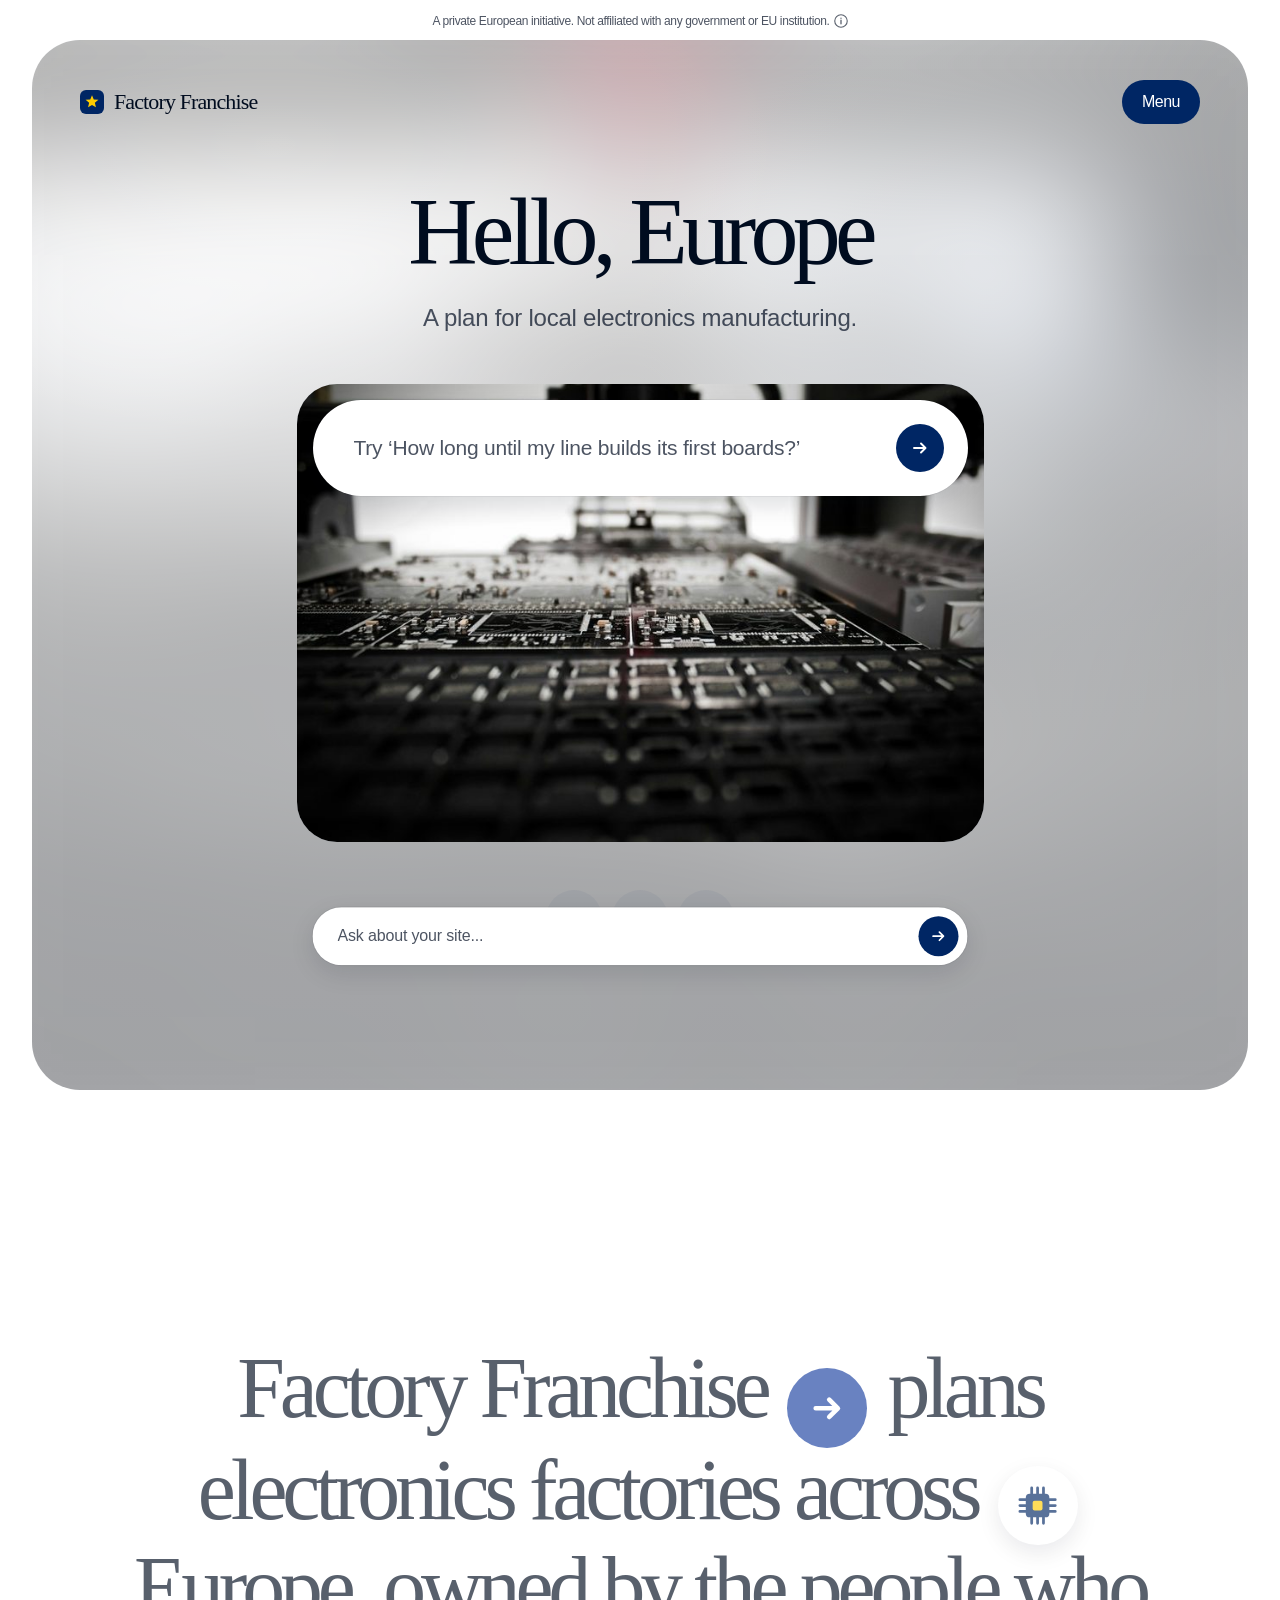
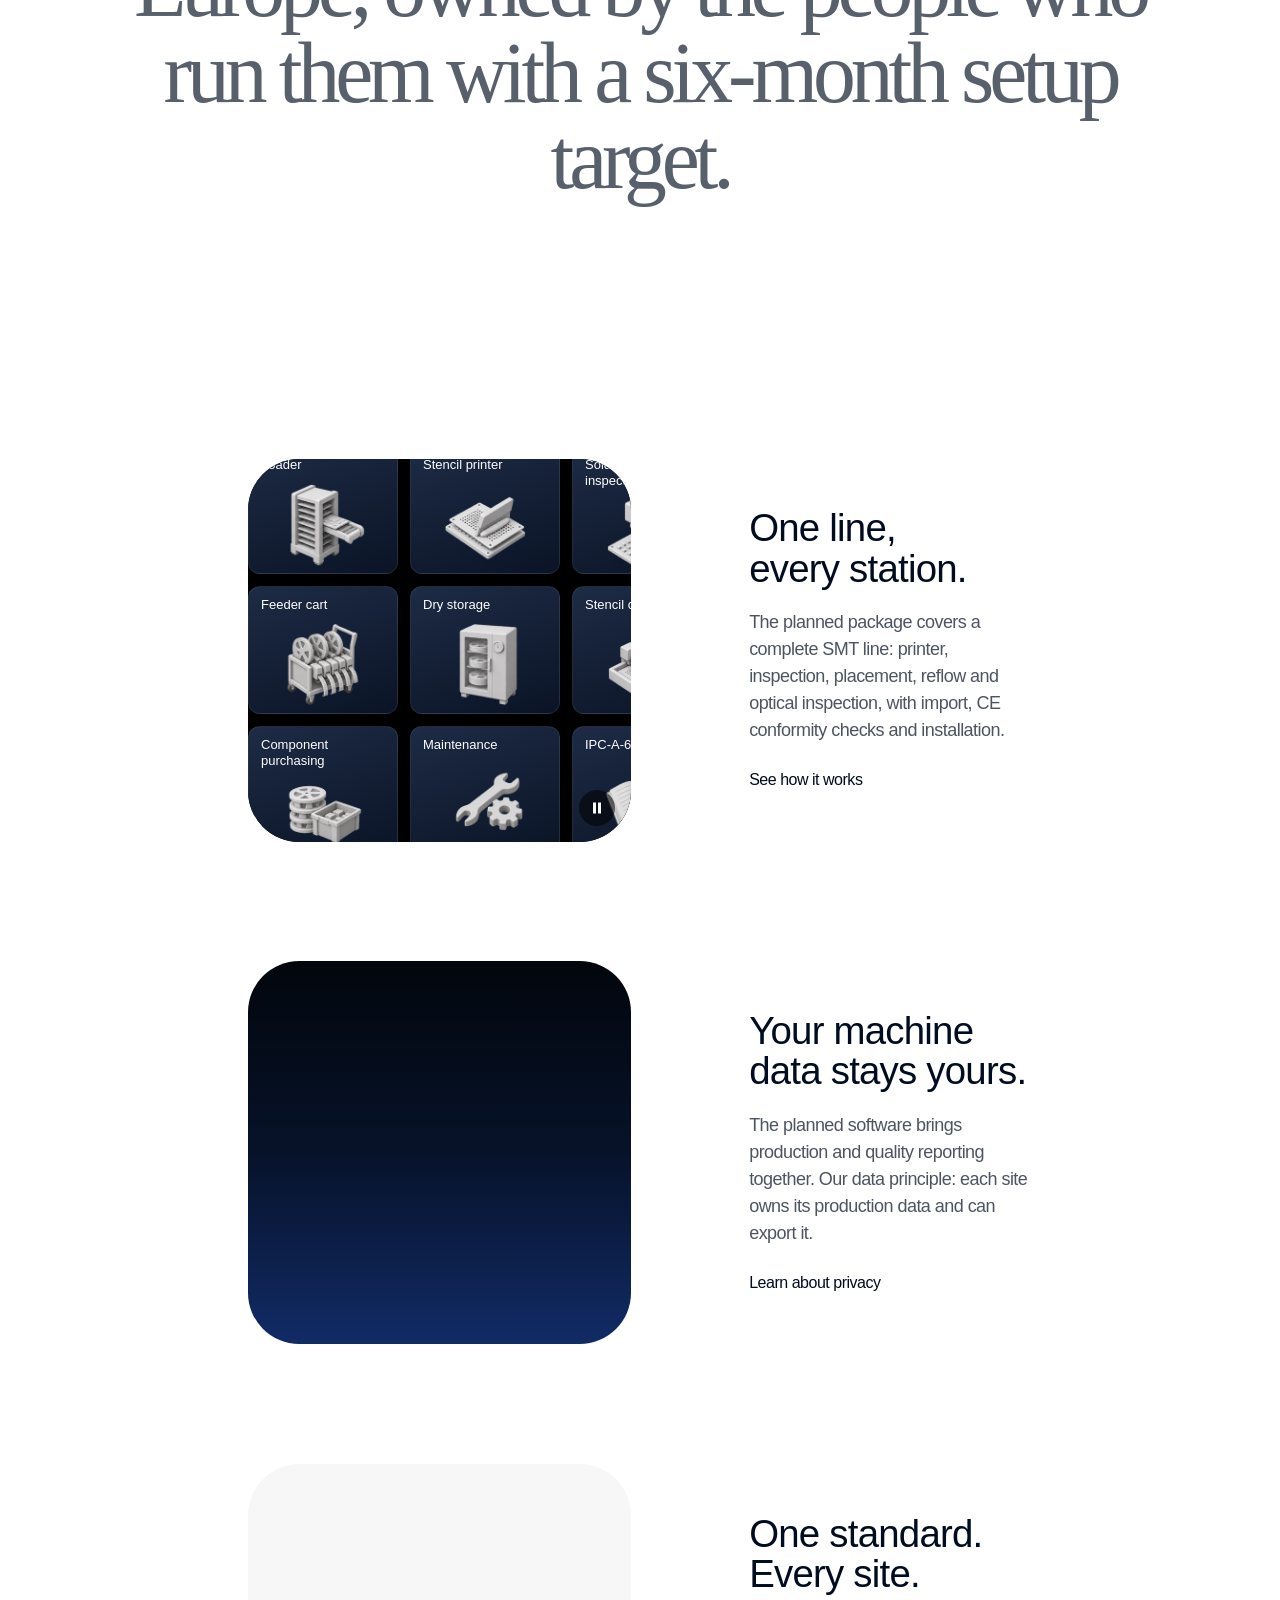
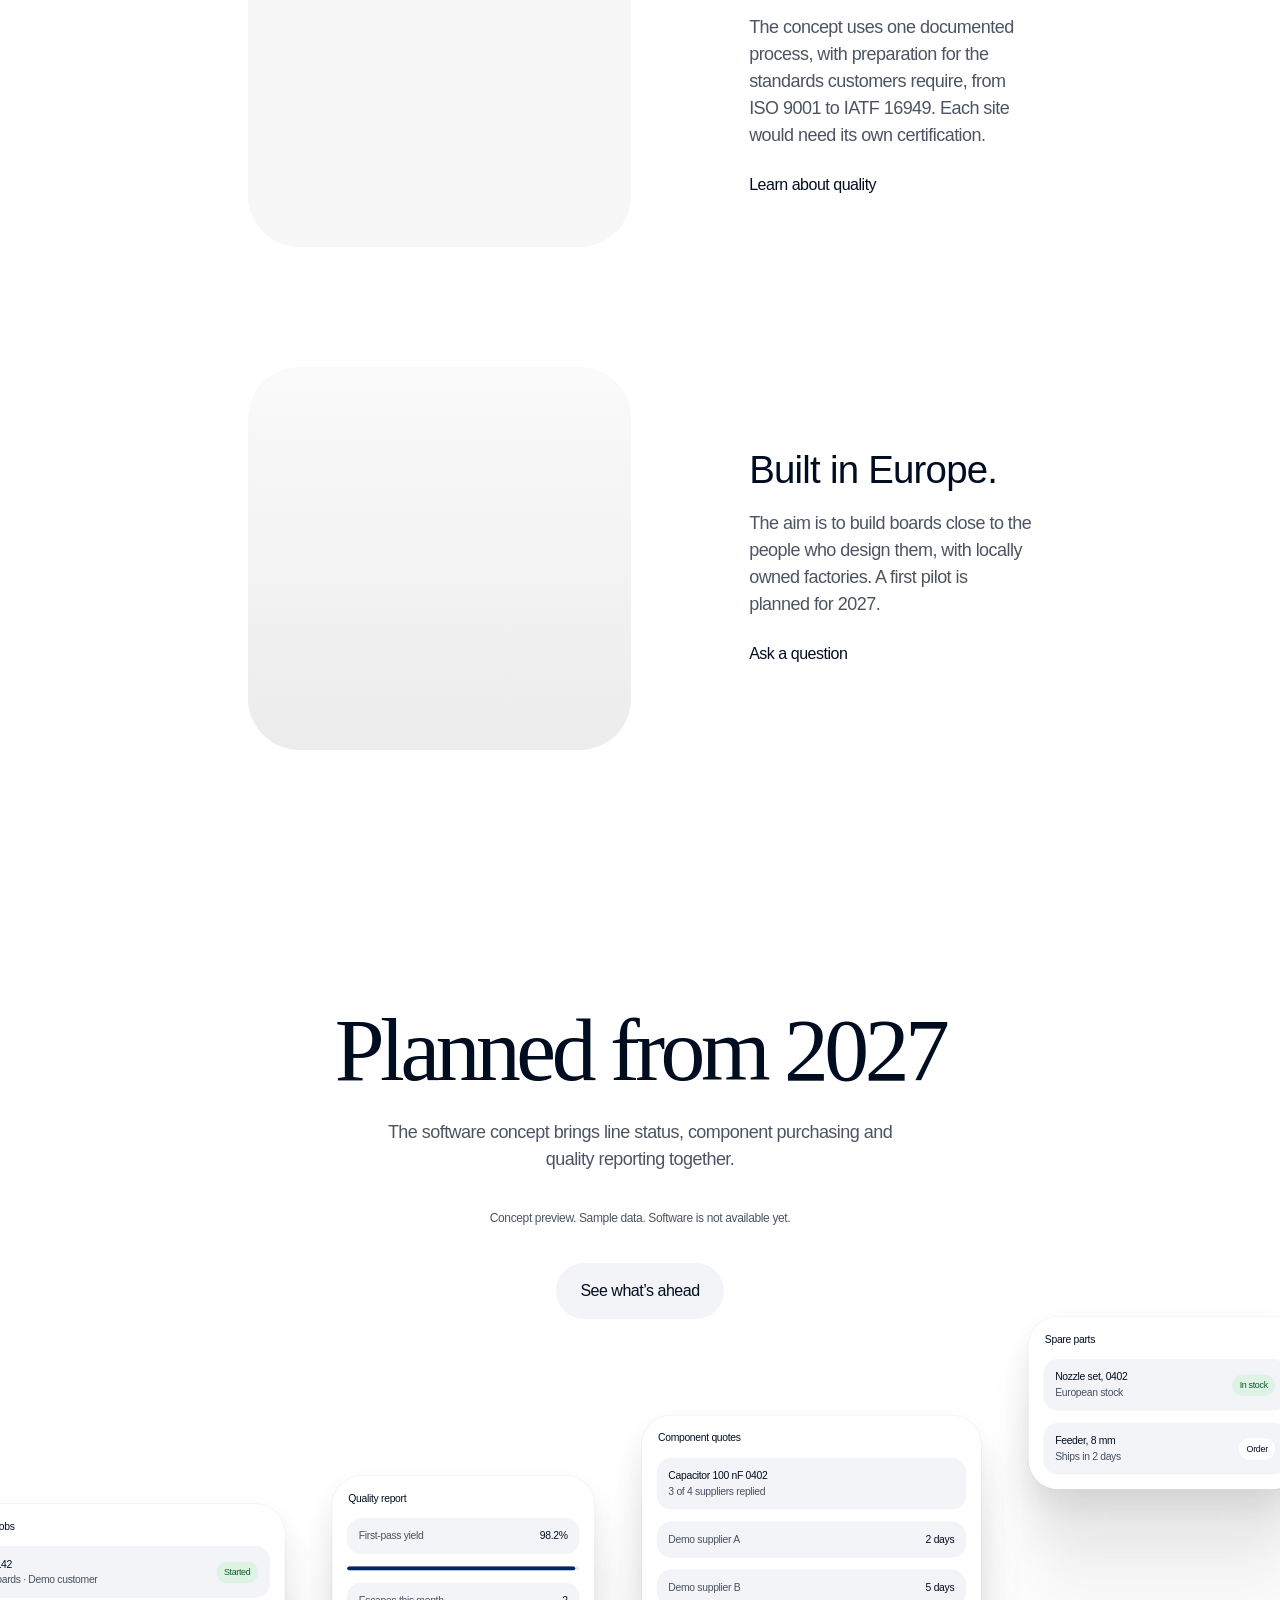
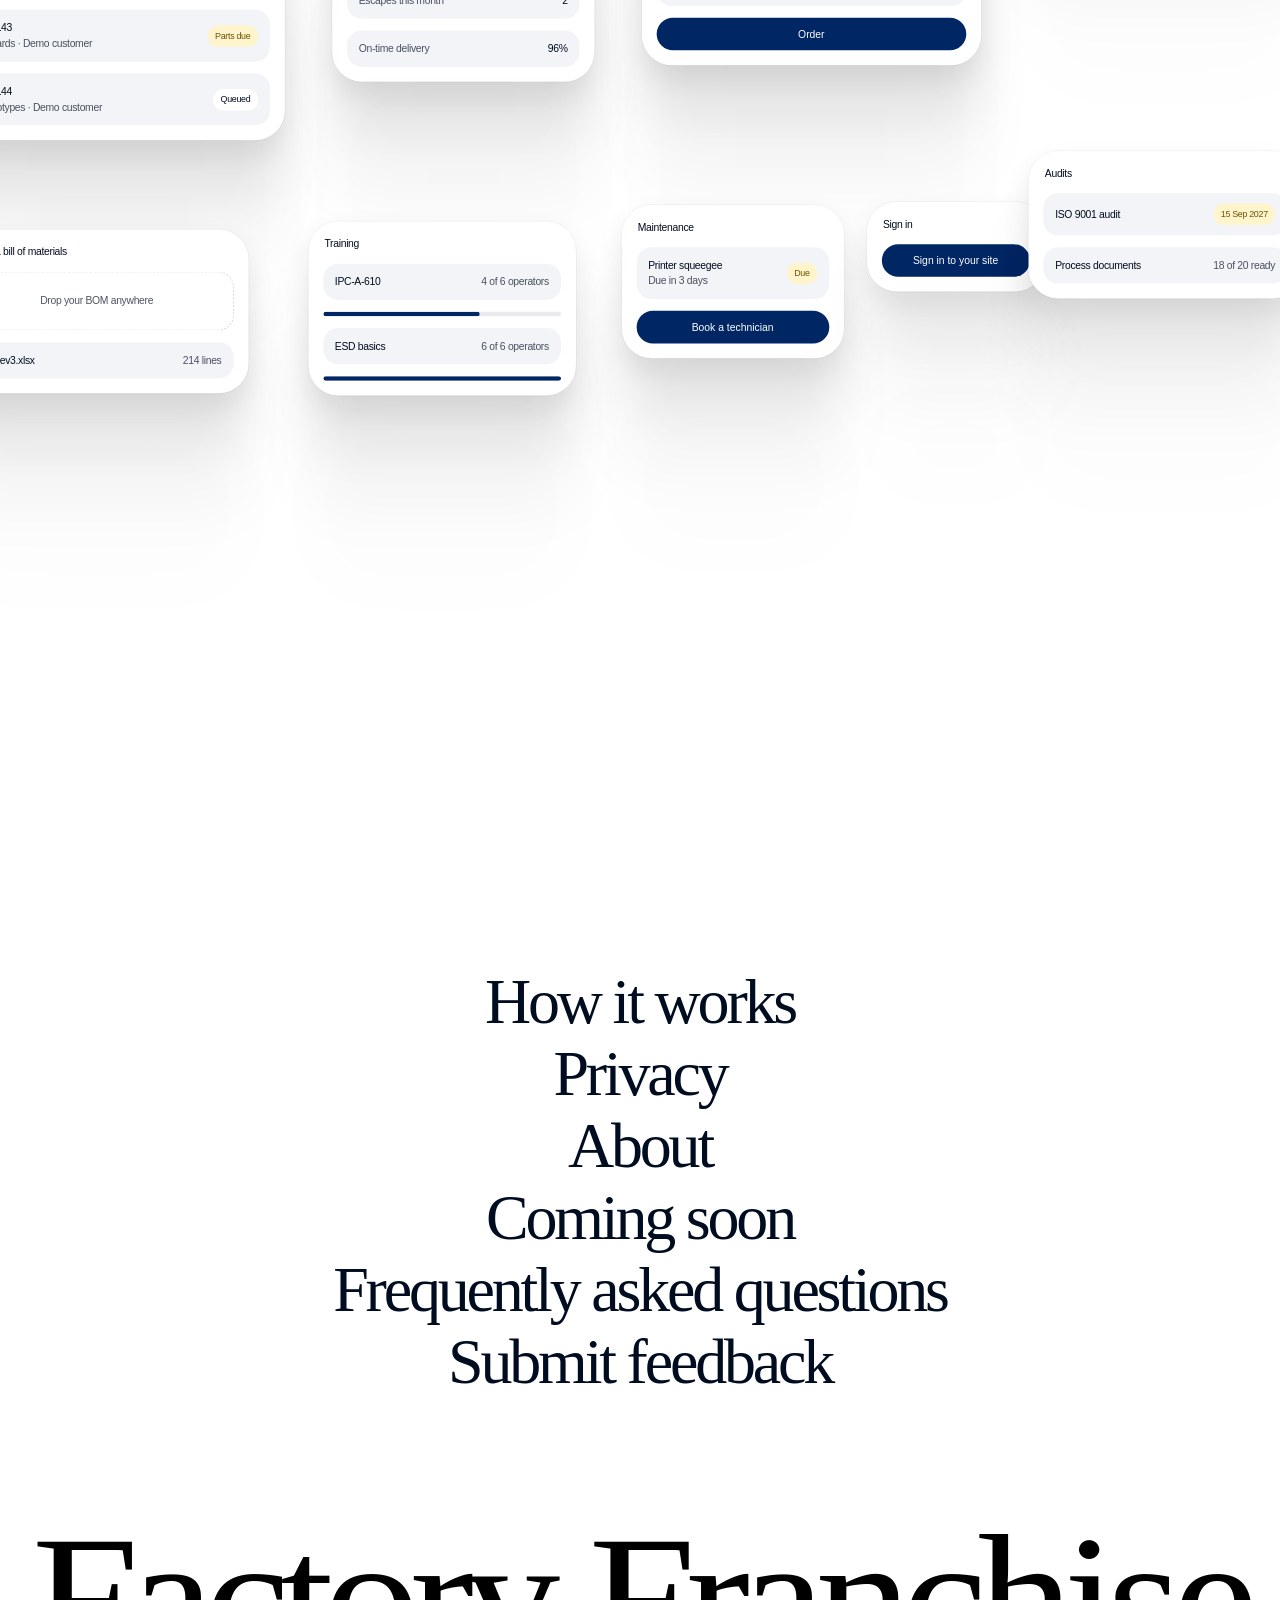
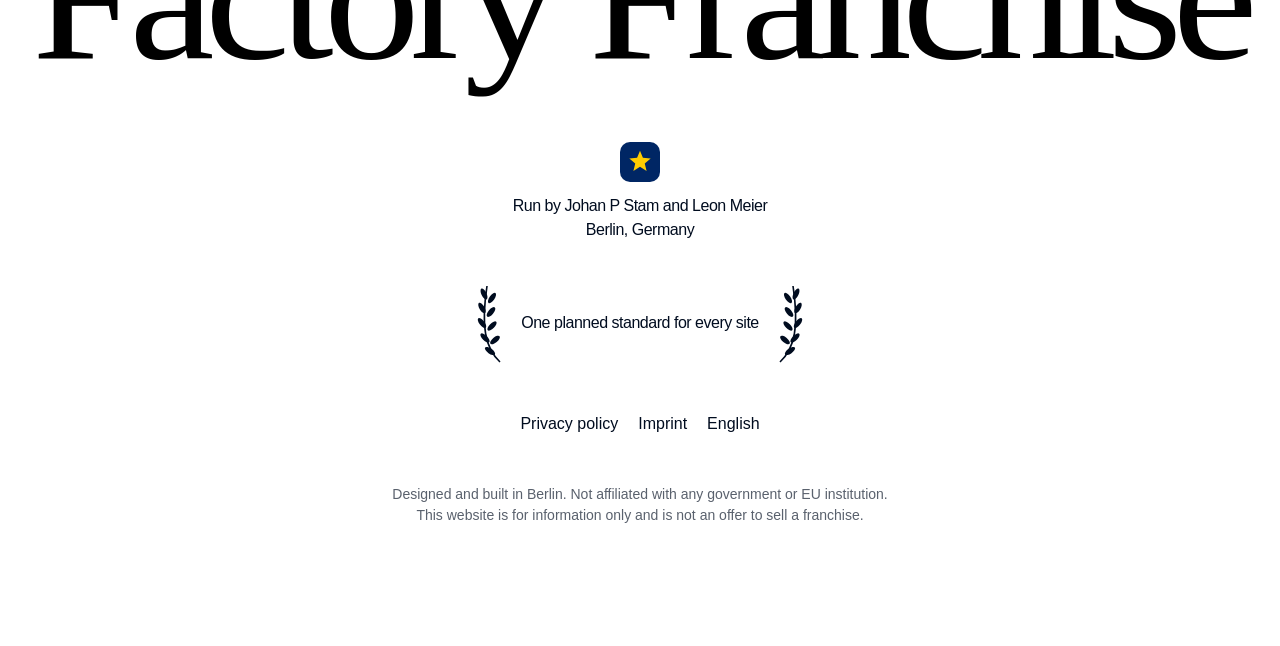
==== commit 691776a7: "Refresh restored brand assets in existing browser caches" ====
--- a/index.html
+++ b/index.html
@@ -11,20 +11,21 @@
 <meta property="og:title" content="Factory Franchise">
 <meta property="og:description" content="A private initiative planning local electronics manufacturing across Europe. A first pilot is planned for 2027.">
 <meta property="og:url" content="https://factory-franchise.eu/">
-<meta property="og:image" content="https://factory-franchise.eu/img/share-card.png">
+<meta property="og:image" content="https://factory-franchise.eu/img/share-card.png?v=32">
 <meta property="og:image:width" content="1200">
 <meta property="og:image:height" content="630">
 <meta property="og:image:alt" content="Factory Franchise. Local electronics manufacturing in Europe.">
 <meta name="twitter:card" content="summary_large_image">
 <meta name="twitter:title" content="Factory Franchise">
 <meta name="twitter:description" content="A private initiative planning local electronics manufacturing across Europe. A first pilot is planned for 2027.">
-<meta name="twitter:image" content="https://factory-franchise.eu/img/share-card.png">
+<meta name="twitter:image" content="https://factory-franchise.eu/img/share-card.png?v=32">
 <meta name="twitter:image:alt" content="Factory Franchise. Local electronics manufacturing in Europe.">
-<link rel="icon" href="favicon.svg" type="image/svg+xml">
-<link rel="icon" href="favicon.ico" sizes="32x32">
-<link rel="apple-touch-icon" href="apple-touch-icon.png" sizes="180x180">
-<link rel="stylesheet" href="site.css?v=31">
-<link rel="stylesheet" href="chat.css?v=31">
+<link rel="icon" href="favicon.svg?v=32" type="image/svg+xml">
+<link rel="icon" href="favicon.ico?v=32" sizes="32x32">
+<link rel="apple-touch-icon" href="apple-touch-icon.png?v=32" sizes="180x180">
+<link rel="preload" href="/fonts/helvetica-now-text-400.woff2" as="font" type="font/woff2" crossorigin>
+<link rel="stylesheet" href="site.css?v=32">
+<link rel="stylesheet" href="chat.css?v=32">
 <meta name="chat-endpoint" content="https://chat.factory-franchise.eu/api/chat">
 <meta name="chat-enabled" content="true">
 </head>
@@ -284,6 +285,6 @@
   </nav>
 </dialog>
 
-<script type="module" src="site.js?v=31"></script>
+<script type="module" src="site.js?v=32"></script>
 </body>
 </html>
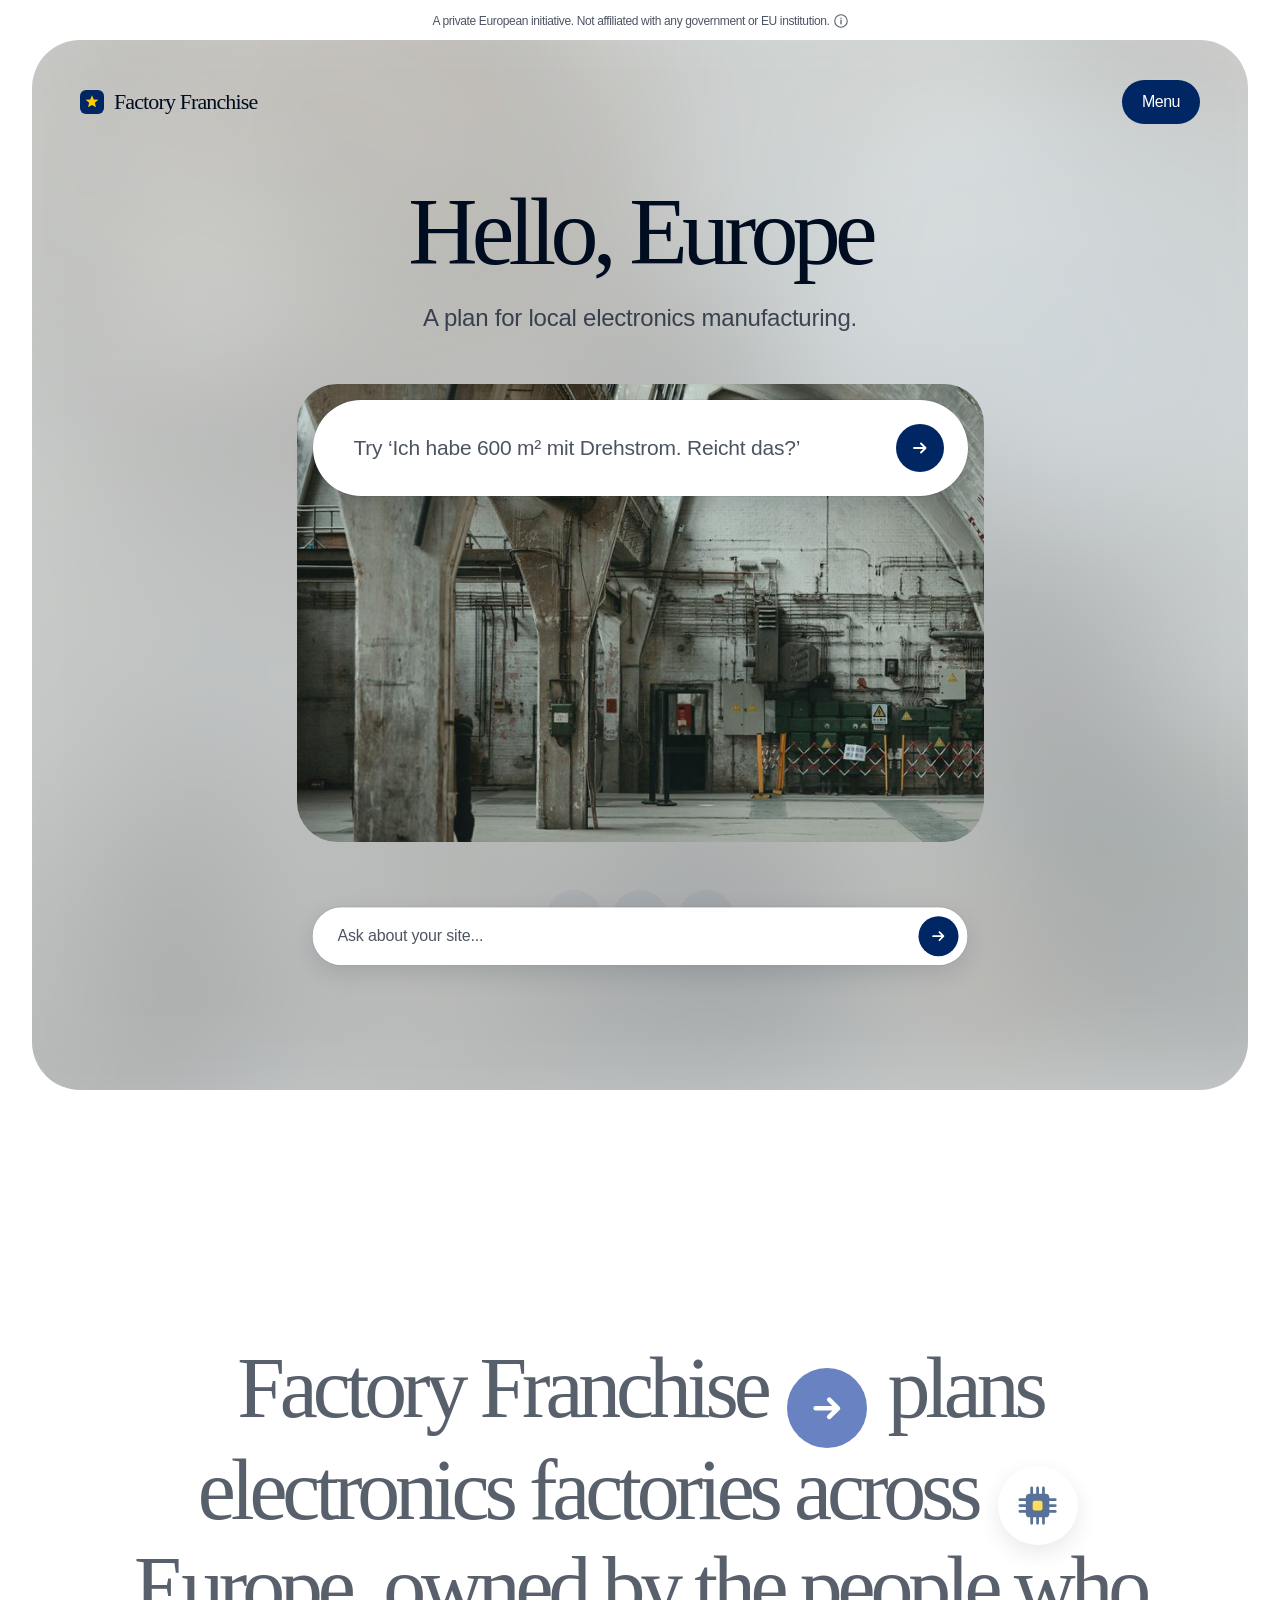
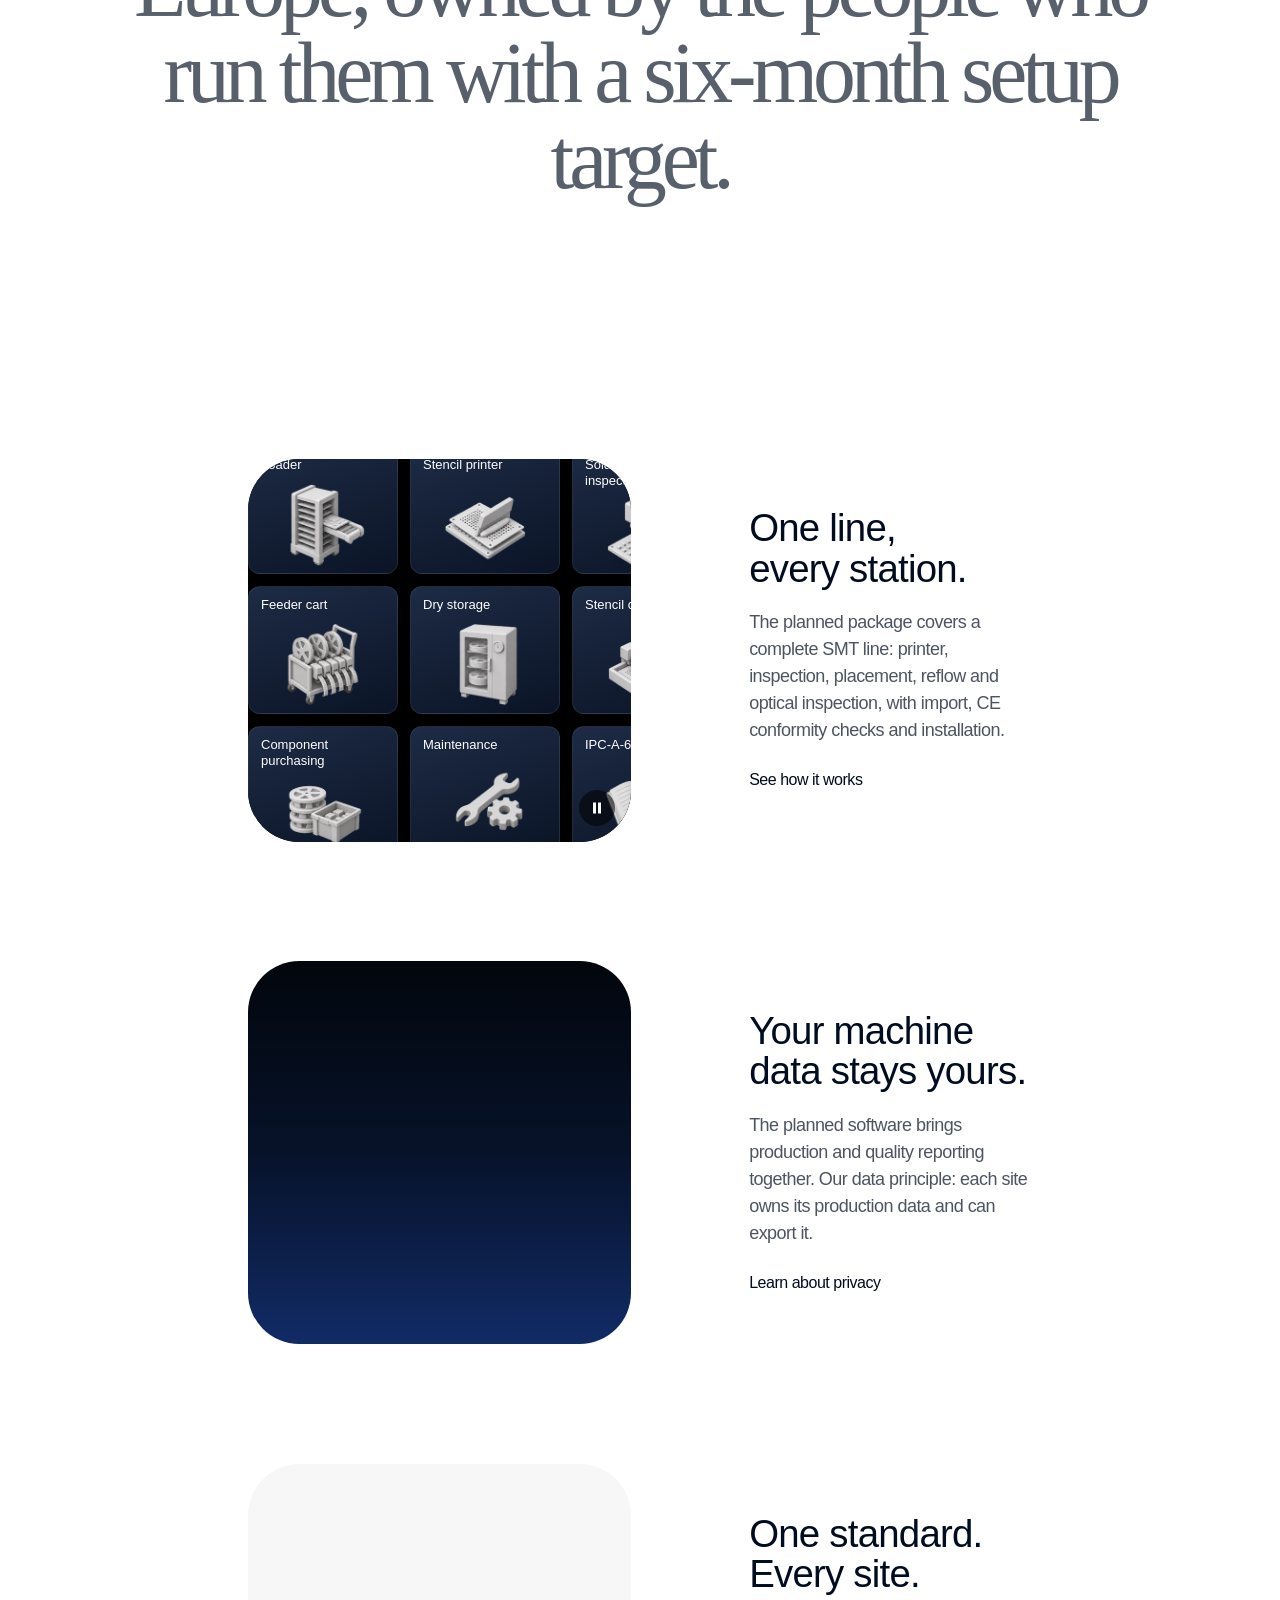
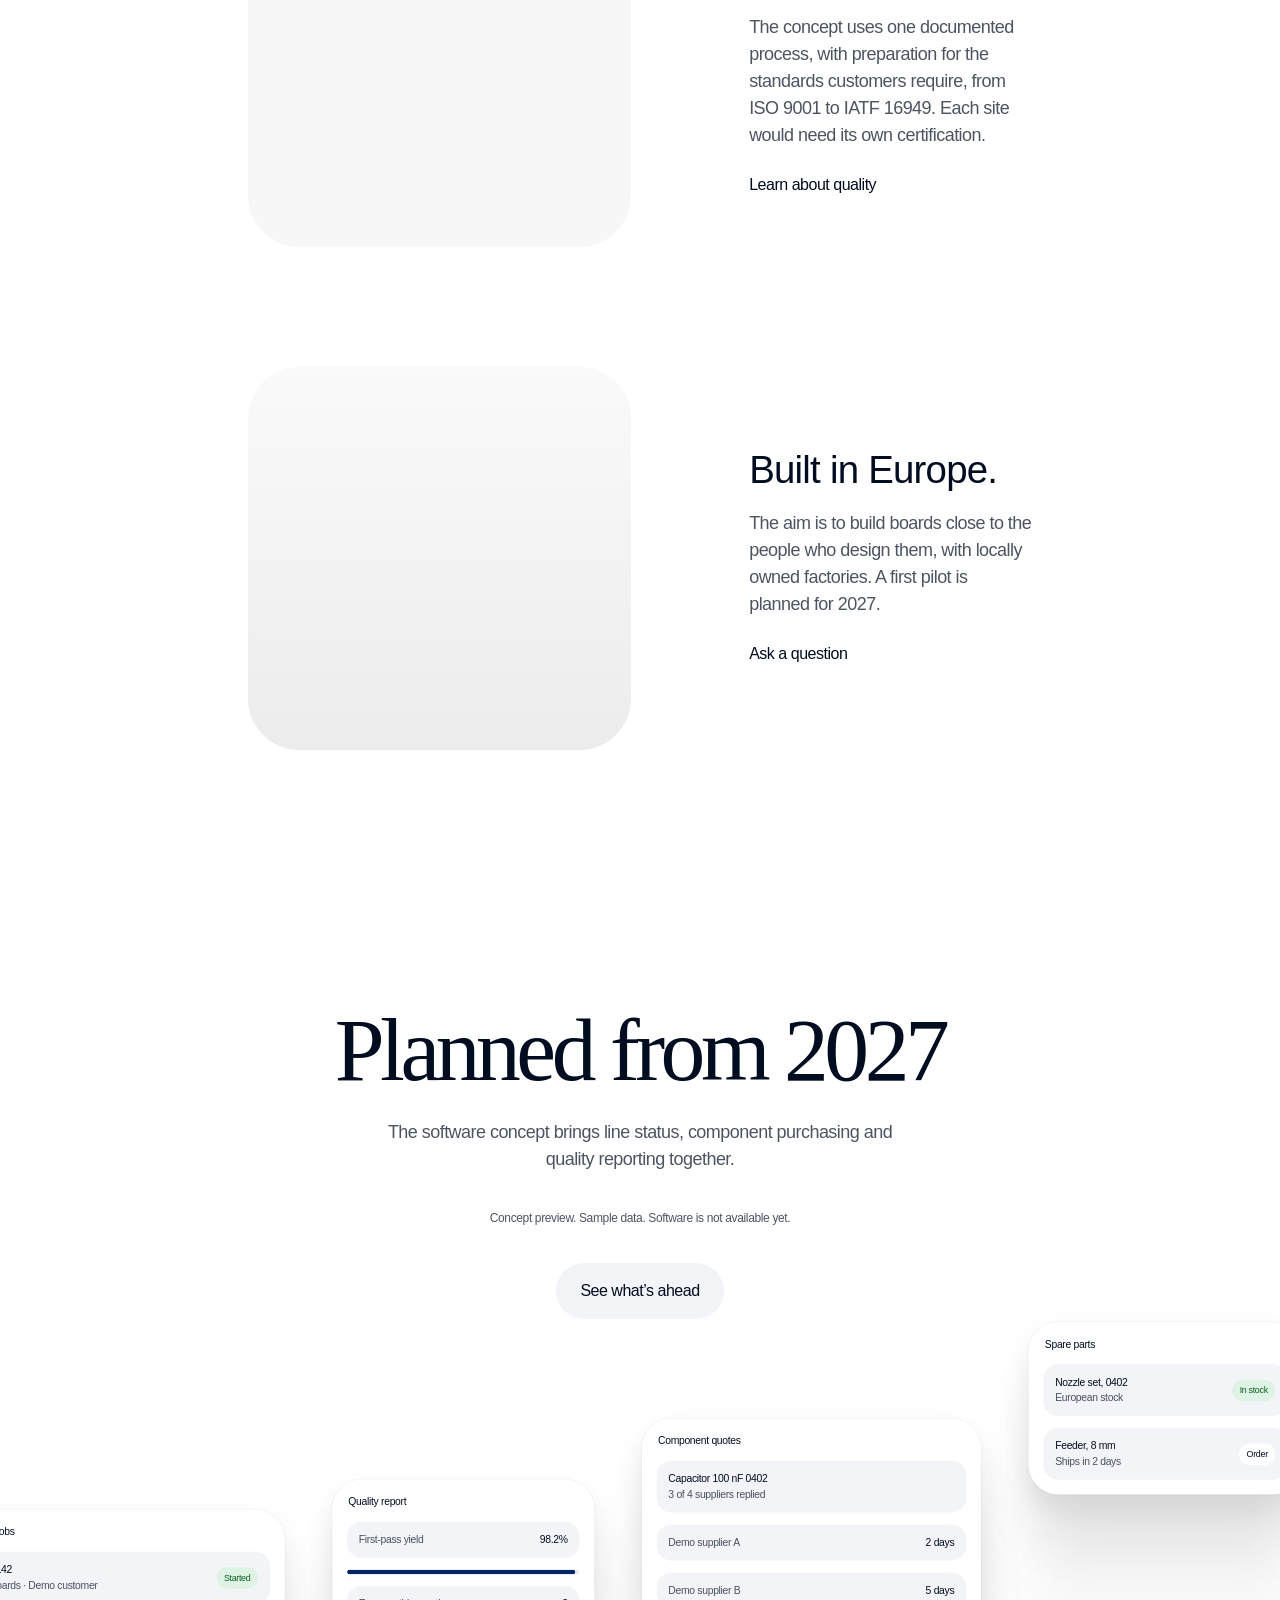
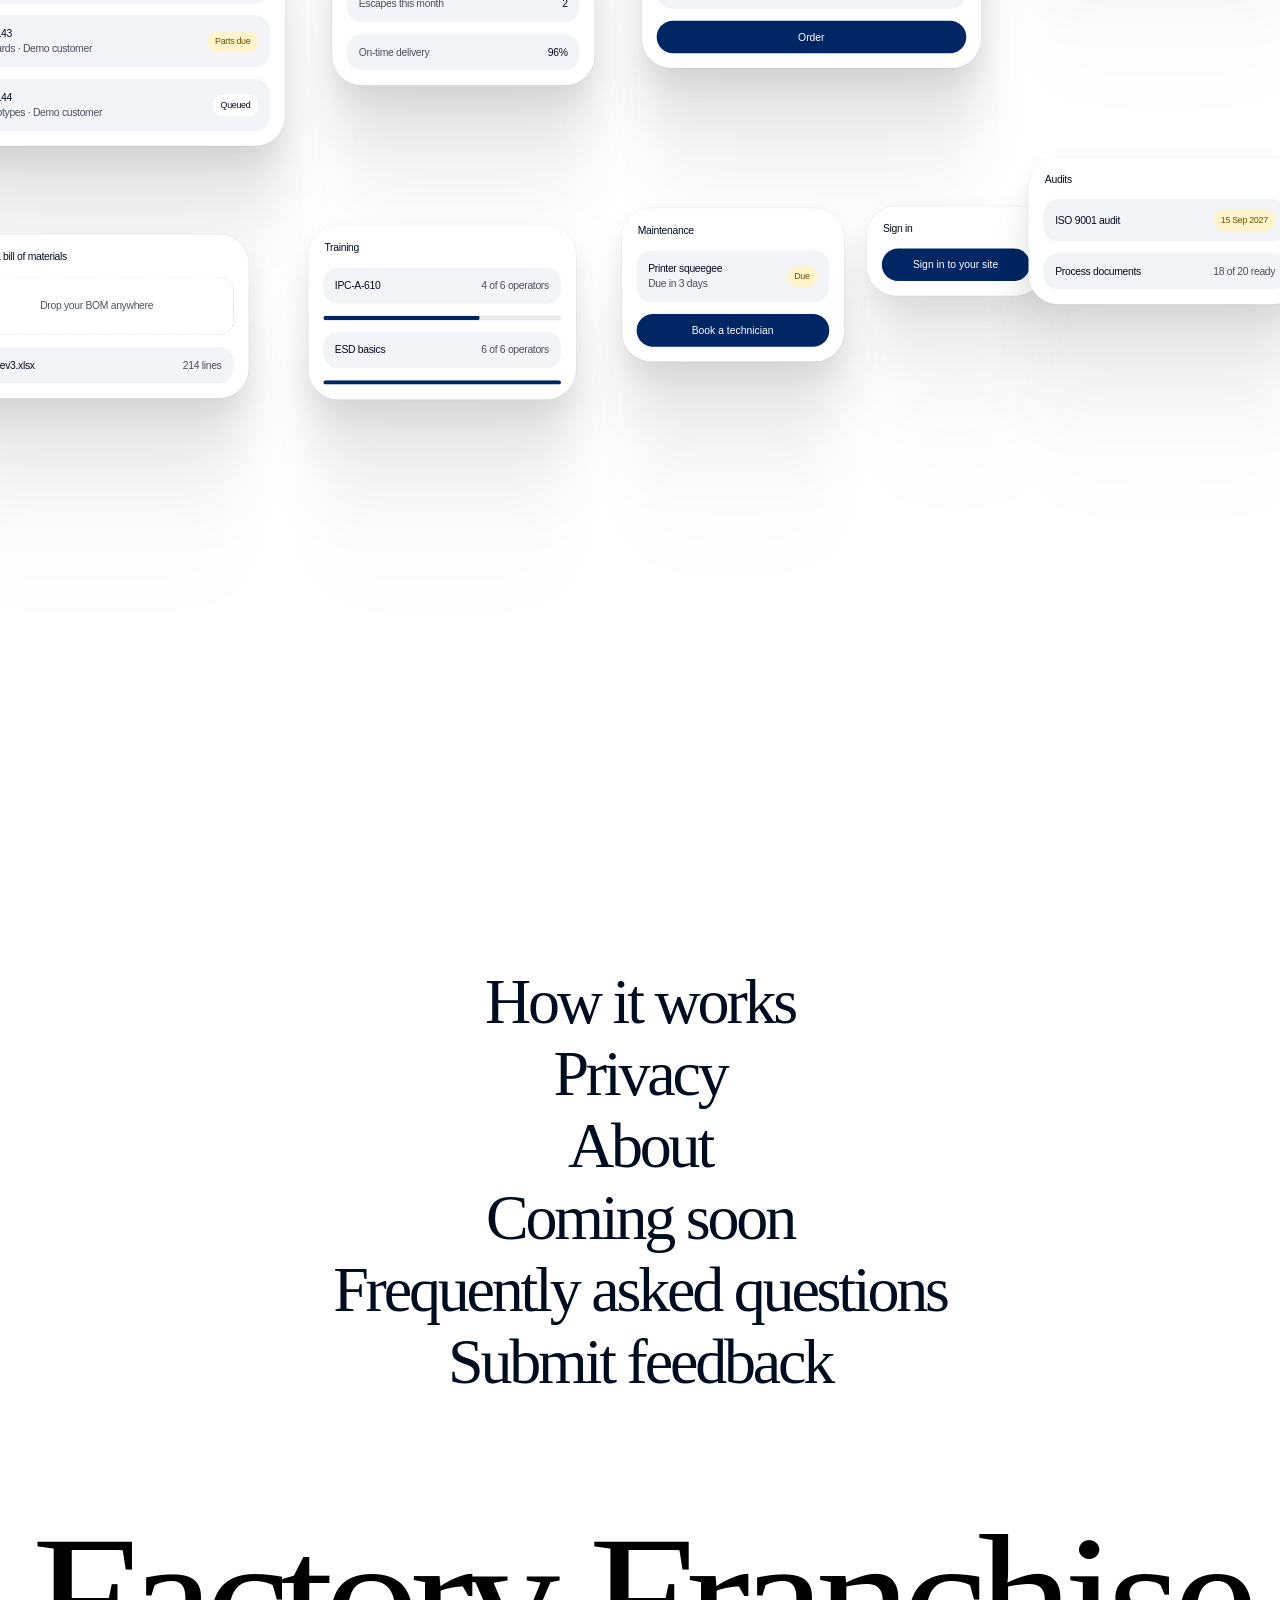
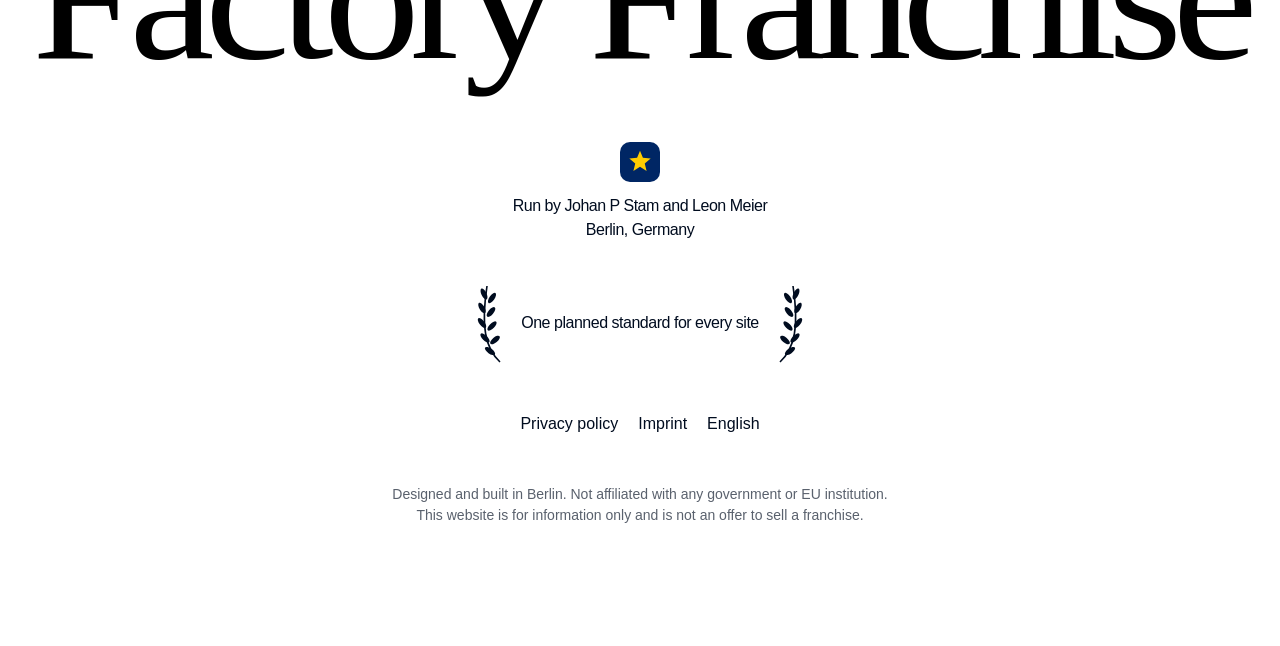
==== commit 53474c68: "Preserve numbered response layout during streaming" ====
--- a/index.html
+++ b/index.html
@@ -11,21 +11,21 @@
 <meta property="og:title" content="Factory Franchise">
 <meta property="og:description" content="A private initiative planning local electronics manufacturing across Europe. A first pilot is planned for 2027.">
 <meta property="og:url" content="https://factory-franchise.eu/">
-<meta property="og:image" content="https://factory-franchise.eu/img/share-card.png?v=32">
+<meta property="og:image" content="https://factory-franchise.eu/img/share-card.png?v=33">
 <meta property="og:image:width" content="1200">
 <meta property="og:image:height" content="630">
 <meta property="og:image:alt" content="Factory Franchise. Local electronics manufacturing in Europe.">
 <meta name="twitter:card" content="summary_large_image">
 <meta name="twitter:title" content="Factory Franchise">
 <meta name="twitter:description" content="A private initiative planning local electronics manufacturing across Europe. A first pilot is planned for 2027.">
-<meta name="twitter:image" content="https://factory-franchise.eu/img/share-card.png?v=32">
+<meta name="twitter:image" content="https://factory-franchise.eu/img/share-card.png?v=33">
 <meta name="twitter:image:alt" content="Factory Franchise. Local electronics manufacturing in Europe.">
-<link rel="icon" href="favicon.svg?v=32" type="image/svg+xml">
-<link rel="icon" href="favicon.ico?v=32" sizes="32x32">
-<link rel="apple-touch-icon" href="apple-touch-icon.png?v=32" sizes="180x180">
+<link rel="icon" href="favicon.svg?v=33" type="image/svg+xml">
+<link rel="icon" href="favicon.ico?v=33" sizes="32x32">
+<link rel="apple-touch-icon" href="apple-touch-icon.png?v=33" sizes="180x180">
 <link rel="preload" href="/fonts/helvetica-now-text-400.woff2" as="font" type="font/woff2" crossorigin>
-<link rel="stylesheet" href="site.css?v=32">
-<link rel="stylesheet" href="chat.css?v=32">
+<link rel="stylesheet" href="site.css?v=33">
+<link rel="stylesheet" href="chat.css?v=33">
 <meta name="chat-endpoint" content="https://chat.factory-franchise.eu/api/chat">
 <meta name="chat-enabled" content="true">
 </head>
@@ -285,6 +285,6 @@
   </nav>
 </dialog>
 
-<script type="module" src="site.js?v=32"></script>
+<script type="module" src="site.js?v=33"></script>
 </body>
 </html>
--- a/chat.css
+++ b/chat.css
@@ -32,9 +32,10 @@
 .ff-chat-answer-text h3 { font: 500 16px/24px "FF Chat Text", Arial, sans-serif; letter-spacing: -.03em; }
 .ff-chat-answer-text h3 + * { margin-top: 16px; }
 .ff-chat-answer-text strong { font-weight: 500; }
-.ff-chat-answer-text ul { list-style: none; padding-left: 16px; }
+.ff-chat-answer-text ul, .ff-chat-answer-text ol { counter-reset: item; list-style: none; padding-left: 16px; }
 .ff-chat-answer-text li { position: relative; padding-left: 24px; margin-top: 8px; }
 .ff-chat-answer-text li::before { content: "•"; position: absolute; left: 0; font-weight: 500; }
+.ff-chat-answer-text ol li::before { counter-increment: item; content: counter(item) "."; font-weight: 400; }
 .ff-chat-answer-text li:first-child { margin-top: 0; }
 .ff-chat-token { animation: ff-chat-fade .15s ease both; }
 .ff-chat-actions { display: flex; align-items: start; gap: 8px; position: relative; margin-top: 24px; animation: ff-chat-fade .28s linear both; }
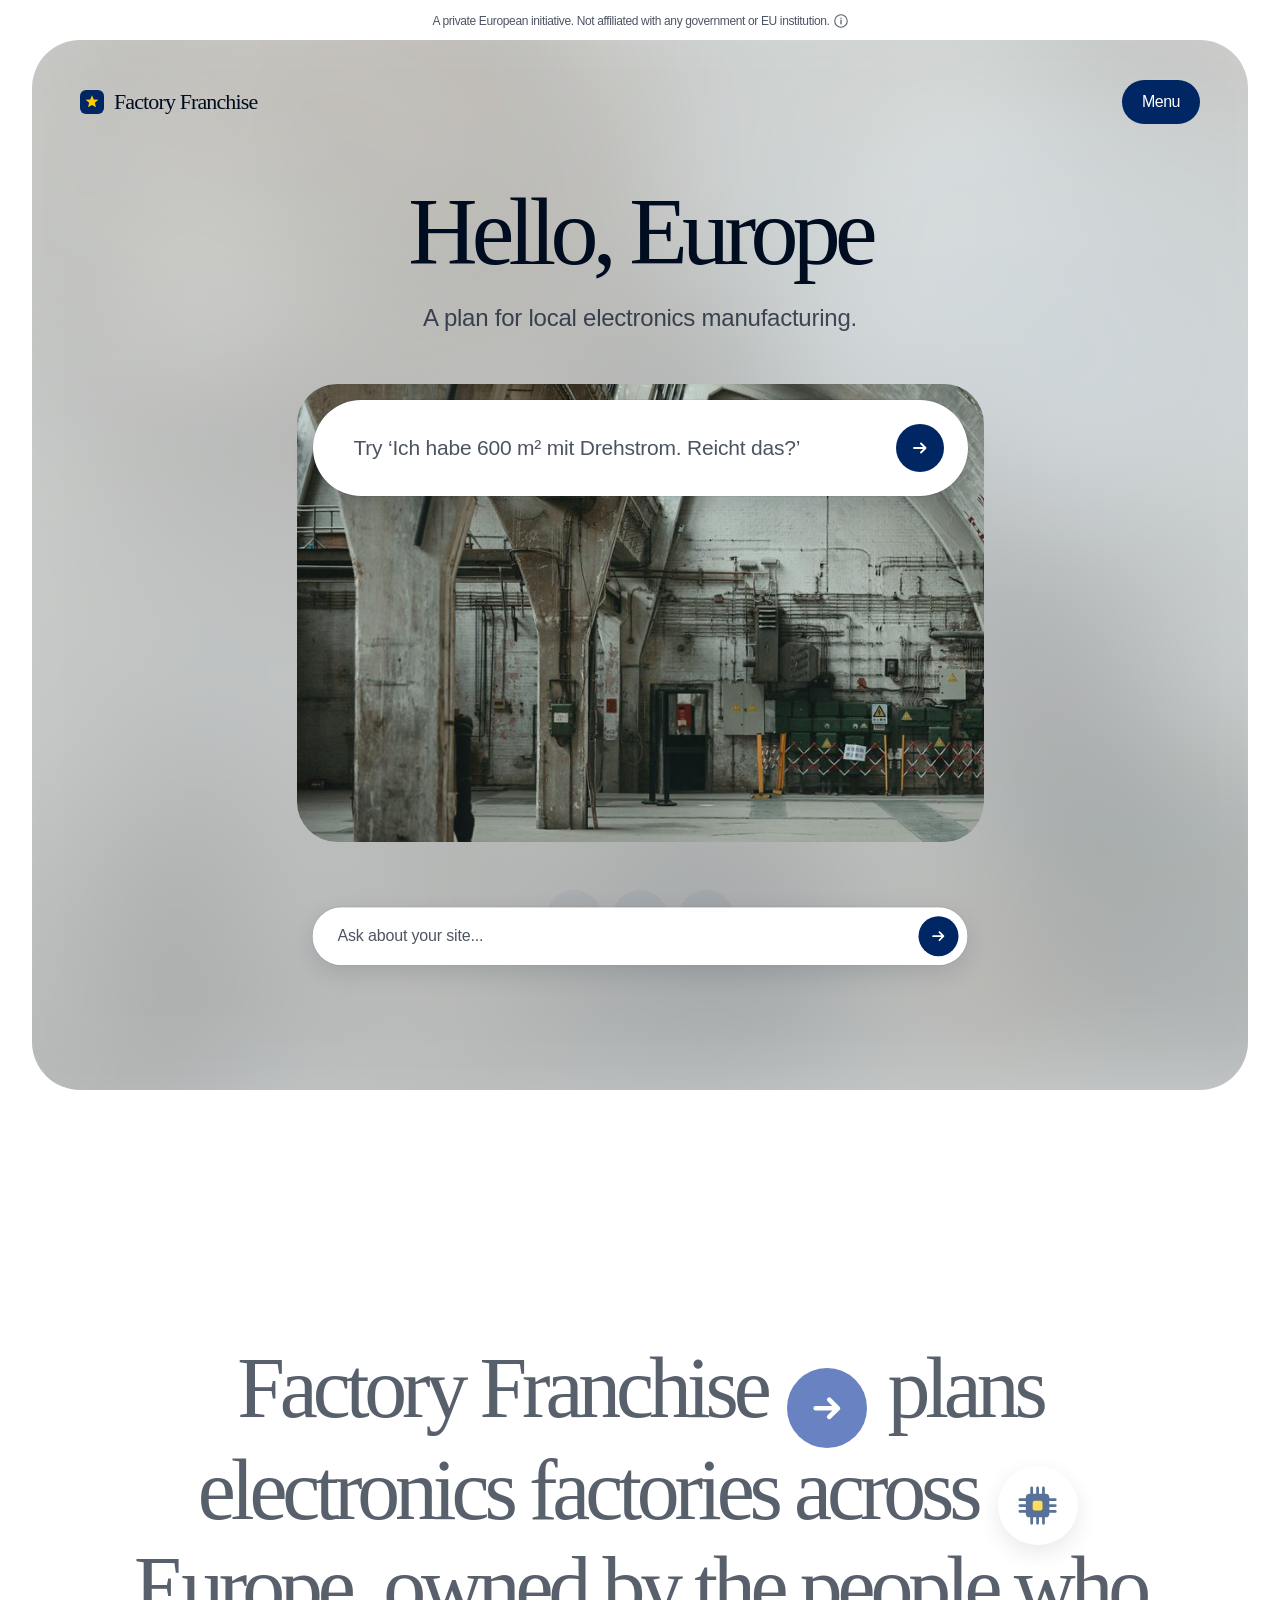
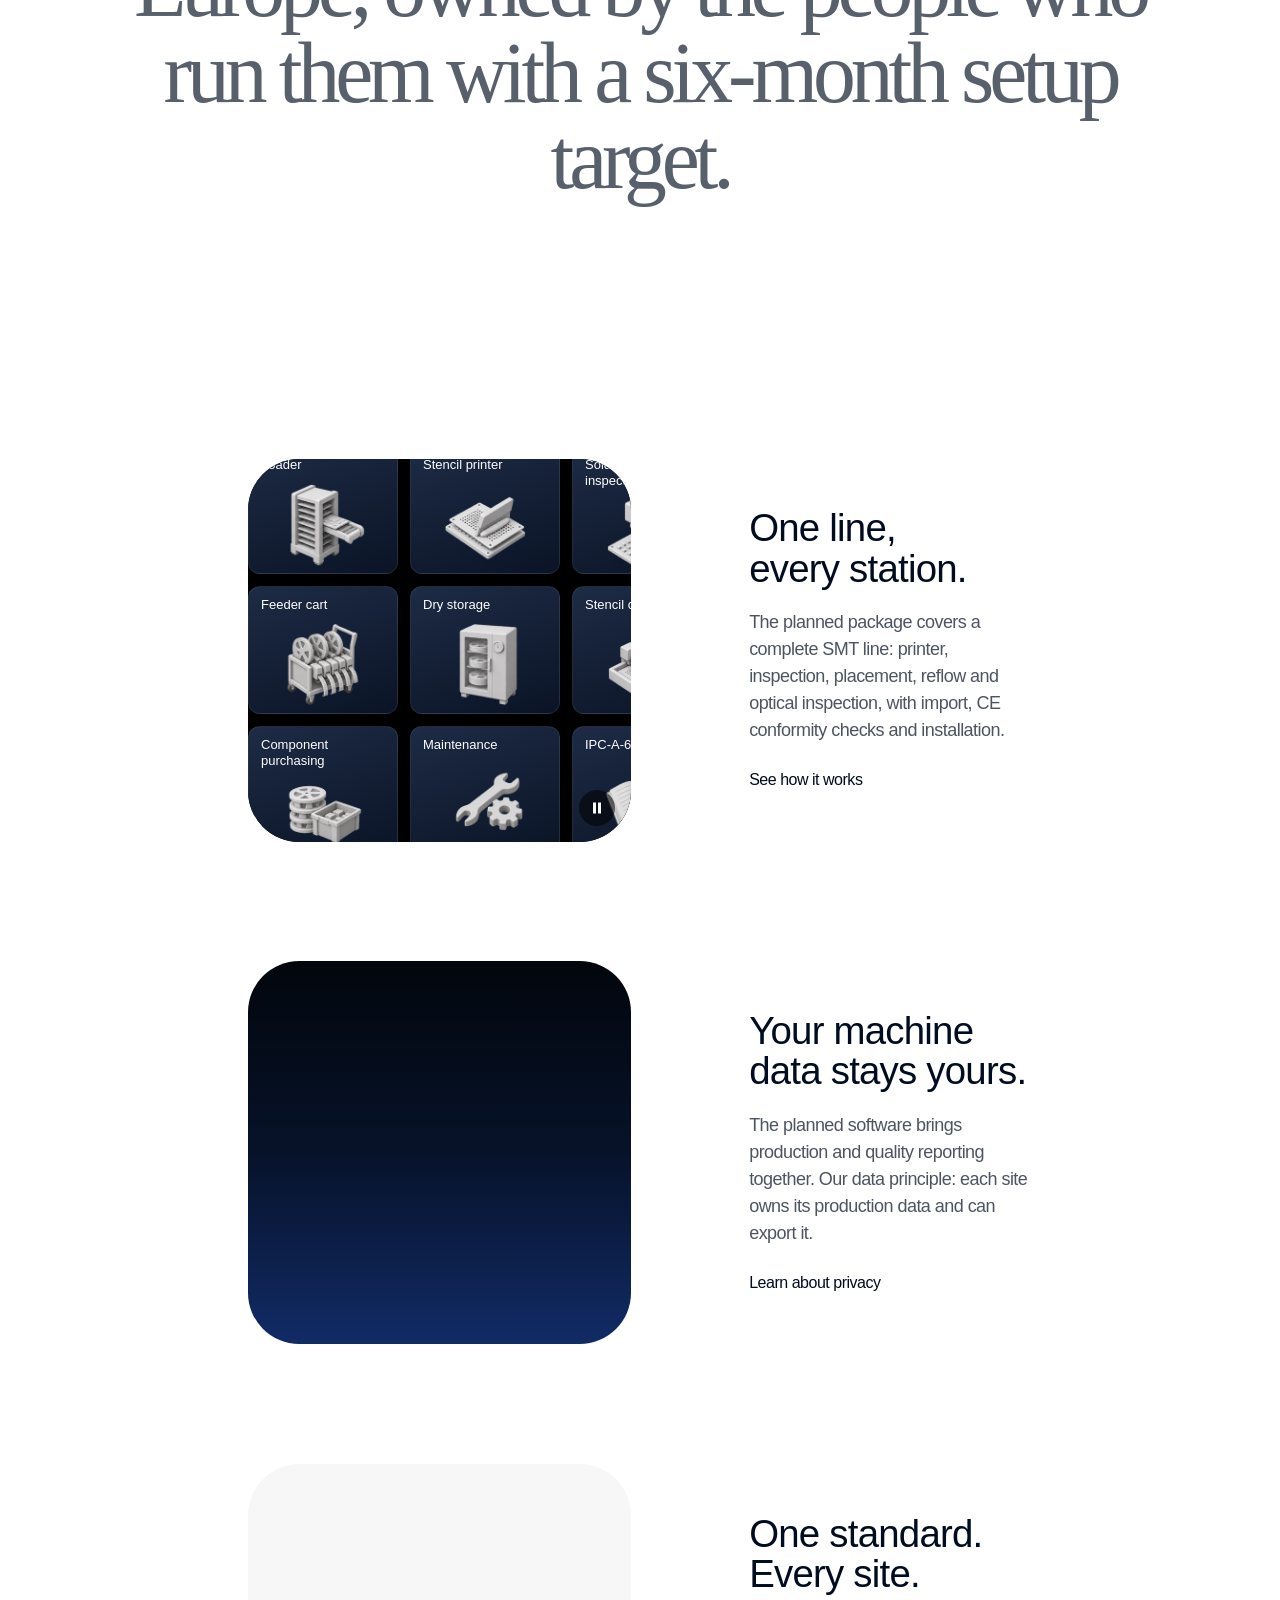
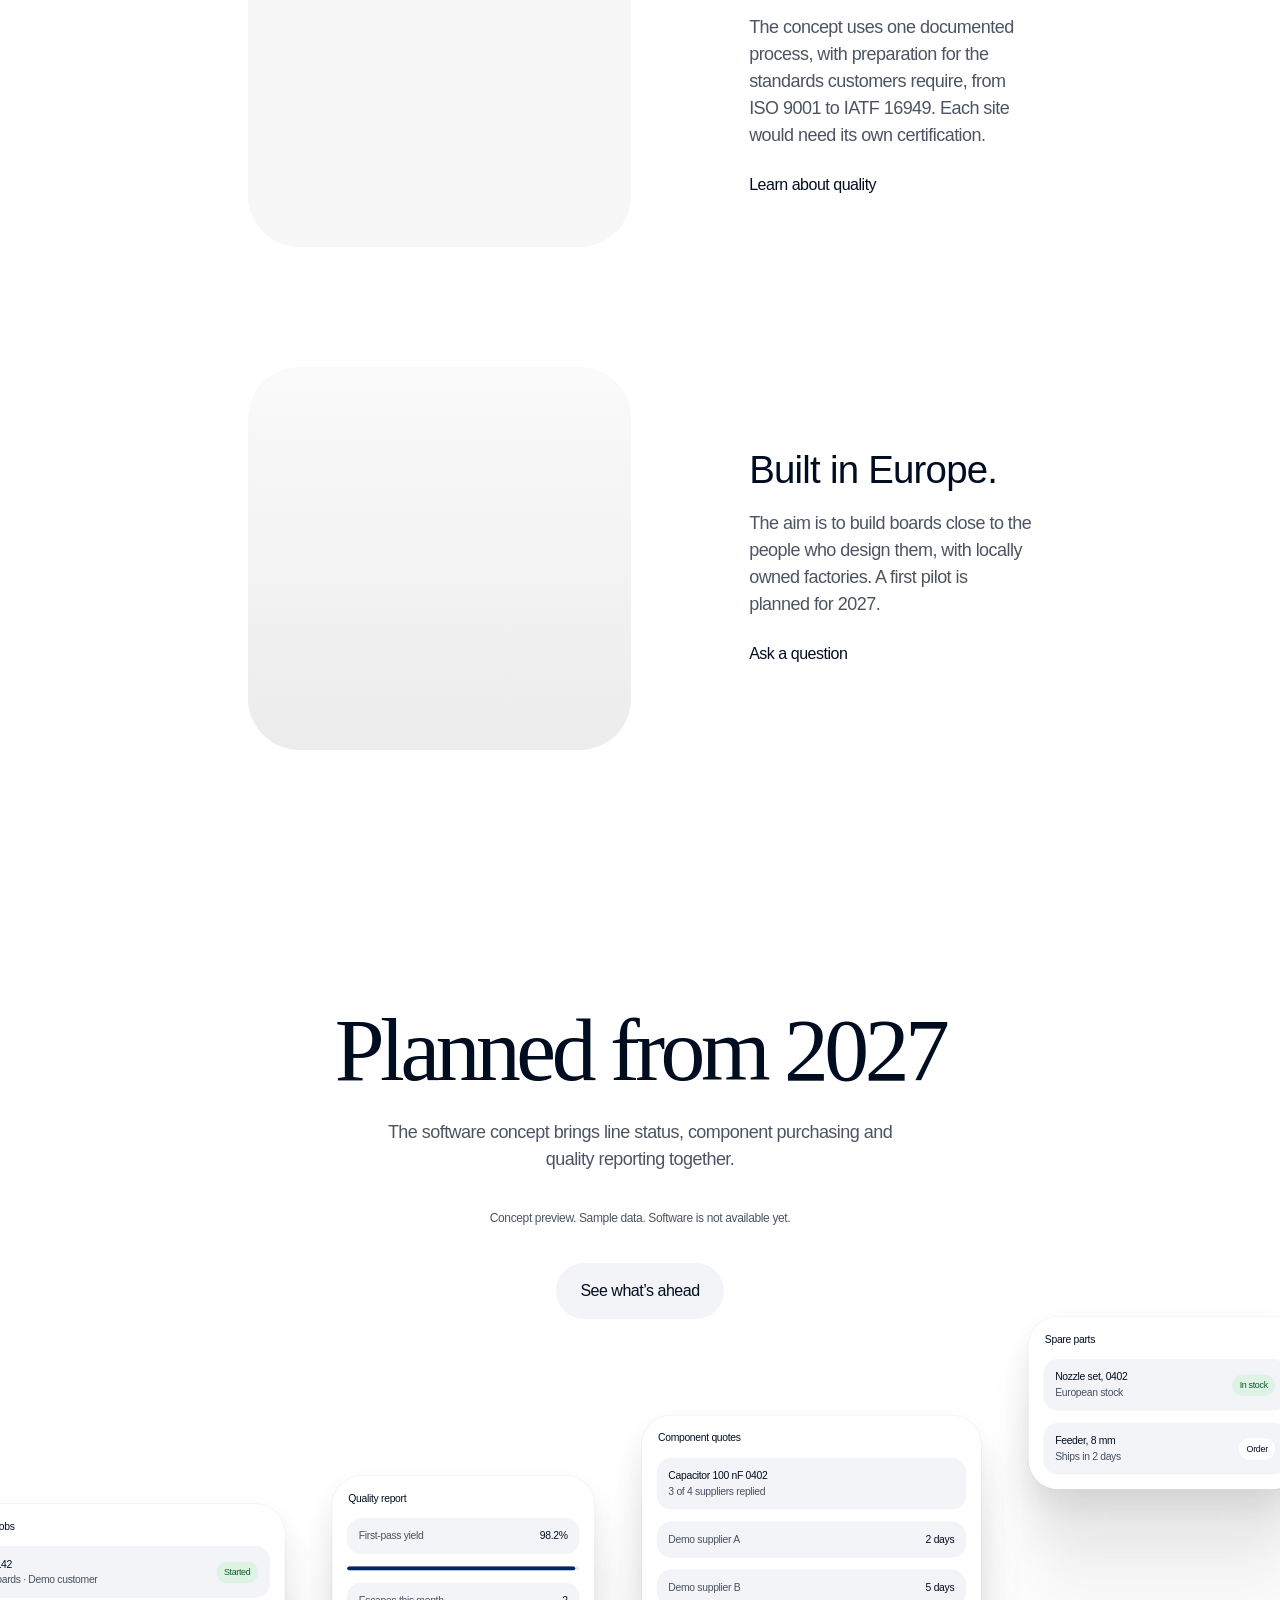
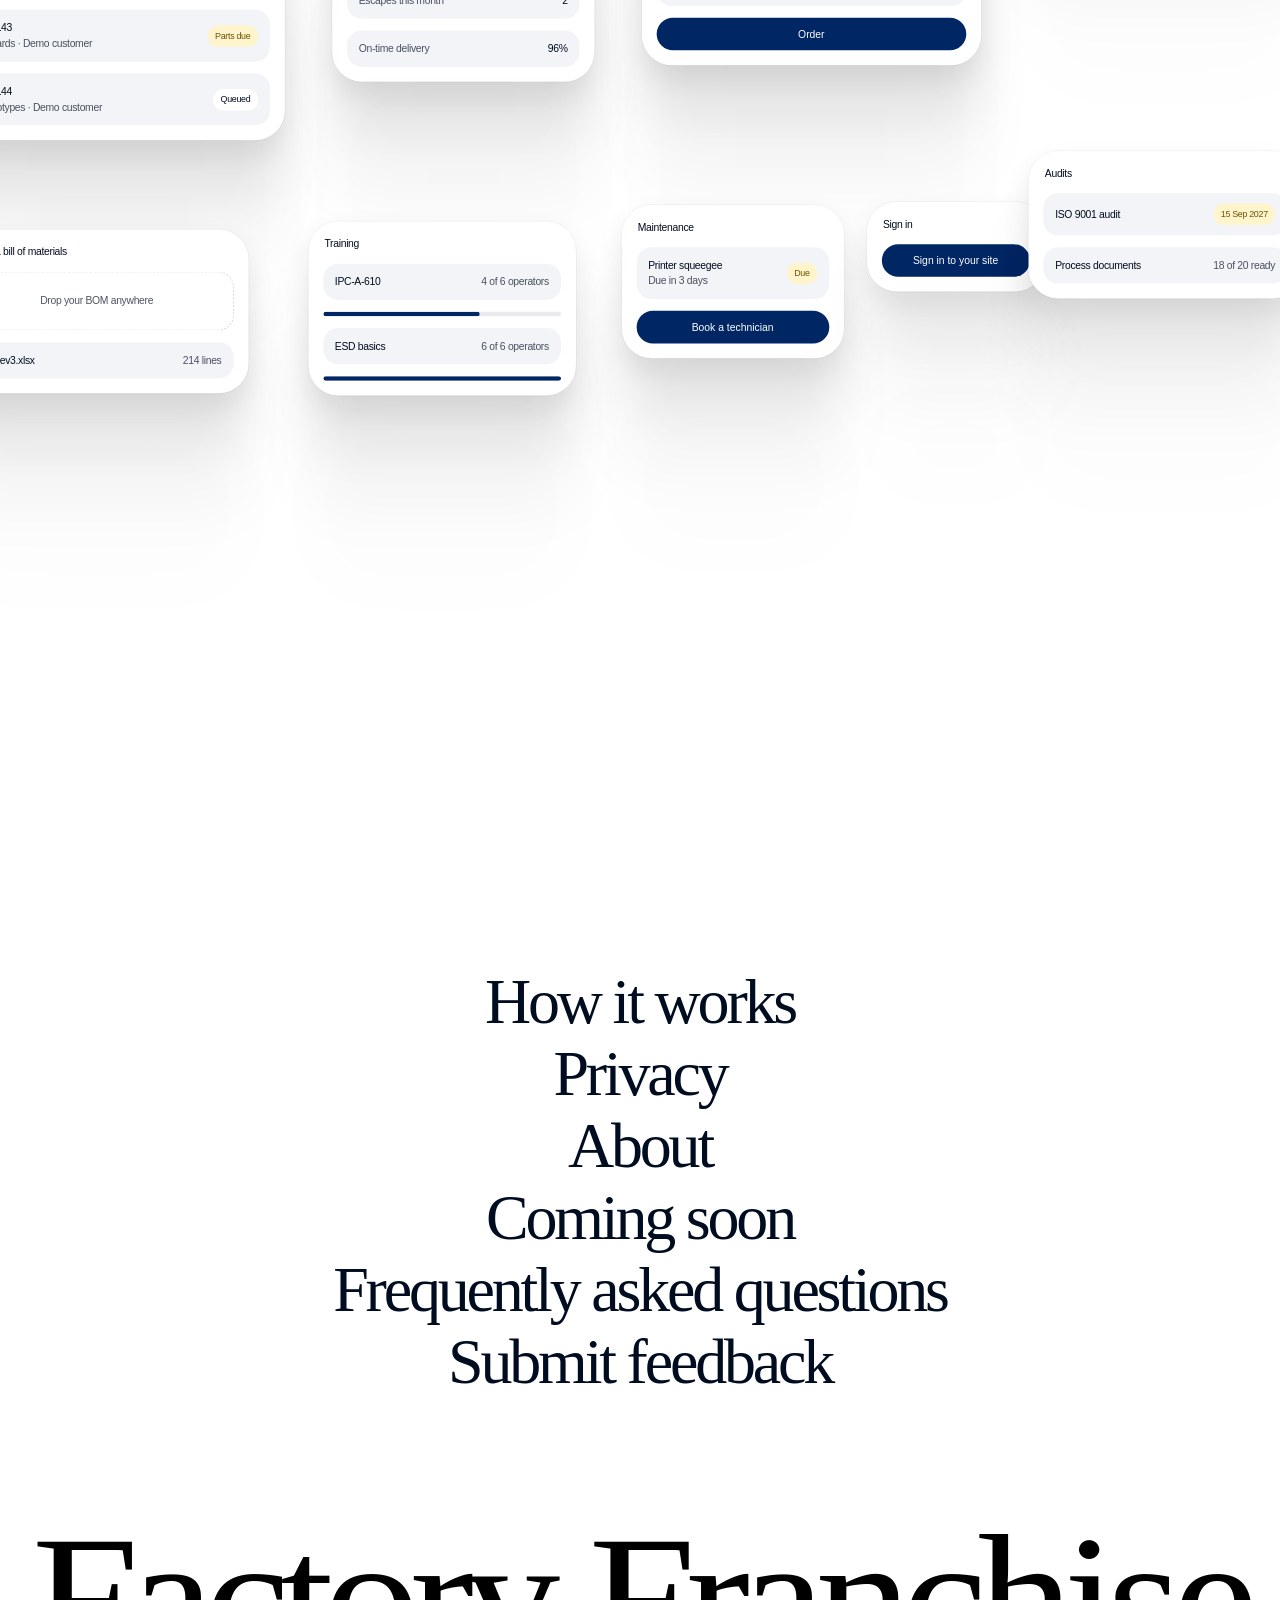
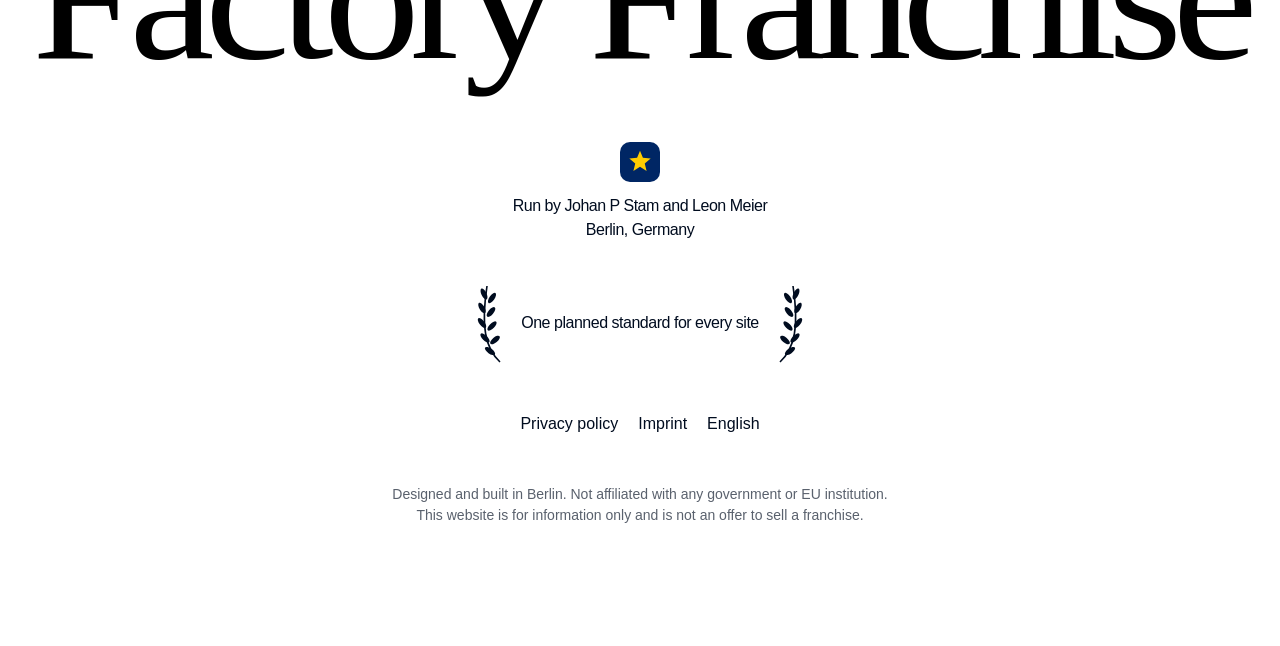
==== commit ac8ce523: "Keep numbering across separate list paragraphs" ====
--- a/index.html
+++ b/index.html
@@ -11,21 +11,21 @@
 <meta property="og:title" content="Factory Franchise">
 <meta property="og:description" content="A private initiative planning local electronics manufacturing across Europe. A first pilot is planned for 2027.">
 <meta property="og:url" content="https://factory-franchise.eu/">
-<meta property="og:image" content="https://factory-franchise.eu/img/share-card.png?v=33">
+<meta property="og:image" content="https://factory-franchise.eu/img/share-card.png?v=34">
 <meta property="og:image:width" content="1200">
 <meta property="og:image:height" content="630">
 <meta property="og:image:alt" content="Factory Franchise. Local electronics manufacturing in Europe.">
 <meta name="twitter:card" content="summary_large_image">
 <meta name="twitter:title" content="Factory Franchise">
 <meta name="twitter:description" content="A private initiative planning local electronics manufacturing across Europe. A first pilot is planned for 2027.">
-<meta name="twitter:image" content="https://factory-franchise.eu/img/share-card.png?v=33">
+<meta name="twitter:image" content="https://factory-franchise.eu/img/share-card.png?v=34">
 <meta name="twitter:image:alt" content="Factory Franchise. Local electronics manufacturing in Europe.">
-<link rel="icon" href="favicon.svg?v=33" type="image/svg+xml">
-<link rel="icon" href="favicon.ico?v=33" sizes="32x32">
-<link rel="apple-touch-icon" href="apple-touch-icon.png?v=33" sizes="180x180">
+<link rel="icon" href="favicon.svg?v=34" type="image/svg+xml">
+<link rel="icon" href="favicon.ico?v=34" sizes="32x32">
+<link rel="apple-touch-icon" href="apple-touch-icon.png?v=34" sizes="180x180">
 <link rel="preload" href="/fonts/helvetica-now-text-400.woff2" as="font" type="font/woff2" crossorigin>
-<link rel="stylesheet" href="site.css?v=33">
-<link rel="stylesheet" href="chat.css?v=33">
+<link rel="stylesheet" href="site.css?v=34">
+<link rel="stylesheet" href="chat.css?v=34">
 <meta name="chat-endpoint" content="https://chat.factory-franchise.eu/api/chat">
 <meta name="chat-enabled" content="true">
 </head>
@@ -285,6 +285,6 @@
   </nav>
 </dialog>
 
-<script type="module" src="site.js?v=33"></script>
+<script type="module" src="site.js?v=34"></script>
 </body>
 </html>
--- a/chat.css
+++ b/chat.css
@@ -32,10 +32,12 @@
 .ff-chat-answer-text h3 { font: 500 16px/24px "FF Chat Text", Arial, sans-serif; letter-spacing: -.03em; }
 .ff-chat-answer-text h3 + * { margin-top: 16px; }
 .ff-chat-answer-text strong { font-weight: 500; }
-.ff-chat-answer-text ul, .ff-chat-answer-text ol { counter-reset: item; list-style: none; padding-left: 16px; }
+.ff-chat-answer-text ul { list-style: none; padding-left: 16px; }
+.ff-chat-answer-text ol { list-style: decimal; padding-left: 32px; }
+.ff-chat-answer-text ol li { padding-left: 8px; }
 .ff-chat-answer-text li { position: relative; padding-left: 24px; margin-top: 8px; }
 .ff-chat-answer-text li::before { content: "•"; position: absolute; left: 0; font-weight: 500; }
-.ff-chat-answer-text ol li::before { counter-increment: item; content: counter(item) "."; font-weight: 400; }
+.ff-chat-answer-text ol li::before { content: none; }
 .ff-chat-answer-text li:first-child { margin-top: 0; }
 .ff-chat-token { animation: ff-chat-fade .15s ease both; }
 .ff-chat-actions { display: flex; align-items: start; gap: 8px; position: relative; margin-top: 24px; animation: ff-chat-fade .28s linear both; }
